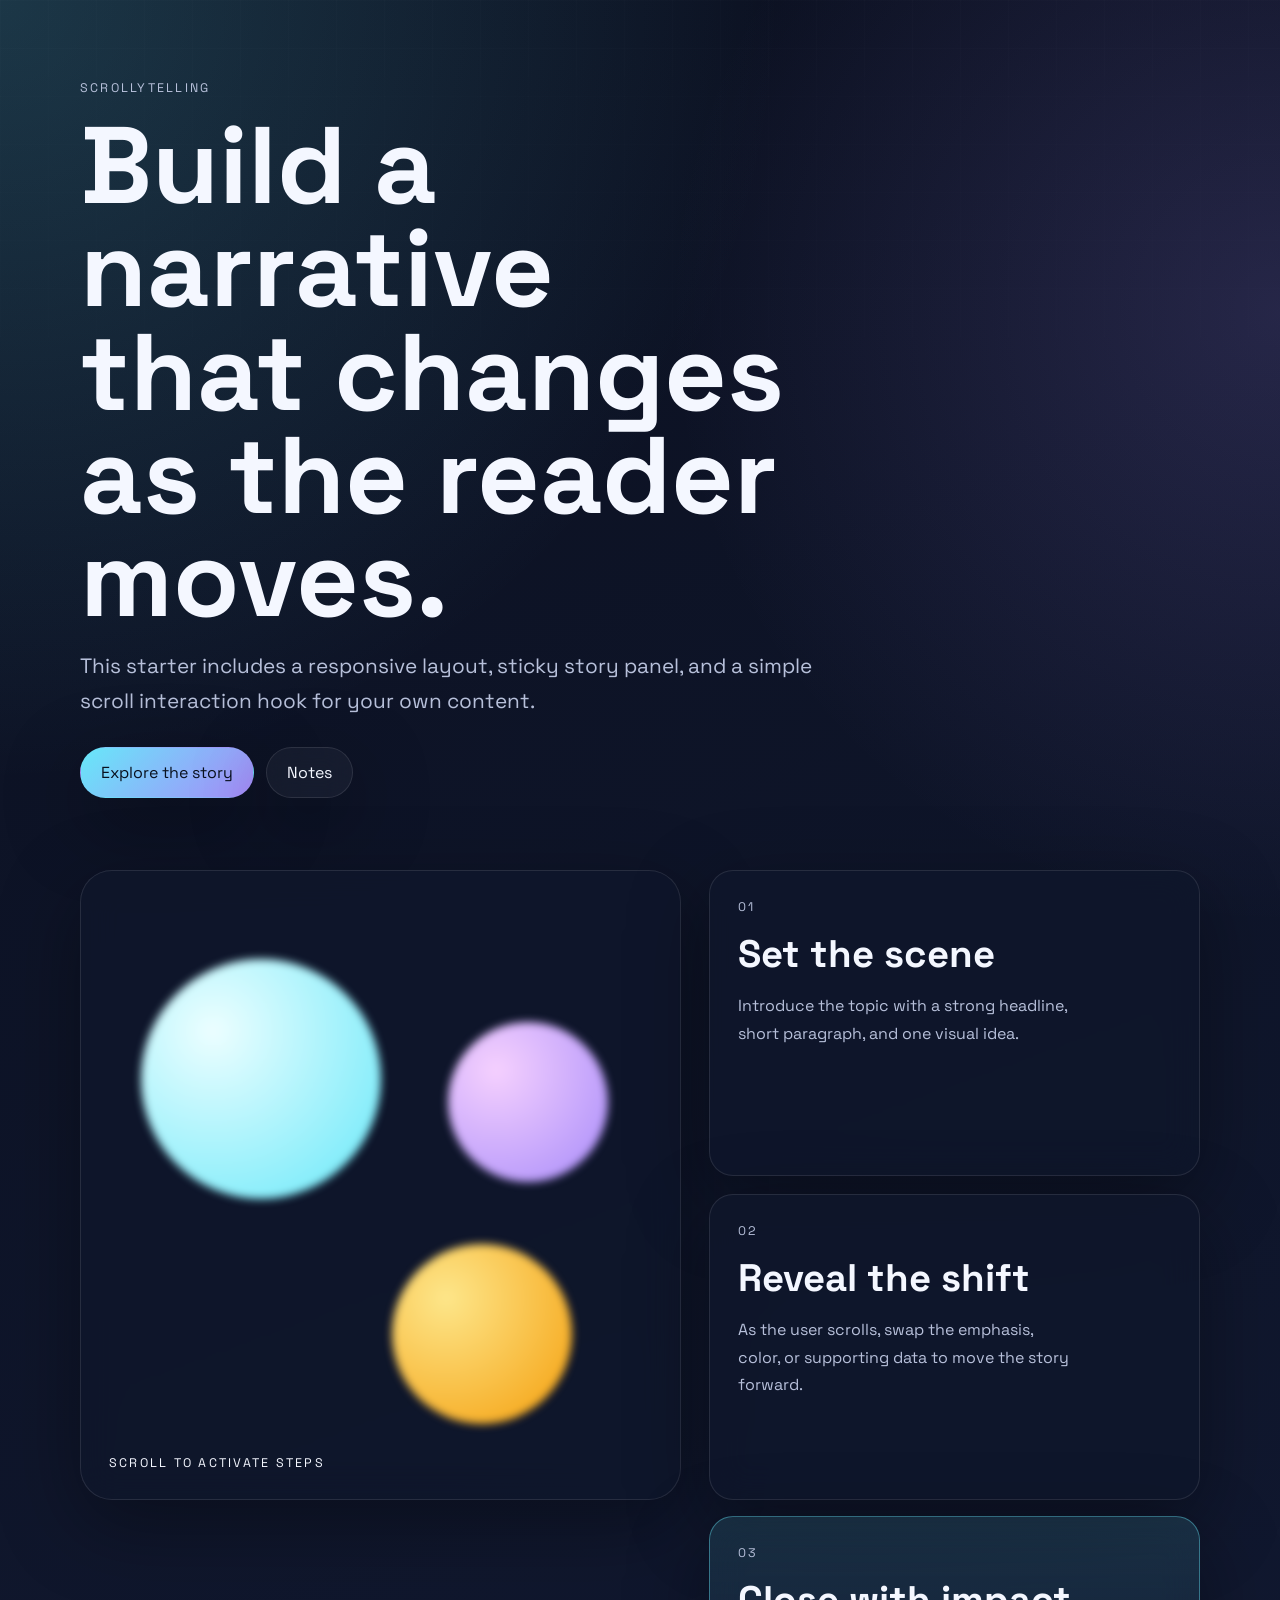
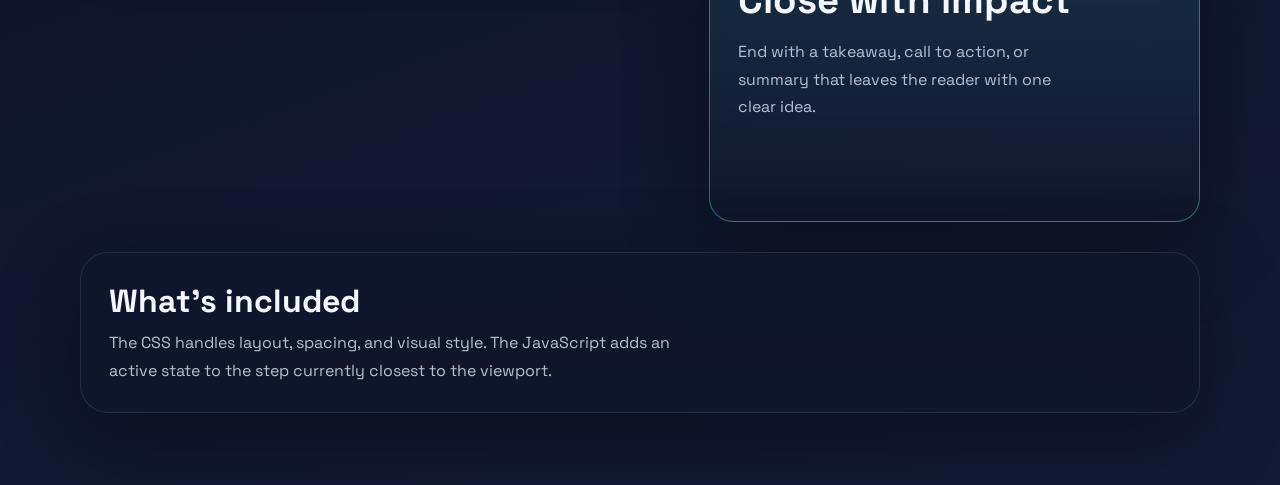
==== scrollytelling/index.html @ 956fa247 "r" ====
<!doctype html>
<html lang="en">
<head>
	<meta charset="utf-8">
	<meta name="viewport" content="width=device-width, initial-scale=1">
	<title>Scrollytelling</title>
	<meta name="description" content="A starter scrollytelling layout with linked CSS and JavaScript.">
	<link rel="preconnect" href="https://fonts.googleapis.com">
	<link rel="preconnect" href="https://fonts.gstatic.com" crossorigin>
	<link href="https://fonts.googleapis.com/css2?family=Space+Grotesk:wght@400;500;700&display=swap" rel="stylesheet">
	<link rel="stylesheet" href="styles.css">
</head>
<body>
	<main class="page">
		<section class="hero">
			<p class="eyebrow">Scrollytelling</p>
			<h1>Build a narrative that changes as the reader moves.</h1>
			<p class="lede">
				This starter includes a responsive layout, sticky story panel, and a simple
				scroll interaction hook for your own content.
			</p>
			<div class="hero-actions">
				<a class="button button-primary" href="#story">Explore the story</a>
				<a class="button button-secondary" href="#notes">Notes</a>
			</div>
		</section>

		<section class="story-grid" id="story">
			<aside class="visual-panel" aria-label="Story visual">
				<div class="visual-card">
					<div class="visual-orb visual-orb-one"></div>
					<div class="visual-orb visual-orb-two"></div>
					<div class="visual-orb visual-orb-three"></div>
					<p class="visual-label">Scroll to activate steps</p>
				</div>
			</aside>

			<div class="steps" id="steps">
				<article class="step is-active" data-step="1">
					<p class="step-kicker">01</p>
					<h2>Set the scene</h2>
					<p>Introduce the topic with a strong headline, short paragraph, and one visual idea.</p>
				</article>
				<article class="step" data-step="2">
					<p class="step-kicker">02</p>
					<h2>Reveal the shift</h2>
					<p>As the user scrolls, swap the emphasis, color, or supporting data to move the story forward.</p>
				</article>
				<article class="step" data-step="3">
					<p class="step-kicker">03</p>
					<h2>Close with impact</h2>
					<p>End with a takeaway, call to action, or summary that leaves the reader with one clear idea.</p>
				</article>
			</div>
		</section>

		<section class="notes" id="notes">
			<h2>What’s included</h2>
			<p>
				The CSS handles layout, spacing, and visual style. The JavaScript adds an active state
				to the step currently closest to the viewport.
			</p>
		</section>
	</main>

	<script src="script.js"></script>
</body>
</html>
---- scrollytelling/styles.css ----
:root {
  color-scheme: dark;
  --bg: #0b1020;
  --bg-alt: #121a33;
  --panel: rgba(15, 22, 43, 0.82);
  --panel-border: rgba(255, 255, 255, 0.1);
  --text: #f4f7ff;
  --muted: #b7c0da;
  --accent: #67e8f9;
  --accent-2: #a78bfa;
  --accent-3: #f59e0b;
  --shadow: 0 24px 80px rgba(0, 0, 0, 0.35);
}

* {
  box-sizing: border-box;
}

html {
  scroll-behavior: smooth;
}

body {
  margin: 0;
  min-height: 100vh;
  font-family: 'Space Grotesk', sans-serif;
  color: var(--text);
  background:
    radial-gradient(circle at top left, rgba(103, 232, 249, 0.18), transparent 32%),
    radial-gradient(circle at right 15%, rgba(167, 139, 250, 0.16), transparent 28%),
    linear-gradient(160deg, var(--bg), var(--bg-alt));
}

body::before {
  content: '';
  position: fixed;
  inset: 0;
  background-image: linear-gradient(rgba(255, 255, 255, 0.03) 1px, transparent 1px),
    linear-gradient(90deg, rgba(255, 255, 255, 0.03) 1px, transparent 1px);
  background-size: 48px 48px;
  mask-image: linear-gradient(to bottom, rgba(0, 0, 0, 0.35), transparent 80%);
  pointer-events: none;
}

a {
  color: inherit;
  text-decoration: none;
}

.page {
  width: min(1120px, calc(100% - 32px));
  margin: 0 auto;
  padding: 32px 0 72px;
}

.hero {
  min-height: 78vh;
  display: grid;
  align-content: center;
  gap: 18px;
  padding: 48px 0 72px;
}

.eyebrow,
.step-kicker,
.visual-label {
  letter-spacing: 0.18em;
  text-transform: uppercase;
  font-size: 0.78rem;
  color: var(--muted);
}

h1,
h2,
p {
  margin: 0;
}

h1 {
  max-width: 10ch;
  font-size: clamp(3rem, 10vw, 6.8rem);
  line-height: 0.95;
  text-wrap: balance;
}

.lede {
  max-width: 58ch;
  font-size: clamp(1.05rem, 2vw, 1.3rem);
  line-height: 1.7;
  color: var(--muted);
}

.hero-actions {
  display: flex;
  flex-wrap: wrap;
  gap: 12px;
  margin-top: 10px;
}

.button {
  display: inline-flex;
  align-items: center;
  justify-content: center;
  padding: 14px 20px;
  border-radius: 999px;
  border: 1px solid var(--panel-border);
  background: rgba(255, 255, 255, 0.04);
  backdrop-filter: blur(14px);
  box-shadow: var(--shadow);
}

.button-primary {
  background: linear-gradient(135deg, var(--accent), var(--accent-2));
  color: #09111f;
  border-color: transparent;
}

.story-grid {
  display: grid;
  grid-template-columns: minmax(0, 1.1fr) minmax(320px, 0.9fr);
  gap: 28px;
  align-items: start;
}

.visual-panel {
  position: sticky;
  top: 32px;
}

.visual-card,
.step,
.notes {
  border: 1px solid var(--panel-border);
  background: var(--panel);
  backdrop-filter: blur(18px);
  box-shadow: var(--shadow);
}

.visual-card {
  position: relative;
  min-height: 70vh;
  overflow: hidden;
  border-radius: 32px;
  display: grid;
  place-items: end start;
  padding: 28px;
}

.visual-orb {
  position: absolute;
  border-radius: 50%;
  filter: blur(4px);
  animation: float 10s ease-in-out infinite;
}

.visual-orb-one {
  width: 240px;
  height: 240px;
  top: 14%;
  left: 10%;
  background: radial-gradient(circle at 30% 30%, #ecfeff, var(--accent));
}

.visual-orb-two {
  width: 160px;
  height: 160px;
  right: 12%;
  top: 24%;
  background: radial-gradient(circle at 30% 30%, #f5d0fe, var(--accent-2));
  animation-delay: -3s;
}

.visual-orb-three {
  width: 180px;
  height: 180px;
  bottom: 12%;
  right: 18%;
  background: radial-gradient(circle at 30% 30%, #fde68a, var(--accent-3));
  animation-delay: -6s;
}

.visual-label {
  position: relative;
  z-index: 1;
  color: var(--text);
}

.steps {
  display: grid;
  gap: 18px;
}

.step {
  border-radius: 24px;
  padding: 28px;
  min-height: 34vh;
  display: grid;
  align-content: start;
  gap: 14px;
  transition: transform 180ms ease, border-color 180ms ease, background 180ms ease;
}

.step h2 {
  font-size: clamp(1.6rem, 3vw, 2.6rem);
}

.step p:not(.step-kicker) {
  max-width: 34ch;
  line-height: 1.7;
  color: var(--muted);
}

.step.is-active {
  transform: translateY(-2px);
  border-color: rgba(103, 232, 249, 0.4);
  background: linear-gradient(180deg, rgba(103, 232, 249, 0.12), rgba(15, 22, 43, 0.9));
}

.notes {
  margin-top: 28px;
  border-radius: 28px;
  padding: 28px;
}

.notes h2 {
  margin-bottom: 8px;
  font-size: clamp(1.4rem, 3vw, 2rem);
}

.notes p {
  max-width: 60ch;
  color: var(--muted);
  line-height: 1.7;
}

@keyframes float {
  0%,
  100% {
    transform: translate3d(0, 0, 0) scale(1);
  }
  50% {
    transform: translate3d(0, -18px, 0) scale(1.04);
  }
}

@media (max-width: 900px) {
  .story-grid {
    grid-template-columns: 1fr;
  }

  .visual-panel {
    position: static;
  }

  .visual-card {
    min-height: 46vh;
  }

  h1 {
    max-width: none;
  }
}

@media (max-width: 640px) {
  .page {
    width: min(100% - 20px, 1120px);
    padding-top: 20px;
  }

  .hero {
    min-height: auto;
    padding: 32px 0 56px;
  }

  .step,
  .visual-card,
  .notes {
    border-radius: 22px;
  }

  .step {
    min-height: auto;
  }
}
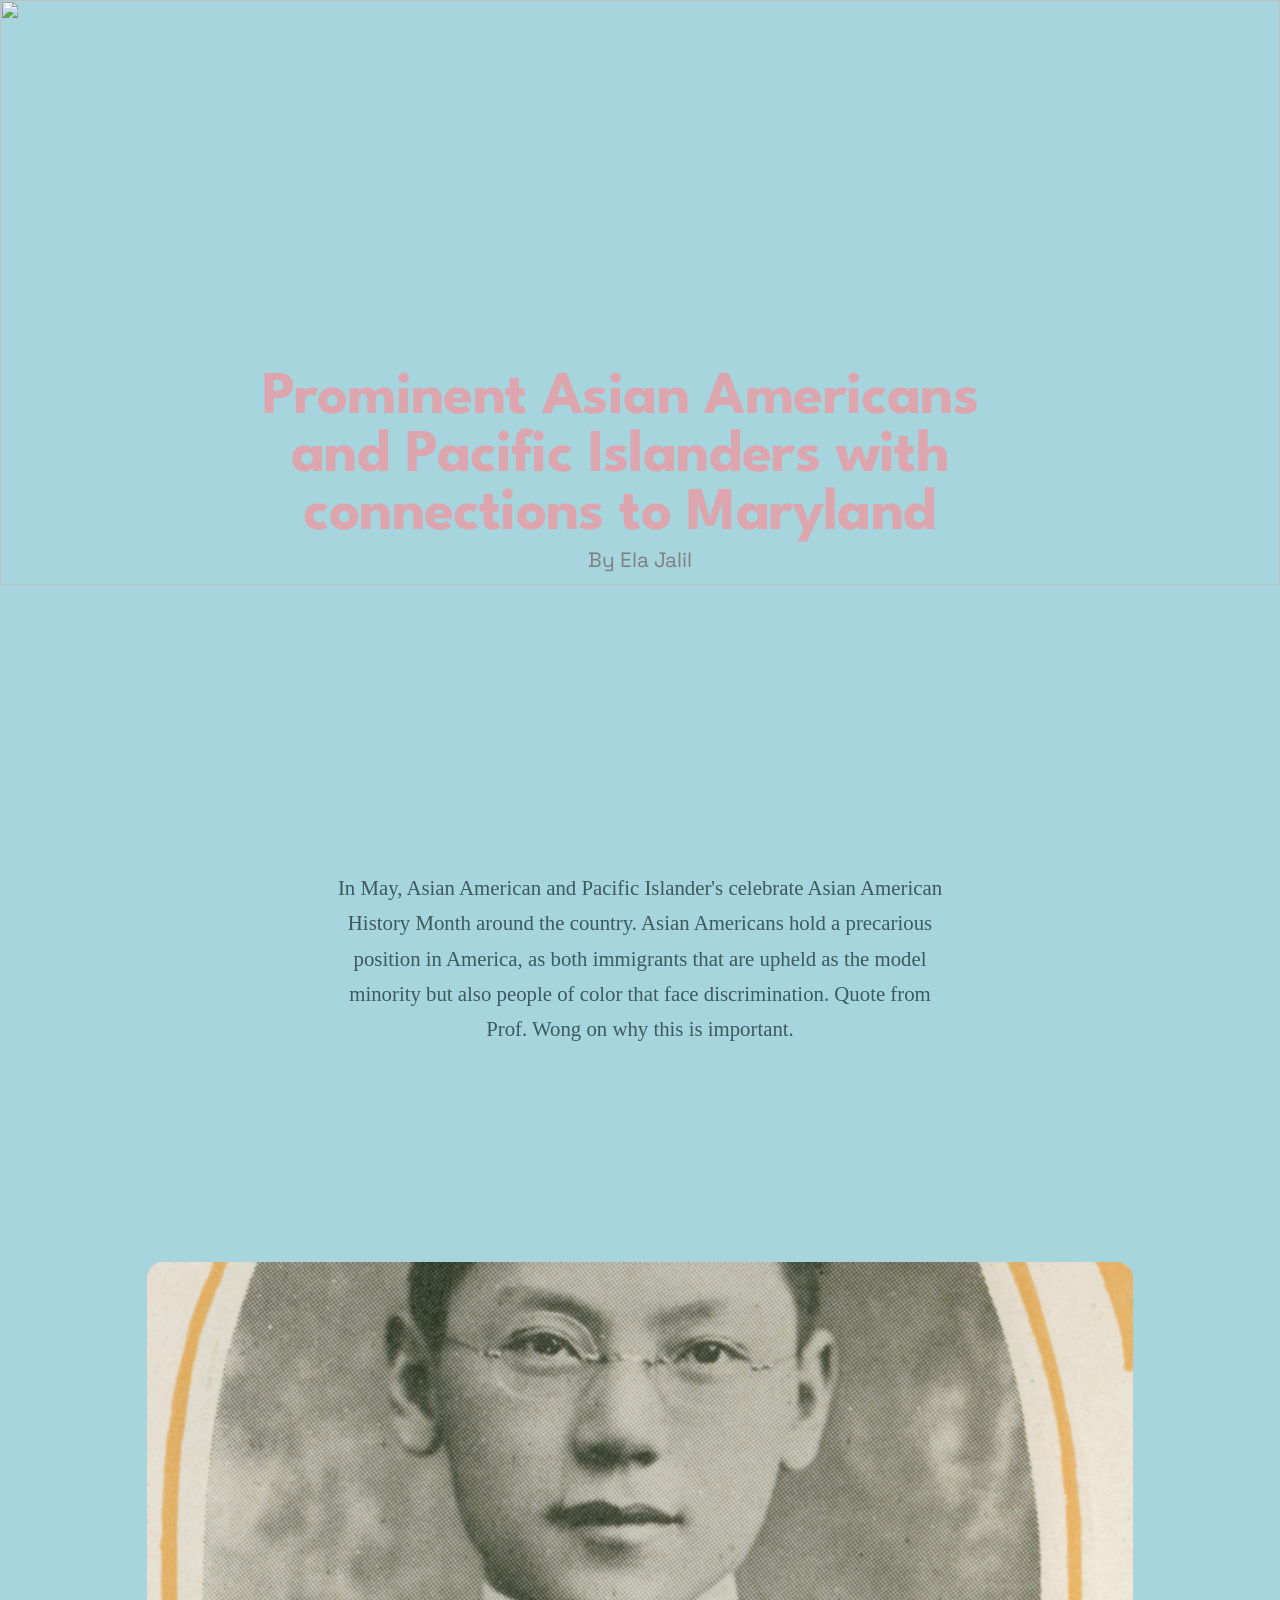
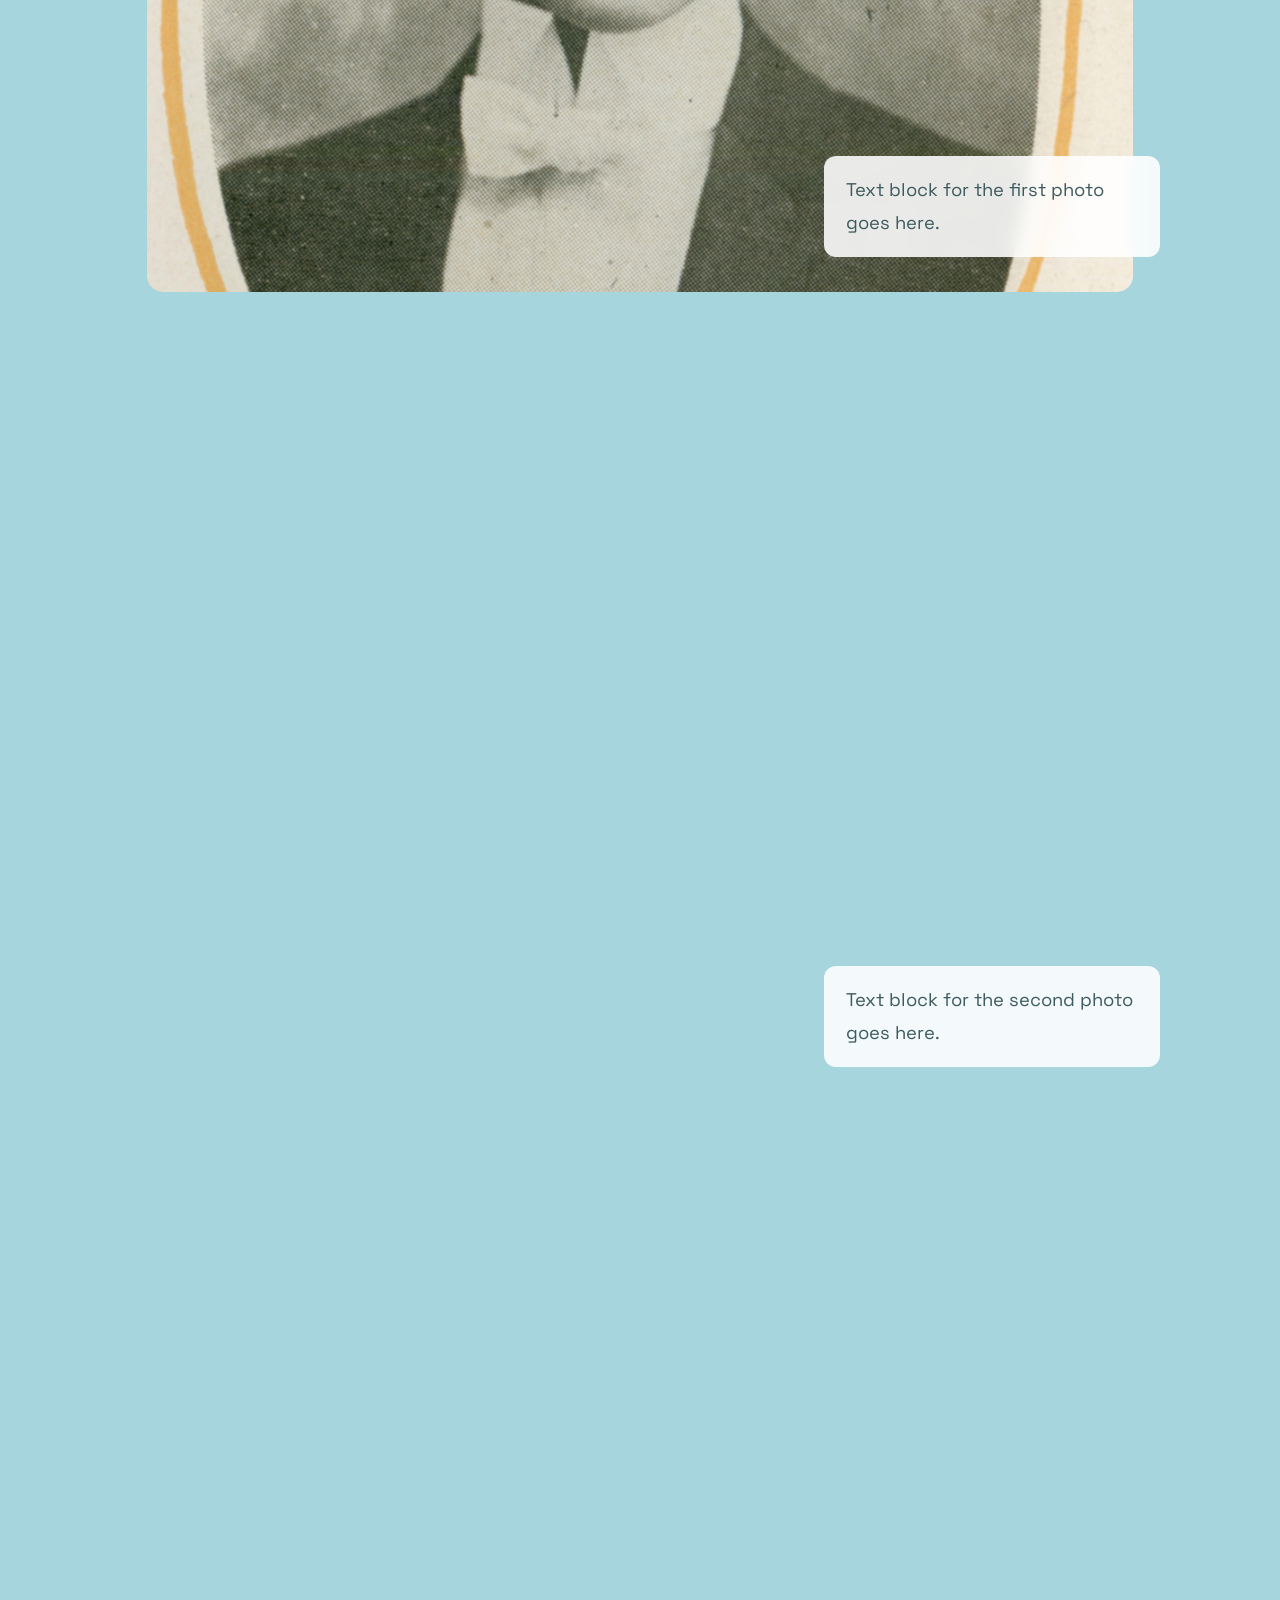
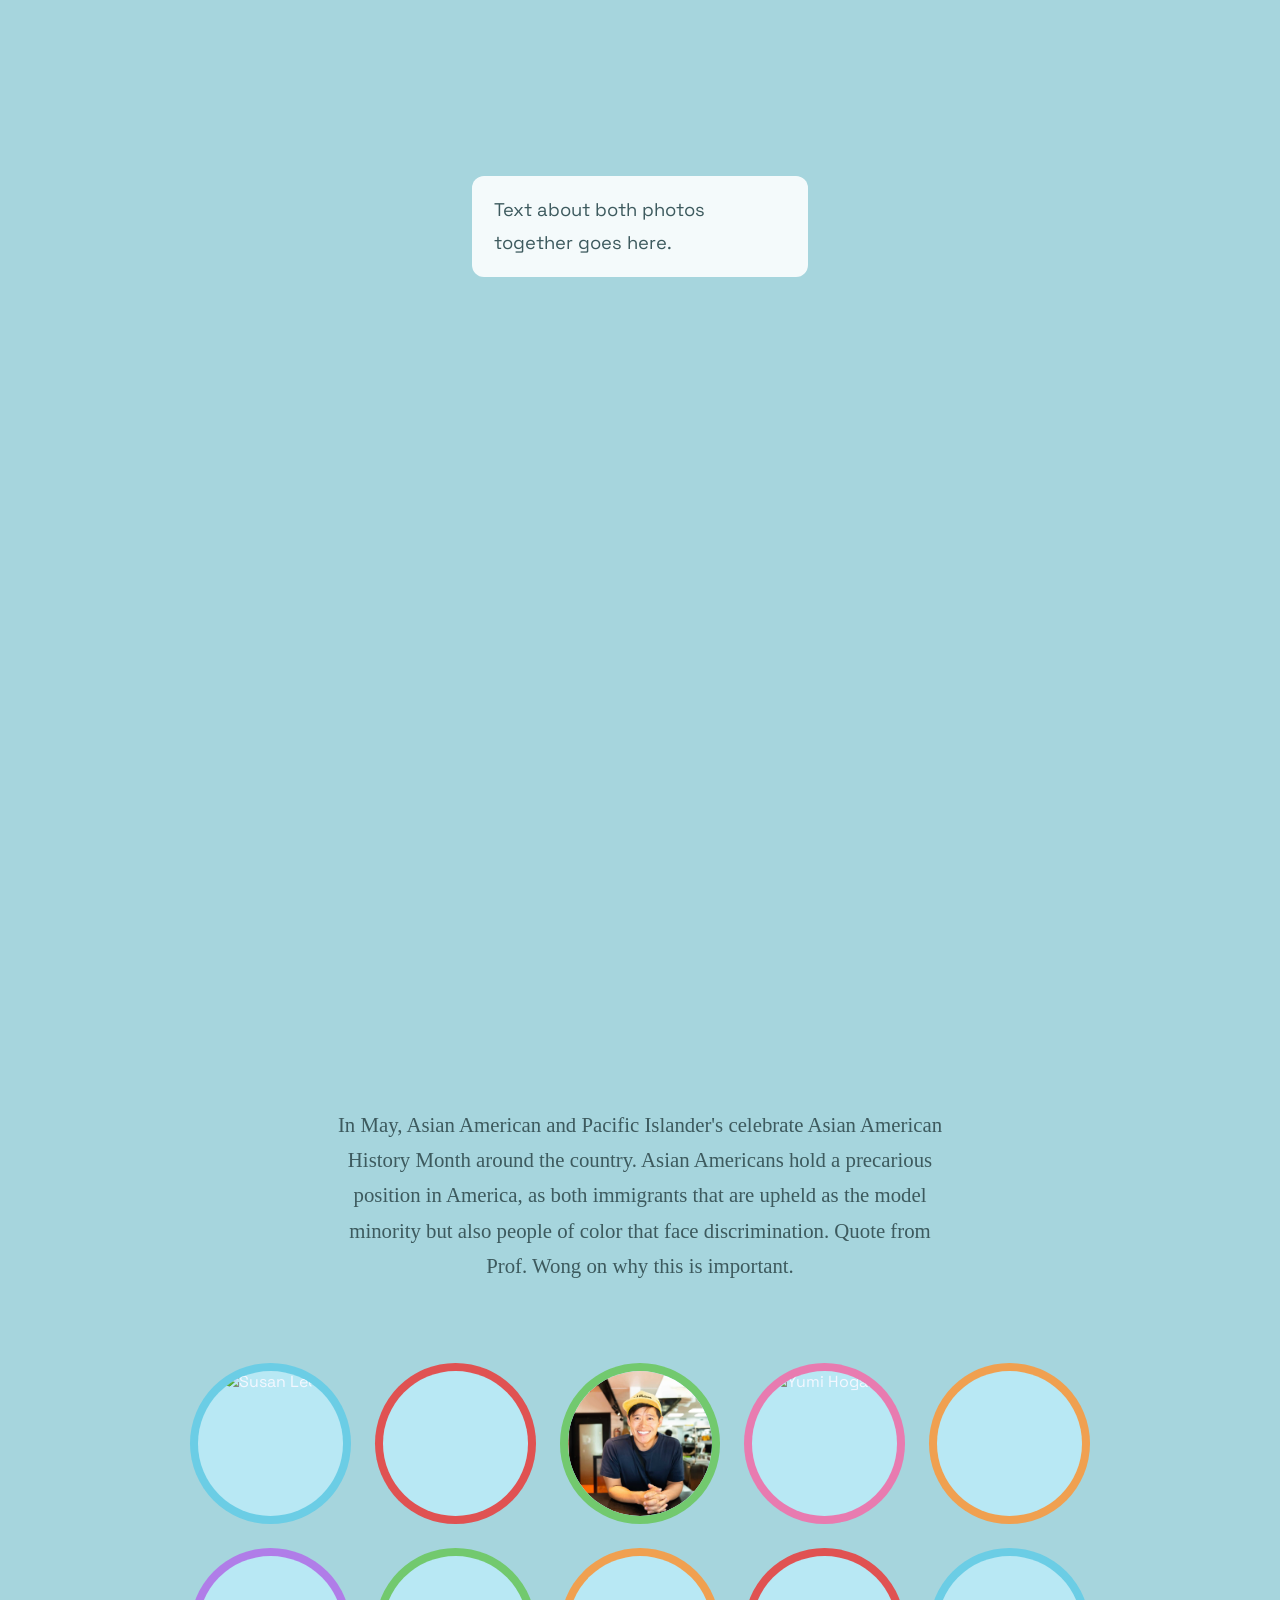
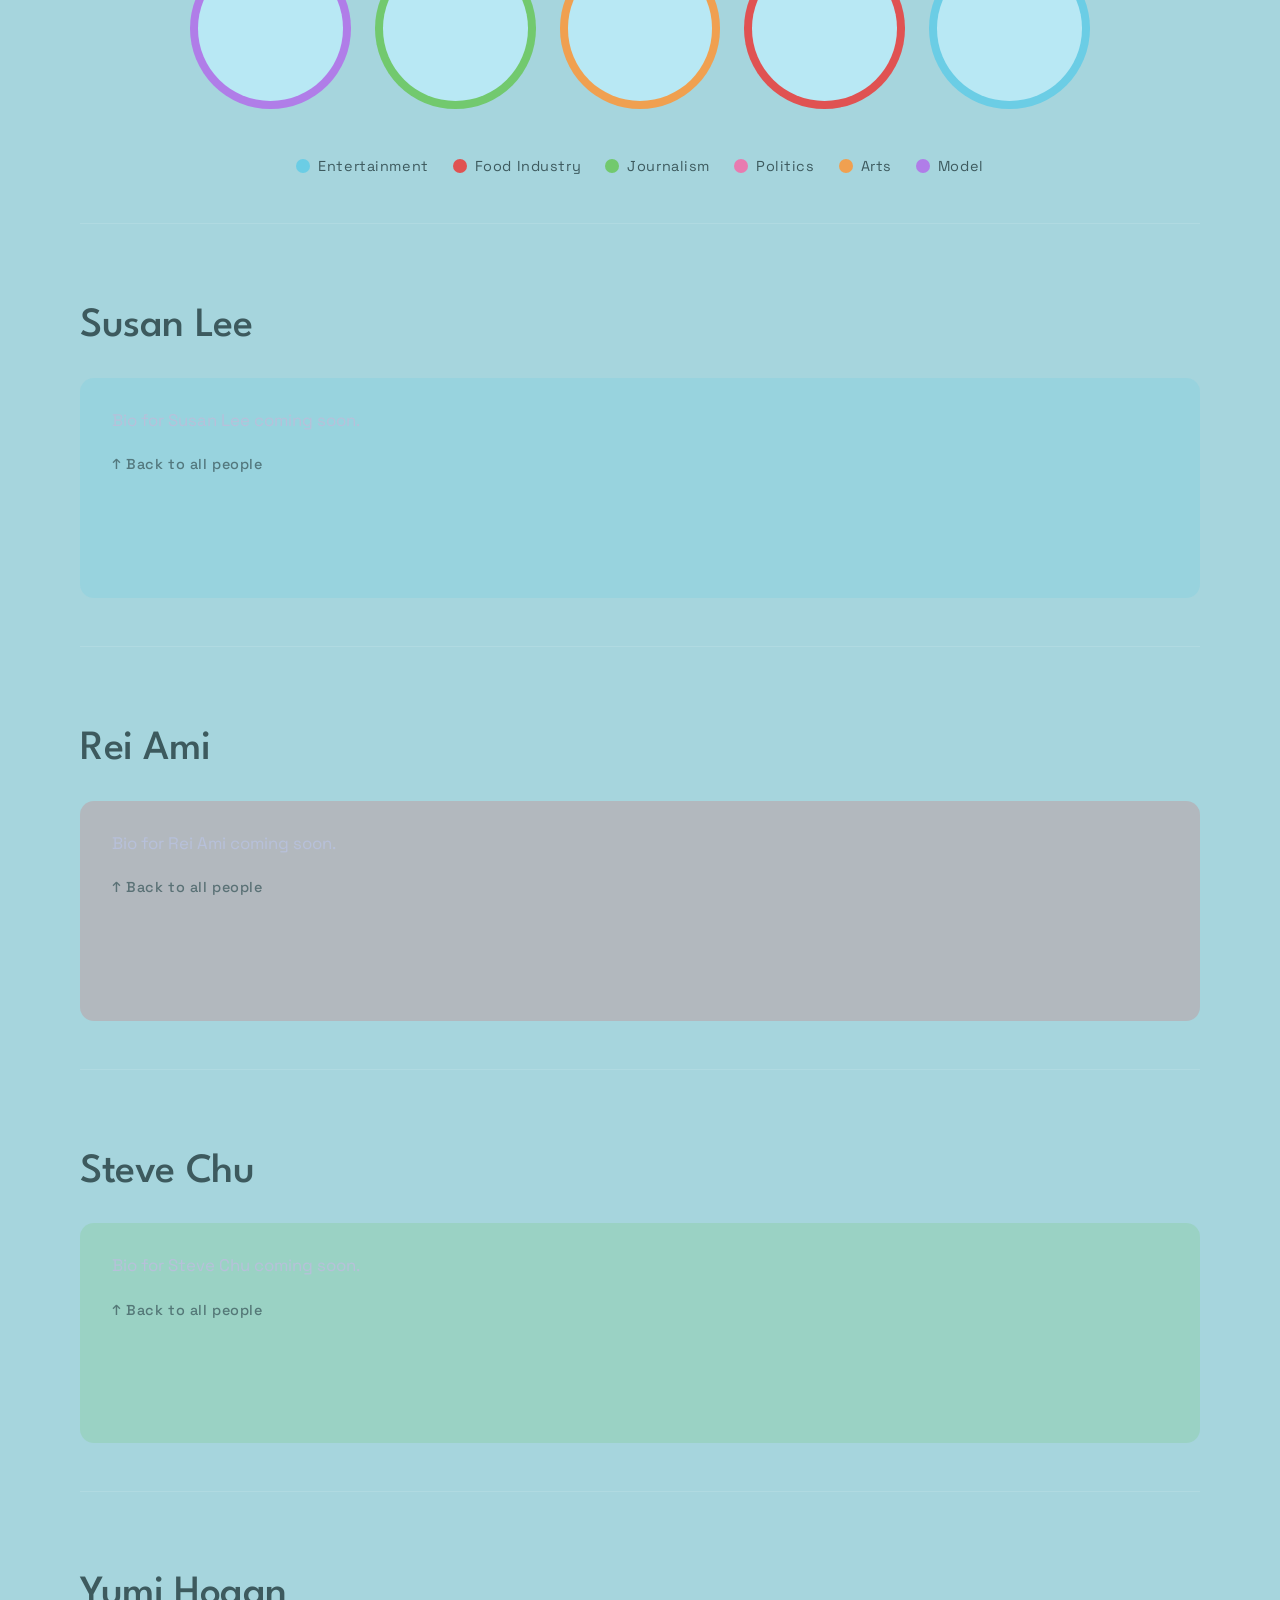
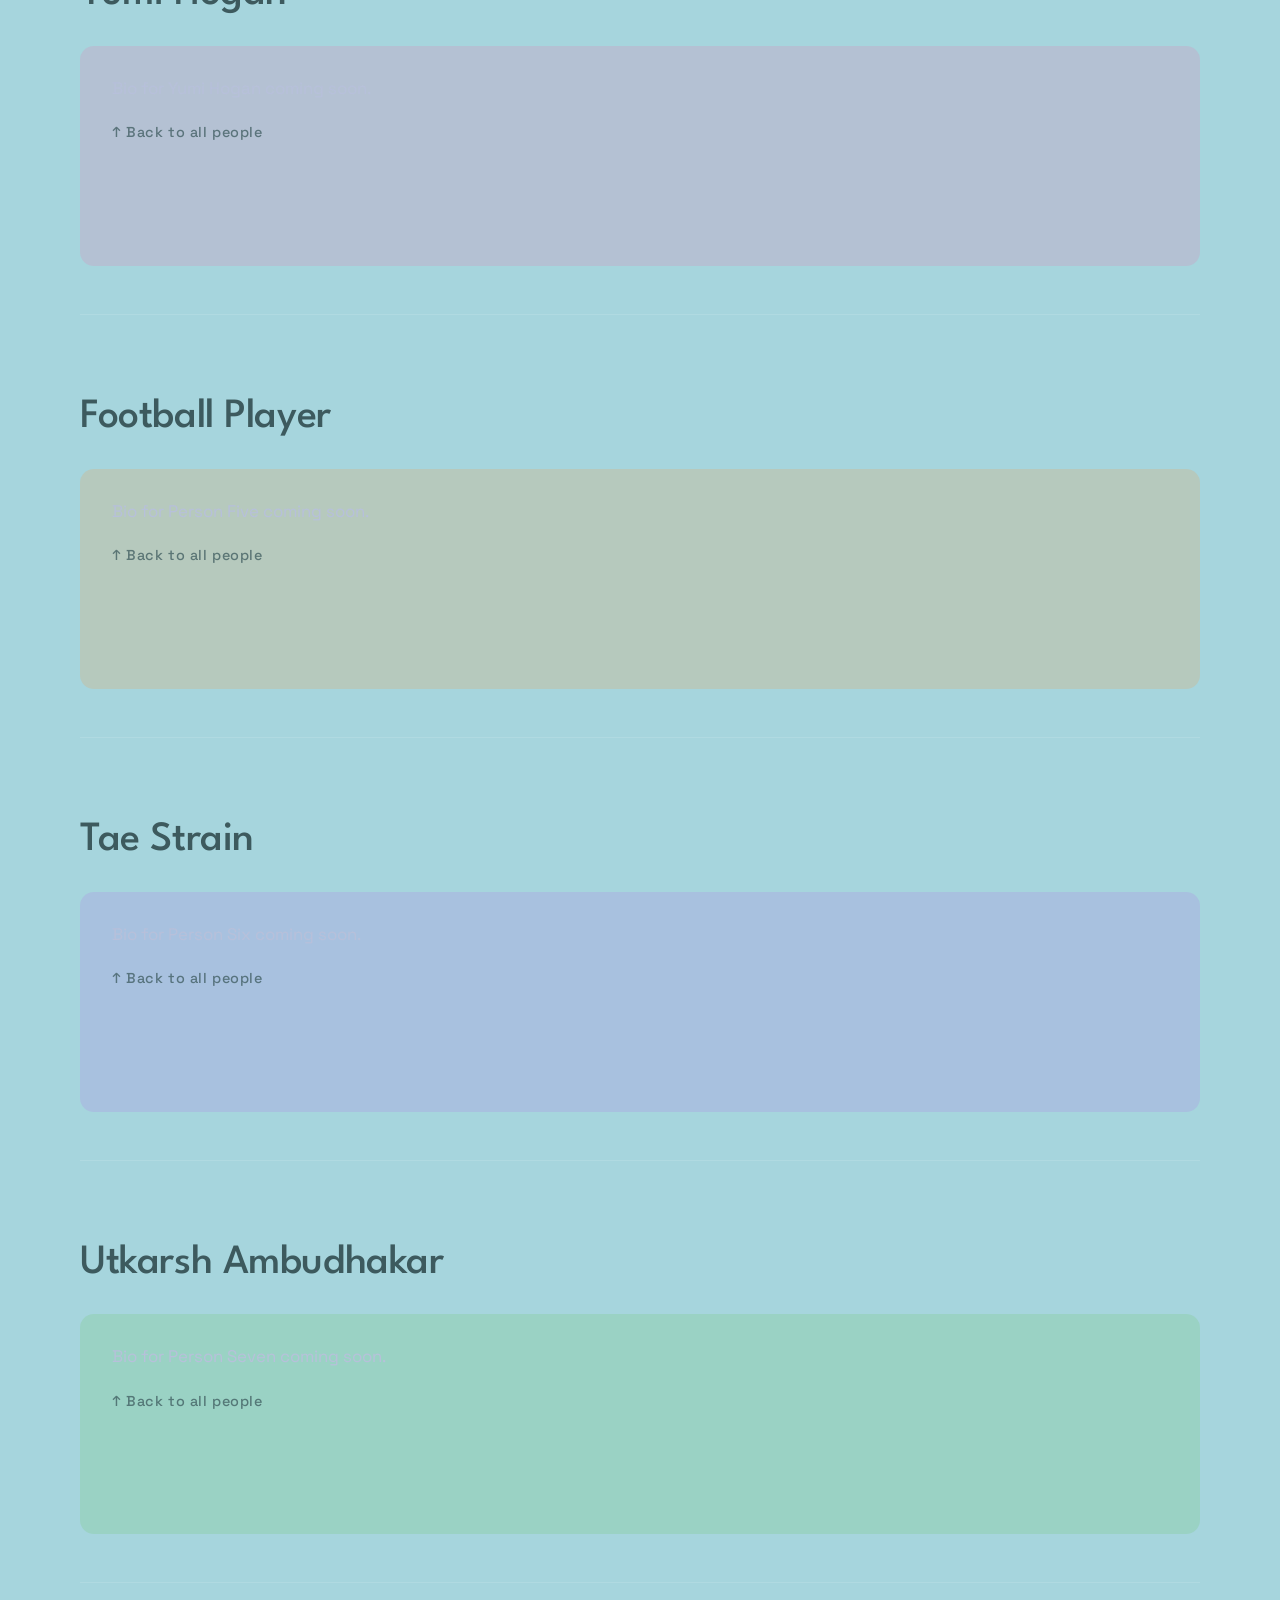
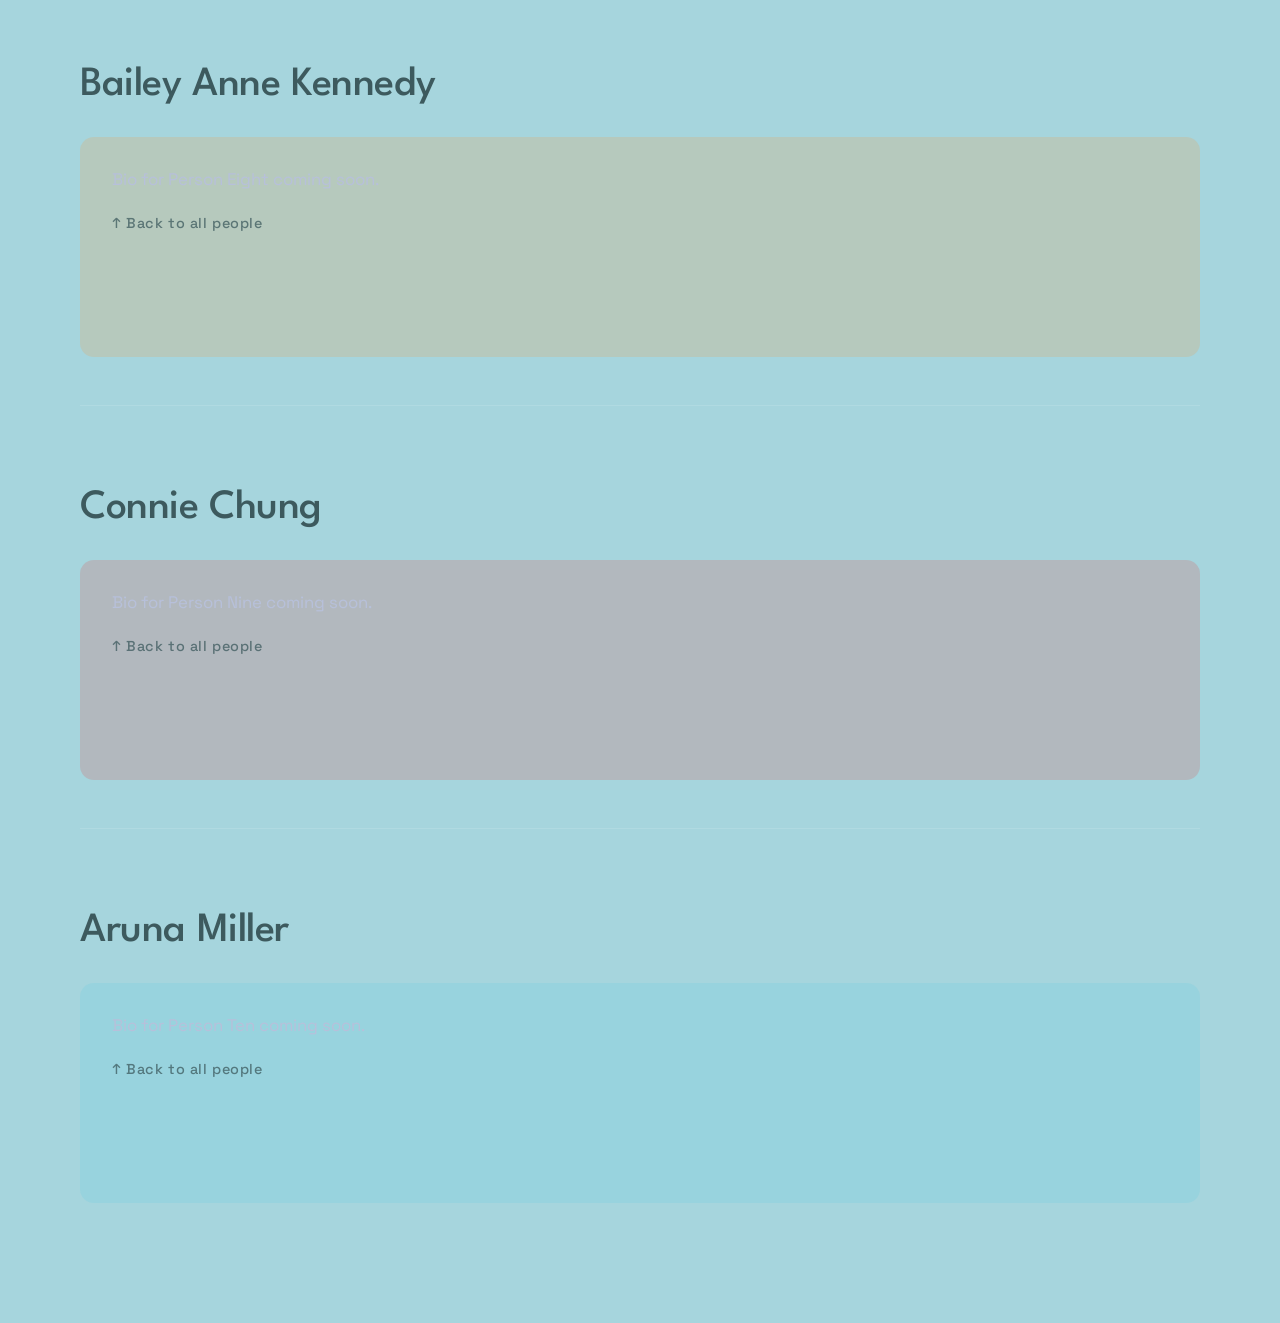
==== commit d6e2ac31: "r" ====
--- a/scrollytelling/index.html
+++ b/scrollytelling/index.html
@@ -8,59 +8,194 @@
 	<link rel="preconnect" href="https://fonts.googleapis.com">
 	<link rel="preconnect" href="https://fonts.gstatic.com" crossorigin>
 	<link href="https://fonts.googleapis.com/css2?family=Space+Grotesk:wght@400;500;700&display=swap" rel="stylesheet">
+	<link href="https://fonts.googleapis.com/css2?family=League+Spartan:wght@700;800;900&display=swap" rel="stylesheet">
 	<link rel="stylesheet" href="styles.css">
 </head>
 <body>
 	<main class="page">
 		<section class="hero">
-			<p class="eyebrow">Scrollytelling</p>
-			<h1>Build a narrative that changes as the reader moves.</h1>
-			<p class="lede">
-				This starter includes a responsive layout, sticky story panel, and a simple
-				scroll interaction hook for your own content.
-			</p>
-			<div class="hero-actions">
-				<a class="button button-primary" href="#story">Explore the story</a>
-				<a class="button button-secondary" href="#notes">Notes</a>
-			</div>
-		</section>
+			<div class="hero-frame" aria-hidden="true">
+				<img src="AdobeStock_580573957.png" alt="" class="hero-image">
+			</div>
+			<div class="hero-copy">
+				<h1>Prominent Asian Americans and Pacific Islanders with connections to Maryland</h1>
+				<p class="lede">
+					By Ela Jalil
+				</p>
+			</div>
+		</section>
+
+
 
 		<section class="story-grid" id="story">
-			<aside class="visual-panel" aria-label="Story visual">
+			<!-- <aside class="visual-panel" aria-label="Story visual">
 				<div class="visual-card">
-					<div class="visual-orb visual-orb-one"></div>
-					<div class="visual-orb visual-orb-two"></div>
-					<div class="visual-orb visual-orb-three"></div>
-					<p class="visual-label">Scroll to activate steps</p>
-				</div>
-			</aside>
+				</div>
+			</aside> -->
 
 			<div class="steps" id="steps">
 				<article class="step is-active" data-step="1">
-					<p class="step-kicker">01</p>
-					<h2>Set the scene</h2>
-					<p>Introduce the topic with a strong headline, short paragraph, and one visual idea.</p>
-				</article>
-				<article class="step" data-step="2">
-					<p class="step-kicker">02</p>
-					<h2>Reveal the shift</h2>
-					<p>As the user scrolls, swap the emphasis, color, or supporting data to move the story forward.</p>
-				</article>
-				<article class="step" data-step="3">
-					<p class="step-kicker">03</p>
-					<h2>Close with impact</h2>
-					<p>End with a takeaway, call to action, or summary that leaves the reader with one clear idea.</p>
-				</article>
-			</div>
-		</section>
-
-		<section class="notes" id="notes">
-			<h2>What’s included</h2>
-			<p>
-				The CSS handles layout, spacing, and visual style. The JavaScript adds an active state
-				to the step currently closest to the viewport.
-			</p>
-		</section>
+					<br>
+					<br>
+					<br>
+					<br>
+					<br>
+  <p class="intro-lede">In May, Asian American and Pacific Islander's celebrate Asian American History Month around the country. Asian Americans hold a precarious position in America, as both immigrants that are upheld as the model minority but also people of color that face discrimination. Quote from Prof. Wong on why this is important.</p>
+</article>			</div>
+		</section>
+		<section class="photo-scroll">
+			<div class="photo-scroll-sticky">
+				<div class="photo-visual" id="photo-visual" data-state="state-1">
+					<figure class="photo-fig photo-fig-1">
+						<img src="clipping%20(1).jpg" alt="Historical photo 1">
+					</figure>
+					<figure class="photo-fig photo-fig-2">
+						<img src="clipping%20(2).jpg" alt="Historical photo 2">
+					</figure>
+					<blockquote class="photo-pullquote">
+						&#8220;Your pull quote goes here.&#8221;
+					</blockquote>
+				</div>
+			</div>
+			<div class="photo-scroll-steps">
+				<div class="photo-step" data-visual="state-1">
+					<p>Text block for the first photo goes here.</p>
+				</div>
+				<div class="photo-step" data-visual="state-2">
+					<p>Text block for the second photo goes here.</p>
+				</div>
+				<div class="photo-step" data-visual="state-3">
+					<p>Text about both photos together goes here.</p>
+				</div>
+				<div class="photo-step" data-visual="state-4"></div>
+			</div>
+			<p class="intro-lede photo-scroll-lede">In May, Asian American and Pacific Islander's celebrate Asian American History Month around the country. Asian Americans hold a precarious position in America, as both immigrants that are upheld as the model minority but also people of color that face discrimination. Quote from Prof. Wong on why this is important.</p>
+		</section>
+
+		<section class="people-nav" id="people-nav">
+			<div class="people-circles">
+				<a href="#person-1" class="circle-btn" data-ring="blue" aria-label="Jump to Susan Lee">
+				<span class="circle-photo"><img src="Lee%2C%20Susan%20headshot%20(1).jpg" alt="Susan Lee"></span>
+			</a>
+			<a href="#person-2" class="circle-btn" data-ring="red" aria-label="Jump to Rei Ami">
+				<span class="circle-photo"></span>
+			</a>
+			<a href="#person-3" class="circle-btn" data-ring="green" aria-label="Jump to Steve Chu">
+				<span class="circle-photo"><img src="2D12BB59-3C8A-4B9C-A4EB-F4B1E0BC09EC.jpg" alt="Steve Chu"></span>
+			</a>
+			<a href="#person-4" class="circle-btn" data-ring="pink" aria-label="Jump to Yumi Hogan">
+				<span class="circle-photo"><img src="YumiHogan_photo%20(1).png" alt="Yumi Hogan"></span>
+			</a>
+			<a href="#person-5" class="circle-btn" data-ring="orange" aria-label="Jump to Person Five">
+				<span class="circle-photo"></span>
+			</a>
+			<a href="#person-6" class="circle-btn" data-ring="lavender" aria-label="Jump to Person Six">
+				<span class="circle-photo"></span>
+			</a>
+			<a href="#person-7" class="circle-btn" data-ring="green" aria-label="Jump to Person Seven">
+				<span class="circle-photo"></span>
+			</a>
+			<a href="#person-8" class="circle-btn" data-ring="orange" aria-label="Jump to Person Eight">
+				<span class="circle-photo"></span>
+			</a>
+			<a href="#person-9" class="circle-btn" data-ring="red" aria-label="Jump to Person Nine">
+				<span class="circle-photo"></span>
+			</a>
+			<a href="#person-10" class="circle-btn" data-ring="blue" aria-label="Jump to Person Ten">
+				<span class="circle-photo"></span>
+			</a>
+			</div>
+		</section>
+
+		<div class="circle-legend">
+			<span class="legend-item" data-ring="blue"><span class="legend-swatch"></span>Entertainment</span>
+			<span class="legend-item" data-ring="red"><span class="legend-swatch"></span>Food Industry</span>
+			<span class="legend-item" data-ring="green"><span class="legend-swatch"></span>Journalism</span>
+			<span class="legend-item" data-ring="pink"><span class="legend-swatch"></span>Politics</span>
+			<span class="legend-item" data-ring="orange"><span class="legend-swatch"></span>Arts</span>
+			<span class="legend-item" data-ring="lavender"><span class="legend-swatch"></span>Model</span>
+		</div>
+
+		<section class="bio-section" id="person-1">
+			<h2 class="bio-name">Susan Lee</h2>
+			<div class="bio-card">
+				<p class="bio-text">Bio for Susan Lee coming soon.</p>
+				<a href="#people-nav" class="back-to-circles">&#8593; Back to all people</a>
+			</div>
+		</section>
+
+		<section class="bio-section" id="person-2">
+			<h2 class="bio-name">Rei Ami</h2>
+			<div class="bio-card">
+				<p class="bio-text">Bio for Rei Ami coming soon.</p>
+				<a href="#people-nav" class="back-to-circles">&#8593; Back to all people</a>
+			</div>
+		</section>
+
+		<section class="bio-section" id="person-3">
+			<h2 class="bio-name">Steve Chu</h2>
+			<div class="bio-card">
+				<p class="bio-text">Bio for Steve Chu coming soon.</p>
+				<a href="#people-nav" class="back-to-circles">&#8593; Back to all people</a>
+			</div>
+		</section>
+
+		<section class="bio-section" id="person-4">
+			<h2 class="bio-name">Yumi Hogan</h2>
+			<div class="bio-card">
+				<p class="bio-text">Bio for Yumi Hogan coming soon.</p>
+				<a href="#people-nav" class="back-to-circles">&#8593; Back to all people</a>
+			</div>
+		</section>
+
+		<section class="bio-section" id="person-5">
+			<h2 class="bio-name">Football Player</h2>
+			<div class="bio-card">
+				<p class="bio-text">Bio for Person Five coming soon.</p>
+				<a href="#people-nav" class="back-to-circles">&#8593; Back to all people</a>
+			</div>
+		</section>
+
+		<section class="bio-section" id="person-6">
+			<h2 class="bio-name">Tae Strain</h2>
+			<div class="bio-card">
+				<p class="bio-text">Bio for Person Six coming soon.</p>
+				<a href="#people-nav" class="back-to-circles">&#8593; Back to all people</a>
+			</div>
+		</section>
+
+		<section class="bio-section" id="person-7">
+			<h2 class="bio-name">Utkarsh Ambudhakar</h2>
+			<div class="bio-card">
+				<p class="bio-text">Bio for Person Seven coming soon.</p>
+				<a href="#people-nav" class="back-to-circles">&#8593; Back to all people</a>
+			</div>
+		</section>
+
+		<section class="bio-section" id="person-8">
+			<h2 class="bio-name">Bailey Anne Kennedy</h2>
+			<div class="bio-card">
+				<p class="bio-text">Bio for Person Eight coming soon.</p>
+				<a href="#people-nav" class="back-to-circles">&#8593; Back to all people</a>
+			</div>
+		</section>
+
+		<section class="bio-section" id="person-9">
+			<h2 class="bio-name">Connie Chung</h2>
+			<div class="bio-card">
+				<p class="bio-text">Bio for Person Nine coming soon.</p>
+				<a href="#people-nav" class="back-to-circles">&#8593; Back to all people</a>
+			</div>
+		</section>
+
+		<section class="bio-section" id="person-10">
+			<h2 class="bio-name">Aruna Miller</h2>
+			<div class="bio-card">
+				<p class="bio-text">Bio for Person Ten coming soon.</p>
+				<a href="#people-nav" class="back-to-circles">&#8593; Back to all people</a>
+			</div>
+		</section>
+
 	</main>
 
 	<script src="script.js"></script>
--- a/scrollytelling/styles.css
+++ b/scrollytelling/styles.css
@@ -1,6 +1,6 @@
 :root {
-  color-scheme: dark;
-  --bg: #0b1020;
+  
+  --bg: #a6d5dd;
   --bg-alt: #121a33;
   --panel: rgba(15, 22, 43, 0.82);
   --panel-border: rgba(255, 255, 255, 0.1);
@@ -21,14 +21,12 @@
 }
 
 body {
+  position: relative;
   margin: 0;
   min-height: 100vh;
   font-family: 'Space Grotesk', sans-serif;
   color: var(--text);
-  background:
-    radial-gradient(circle at top left, rgba(103, 232, 249, 0.18), transparent 32%),
-    radial-gradient(circle at right 15%, rgba(167, 139, 250, 0.16), transparent 28%),
-    linear-gradient(160deg, var(--bg), var(--bg-alt));
+  background: var(--bg);
 }
 
 body::before {
@@ -40,6 +38,7 @@
   background-size: 48px 48px;
   mask-image: linear-gradient(to bottom, rgba(0, 0, 0, 0.35), transparent 80%);
   pointer-events: none;
+  z-index: 0;
 }
 
 a {
@@ -48,17 +47,70 @@
 }
 
 .page {
+  position: relative;
+  z-index: 1;
   width: min(1120px, calc(100% - 32px));
   margin: 0 auto;
-  padding: 32px 0 72px;
+  padding: 0 0 72px;
 }
 
 .hero {
-  min-height: 78vh;
+  min-height: 85vh;
+  position: relative;
   display: grid;
-  align-content: center;
-  gap: 18px;
-  padding: 48px 0 72px;
+  align-content: start;
+  justify-items: center;
+  gap: 0;
+  padding: 0 0 52px;
+  text-align: center;
+}
+
+/* .hero-copy {
+  width: min(820px, calc(100% - 24px));
+  position: absolute;
+  left: 50%;
+  transform: translateX(-50%);
+  top: calc(var(--hero-frame-h) * 0.85);
+  z-index: 3;
+  padding: 0;
+  background: transparent;
+} */
+.hero-copy {
+  width: min(820px, calc(100% - 24px));
+  position: absolute;
+  left: 50%;
+  transform: translateX(-50%);
+  top: 370px; /* hard pixel value to test */
+  z-index: 3;
+  padding: 0;
+  background: transparent;
+}
+
+.hero-frame {
+  width: 100vw;
+  margin-inline: calc(50% - 50vw);
+  --hero-frame-h: min(65vh, 90vw);
+  height: var(--hero-frame-h);
+  --hero-frame-overlap: -0.62;
+  /* no top-shift: keep image top visible; crop bottom by reducing frame height */
+  --hero-image-shift: 0%;
+  overflow: hidden;
+  border-radius: 0;
+  background: transparent;
+  border: 0;
+  box-shadow: none;
+}
+
+.hero-image {
+  display: block;
+  width: 100%;
+  height: 100%;
+  object-fit: cover;
+  object-position: center top;
+  transform: translateY(var(--hero-image-shift, 0%));
+  will-change: transform;
+  border-radius: 0;
+  z-index: 0;
 }
 
 .eyebrow,
@@ -77,73 +129,90 @@
 }
 
 h1 {
-  max-width: 10ch;
-  font-size: clamp(3rem, 10vw, 6.8rem);
+  max-width: 30ch;
+  width: min(780px, 100%);
+  padding-inline: 8px;
+  font-size: clamp(1.8rem, 5.5vw, 3.8rem);
   line-height: 0.95;
+  margin-top: 0;
   text-wrap: balance;
+  font-family: 'League Spartan', 'Arial Narrow', 'Helvetica Neue', sans-serif;
+  font-weight: 700;
+  letter-spacing: -0.01em;
+  color: #dda6ae;
+  transform-origin: center top;
+  will-change: transform;
 }
 
 .lede {
   max-width: 58ch;
   font-size: clamp(1.05rem, 2vw, 1.3rem);
   line-height: 1.7;
-  color: var(--muted);
-}
-
+  color: gray;
+  margin-inline: auto;
+}
+.intro-lede {
+  text-align: center;
+  font-family: Georgia, serif;
+  color: #3d5a5e;
+  font-size: clamp(1.05rem, 2vw, 1.3rem);
+  line-height: 1.7;
+  max-width: 60ch;
+  margin-inline: auto;
+}
 .hero-actions {
   display: flex;
   flex-wrap: wrap;
   gap: 12px;
   margin-top: 10px;
-}
-
-.button {
-  display: inline-flex;
-  align-items: center;
   justify-content: center;
-  padding: 14px 20px;
-  border-radius: 999px;
-  border: 1px solid var(--panel-border);
-  background: rgba(255, 255, 255, 0.04);
-  backdrop-filter: blur(14px);
-  box-shadow: var(--shadow);
-}
-
-.button-primary {
-  background: linear-gradient(135deg, var(--accent), var(--accent-2));
-  color: #09111f;
-  border-color: transparent;
-}
-
-.story-grid {
-  display: grid;
-  grid-template-columns: minmax(0, 1.1fr) minmax(320px, 0.9fr);
-  gap: 28px;
-  align-items: start;
-}
-
-.visual-panel {
-  position: sticky;
-  top: 32px;
-}
-
-.visual-card,
-.step,
-.notes {
-  border: 1px solid var(--panel-border);
-  background: var(--panel);
-  backdrop-filter: blur(18px);
-  box-shadow: var(--shadow);
+}
+
+@media (max-width: 640px) {
+  .page {
+    width: min(100% - 20px, 1120px);
+    padding-top: 20px;
+  }
+
+  .hero {
+    min-height: auto;
+    padding: 32px 0 56px;
+  }
+
+    .hero-copy {
+      position: static;
+      transform: none;
+      margin-top: 20px;
+    }
+
+  .hero-frame {
+    height: clamp(180px, 26vh, 280px);
+    /* disable image shift on small screens */
+    --hero-image-shift: 0%;
+  }
+
+  .step,
+  .visual-card,
+  .notes {
+    border-radius: 22px;
+  }
+
+  .step {
+    min-height: auto;
+  }
+}
+  backdrop-filter: none;
+  box-shadow: none;
 }
 
 .visual-card {
   position: relative;
-  min-height: 70vh;
+  min-height: 58vh;
   overflow: hidden;
-  border-radius: 32px;
+  border-radius: 0;
   display: grid;
   place-items: end start;
-  padding: 28px;
+  padding: 16px 0;
 }
 
 .visual-orb {
@@ -157,9 +226,10 @@
   width: 240px;
   height: 240px;
   top: 14%;
-  left: 10%;
-  background: radial-gradient(circle at 30% 30%, #ecfeff, var(--accent));
-}
+  left: 50%;
+  transform: translateX(-50%);
+  /* place headline just below the hero image (small gap) */
+  top: calc(var(--hero-frame-h) + 4vh);
 
 .visual-orb-two {
   width: 160px;
@@ -167,6 +237,12 @@
   right: 12%;
   top: 24%;
   background: radial-gradient(circle at 30% 30%, #f5d0fe, var(--accent-2));
+  --hero-mask-inner: 34%;
+  /* hollow the center so blossoms remain visible around edges */
+  -webkit-mask-image: radial-gradient(ellipse at center, transparent var(--hero-mask-inner), black calc(var(--hero-mask-inner) + 2%));
+  mask-image: radial-gradient(ellipse at center, transparent var(--hero-mask-inner), black calc(var(--hero-mask-inner) + 2%));
+  -webkit-mask-repeat: no-repeat;
+  mask-repeat: no-repeat;
   animation-delay: -3s;
 }
 
@@ -187,17 +263,17 @@
 
 .steps {
   display: grid;
-  gap: 18px;
+  gap: 8px;
 }
 
 .step {
-  border-radius: 24px;
-  padding: 28px;
+  border-radius: 0;
+  padding: 20px 0;
   min-height: 34vh;
   display: grid;
   align-content: start;
   gap: 14px;
-  transition: transform 180ms ease, border-color 180ms ease, background 180ms ease;
+  transition: opacity 180ms ease;
 }
 
 .step h2 {
@@ -207,19 +283,24 @@
 .step p:not(.step-kicker) {
   max-width: 34ch;
   line-height: 1.7;
-  color: var(--muted);
-}
+  color: #3d5a5e;
+}
+[data-step="1"] p {
+  text-align: center;
+  font-size: clamp(1.2rem, 2.5vw, 1.8rem);
+}
+
 
 .step.is-active {
-  transform: translateY(-2px);
-  border-color: rgba(103, 232, 249, 0.4);
-  background: linear-gradient(180deg, rgba(103, 232, 249, 0.12), rgba(15, 22, 43, 0.9));
+  transform: none;
+  border-color: transparent;
+  background: transparent;
 }
 
 .notes {
   margin-top: 28px;
-  border-radius: 28px;
-  padding: 28px;
+  border-radius: 0;
+  padding: 8px 0;
 }
 
 .notes h2 {
@@ -261,7 +342,7 @@
   }
 }
 
-@media (max-width: 640px) {
+/* @media (max-width: 640px) {
   .page {
     width: min(100% - 20px, 1120px);
     padding-top: 20px;
@@ -270,6 +351,10 @@
   .hero {
     min-height: auto;
     padding: 32px 0 56px;
+  }
+
+  .hero-copy {
+    margin-top: 20px;
   }
 
   .step,
@@ -281,4 +366,396 @@
   .step {
     min-height: auto;
   }
-}+} */
+/* Mid-width overrides: keep headline below blossoms on smaller desktops */
+/* Replace these two blocks: */
+
+/* @media (max-width: 1100px) {
+  .hero-copy {
+    margin-top: clamp(-120px, -14vw, -240px);
+  }
+  .hero-frame {
+    height: 60vw;
+  }
+} */
+
+/* @media (max-width: 900px) {
+  .hero-copy {
+    margin-top: clamp(-40px, -6vw, -80px);
+  }
+  .hero-frame {
+    height: 55vw;
+  }
+} */
+}
+/* =====================
+   LEDE IMAGES
+   ===================== */
+
+.lede-images {
+  display: flex;
+  gap: 16px;
+  margin: 40px 0;
+}
+
+.lede-img-wrap {
+  flex: 1;
+  margin: 0;
+  border-radius: 8px;
+  overflow: hidden;
+  background: rgba(255, 255, 255, 0.12);
+  min-height: 280px;
+  display: flex;
+  align-items: center;
+  justify-content: center;
+}
+
+.lede-img {
+  width: 100%;
+  height: 100%;
+  object-fit: cover;
+  display: block;
+}
+
+/* =====================
+   PEOPLE NAV CIRCLES
+   ===================== */
+
+.people-nav {
+  margin: 60px 0 48px;
+  text-align: center;
+}
+
+.people-circles {
+  display: grid;
+  grid-template-columns: repeat(5, 1fr);
+  gap: 24px;
+  max-width: 900px;
+  margin: 0 auto;
+}
+
+.circle-btn {
+  display: block;
+  aspect-ratio: 1;
+  border-radius: 50%;
+  padding: 8px;
+  cursor: pointer;
+  text-decoration: none;
+  transition: transform 0.18s ease, box-shadow 0.18s ease, opacity 0.3s ease;
+}
+
+.circle-btn.faded {
+  opacity: 0.15;
+  pointer-events: none;
+}
+
+.circle-btn:hover {
+  transform: scale(1.08);
+  box-shadow: 0 6px 24px rgba(0, 0, 0, 0.25);
+}
+
+.circle-photo {
+  display: block;
+  width: 100%;
+  height: 100%;
+  border-radius: 50%;
+  background: #b8e8f4;
+  overflow: hidden;
+}
+
+.circle-photo img {
+  width: 100%;
+  height: 100%;
+  object-fit: cover;
+  border-radius: 50%;
+}
+
+/* Ring colors */
+.circle-btn[data-ring="blue"]     { background: #6bcde5; }
+.circle-btn[data-ring="red"]      { background: #e05252; }
+.circle-btn[data-ring="green"]    { background: #72c96e; }
+.circle-btn[data-ring="pink"]     { background: #e87bb0; }
+.circle-btn[data-ring="orange"]   { background: #f0a050; }
+.circle-btn[data-ring="lavender"] { background: #b07de8; }
+
+/* =====================
+   BIO SECTIONS
+   ===================== */
+
+.bio-section {
+  padding: 80px 0 48px;
+  border-top: 1px solid rgba(255, 255, 255, 0.12);
+  scroll-margin-top: 32px;
+}
+
+.bio-name {
+  font-family: 'League Spartan', 'Arial Narrow', sans-serif;
+  font-size: clamp(1.6rem, 3.5vw, 2.6rem);
+  font-weight: 500;
+  line-height: 1.1;
+  letter-spacing: -0.01em;
+  color: #3d5a5e;
+  margin-bottom: 28px;
+  text-wrap: balance;
+}
+
+.bio-card {
+  min-height: 220px;
+  background: rgba(255, 255, 255, 0.1);
+  border-radius: 14px;
+  padding: 28px 32px;
+}
+
+.bio-text {
+  color: var(--muted);
+  font-size: 1.05rem;
+  line-height: 1.75;
+  max-width: 60ch;
+}
+
+@media (max-width: 640px) {
+  .people-circles {
+    gap: 14px;
+    max-width: 520px;
+  }
+}
+
+/* =====================
+   BIO CARD TINTED BACKGROUNDS
+   (matches each person's ring color)
+   ===================== */
+
+#person-1  .bio-card { background: rgba(107, 205, 229, 0.22); } /* blue   */
+#person-2  .bio-card { background: rgba(224,  82,  82, 0.22); } /* red    */
+#person-3  .bio-card { background: rgba(114, 201, 110, 0.22); } /* green  */
+#person-4  .bio-card { background: rgba(232, 123, 176, 0.22); } /* pink   */
+#person-5  .bio-card { background: rgba(240, 160,  80, 0.22); } /* orange */
+#person-6  .bio-card { background: rgba(176, 125, 232, 0.22); } /* lavender */
+#person-7  .bio-card { background: rgba(114, 201, 110, 0.22); } /* green  */
+#person-8  .bio-card { background: rgba(240, 160,  80, 0.22); } /* orange */
+#person-9  .bio-card { background: rgba(224,  82,  82, 0.22); } /* red    */
+#person-10 .bio-card { background: rgba(107, 205, 229, 0.22); } /* blue   */
+
+/* =====================
+   PHOTO SCROLLYTELLING
+   ===================== */
+
+.photo-scroll {
+  display: grid;
+  position: relative;
+  margin: 80px 0;
+}
+
+/* Sticky panel sits in the same grid cell as the steps, behind them */
+.photo-scroll-sticky {
+  position: sticky;
+  top: 0;
+  height: 100vh;
+  grid-area: 1 / 1;
+  display: flex;
+  align-items: center;
+  justify-content: center;
+  z-index: 0;
+}
+
+.photo-visual {
+  position: relative;
+  width: min(88%, 1020px);
+  height: 70vh;
+}
+
+.photo-fig {
+  position: absolute;
+  top: 0;
+  left: 0;
+  width: 100%;
+  height: 100%;
+  margin: 0;
+  border-radius: 16px;
+  overflow: hidden;
+  transition: opacity 0.7s ease, width 0.7s ease, left 0.7s ease;
+}
+
+.photo-fig img {
+  width: 100%;
+  height: 100%;
+  object-fit: cover;
+  display: block;
+}
+
+/* state-1: photo 1 only */
+[data-state="state-1"] .photo-fig-1 { opacity: 1; width: 100%; left: 0; }
+[data-state="state-1"] .photo-fig-2 { opacity: 0; pointer-events: none; }
+[data-state="state-1"] .photo-pullquote { opacity: 0; transform: translateY(16px); }
+
+/* state-2: photo 2 only */
+[data-state="state-2"] .photo-fig-1 { opacity: 0; pointer-events: none; }
+[data-state="state-2"] .photo-fig-2 { opacity: 1; width: 100%; left: 0; }
+[data-state="state-2"] .photo-pullquote { opacity: 0; transform: translateY(16px); }
+
+/* state-3: both side by side */
+[data-state="state-3"] .photo-fig-1 { opacity: 1; width: calc(50% - 6px); left: 0; }
+[data-state="state-3"] .photo-fig-2 { opacity: 1; width: calc(50% - 6px); left: calc(50% + 6px); }
+[data-state="state-3"] .photo-pullquote { opacity: 0; transform: translateY(16px); }
+
+/* state-4: both + pull quote overlay */
+[data-state="state-4"] .photo-fig-1 { opacity: 1; width: calc(50% - 6px); left: 0; }
+[data-state="state-4"] .photo-fig-2 { opacity: 1; width: calc(50% - 6px); left: calc(50% + 6px); }
+[data-state="state-4"] .photo-pullquote { opacity: 1; transform: translateY(0); }
+
+.photo-pullquote {
+  position: absolute;
+  inset: 0;
+  z-index: 10;
+  display: flex;
+  align-items: center;
+  justify-content: center;
+  margin: 0;
+  padding: 40px;
+  font-family: 'Space Grotesk', sans-serif;
+  font-size: clamp(1.3rem, 2.5vw, 2.1rem);
+  font-weight: 700;
+  line-height: 1.35;
+  color: #fff;
+  text-align: center;
+  text-shadow: 0 2px 28px rgba(0, 0, 0, 0.65);
+  background: rgba(0, 0, 0, 0.2);
+  border-radius: 16px;
+  opacity: 0;
+  transform: translateY(16px);
+  transition: opacity 0.7s ease, transform 0.7s ease;
+}
+
+/* Steps overlay the sticky panel */
+.photo-scroll-steps {
+  grid-area: 1 / 1;
+  z-index: 1;
+  display: flex;
+  flex-direction: column;
+  pointer-events: none;
+}
+
+.photo-step {
+  min-height: 90vh;
+  display: flex;
+  align-items: flex-end;
+  justify-content: flex-end;
+  padding: 40px;
+  padding-bottom: 80px;
+  pointer-events: none;
+}
+
+.photo-step[data-visual="state-3"] {
+  justify-content: center;
+}
+
+/* Last step is just a scroll trigger — no text card */
+.photo-step:last-child {
+  min-height: 70vh;
+}
+
+.photo-step p {
+  font-size: clamp(0.95rem, 1.6vw, 1.15rem);
+  font-family: 'Space Grotesk', sans-serif;
+  line-height: 1.75;
+  color: #3d5a5e;
+  max-width: 28ch;
+  background: rgba(255, 255, 255, 0.88);
+  backdrop-filter: blur(8px);
+  -webkit-backdrop-filter: blur(8px);
+  padding: 18px 22px;
+  border-radius: 12px;
+  pointer-events: auto;
+}
+
+@media (max-width: 768px) {
+  .photo-visual {
+    width: 95%;
+    height: 52vw;
+    min-height: 240px;
+  }
+
+  .photo-step {
+    justify-content: center;
+    align-items: flex-end;
+    padding: 24px;
+  }
+}
+
+.photo-scroll-lede {
+  margin-top: 120px;
+}
+
+/* =====================
+   CIRCLE LEGEND
+   ===================== */
+
+.circle-legend {
+  display: flex;
+  flex-wrap: wrap;
+  gap: 12px 24px;
+  justify-content: center;
+  margin: 20px auto 48px;
+  max-width: 700px;
+}
+
+.legend-item {
+  display: flex;
+  align-items: center;
+  gap: 8px;
+  font-family: 'Space Grotesk', sans-serif;
+  font-size: 0.9rem;
+  color: #3d5a5e;
+  letter-spacing: 0.04em;
+  cursor: pointer;
+  user-select: none;
+  transition: opacity 0.2s ease;
+}
+
+.legend-item:hover {
+  opacity: 0.75;
+}
+
+.legend-item.active .legend-swatch {
+  outline: 3px solid #3d5a5e;
+  outline-offset: 2px;
+}
+
+.legend-swatch {
+  display: inline-block;
+  width: 14px;
+  height: 14px;
+  border-radius: 50%;
+  flex-shrink: 0;
+}
+
+.legend-item[data-ring="blue"]     .legend-swatch { background: #6bcde5; }
+.legend-item[data-ring="red"]      .legend-swatch { background: #e05252; }
+.legend-item[data-ring="green"]    .legend-swatch { background: #72c96e; }
+.legend-item[data-ring="pink"]     .legend-swatch { background: #e87bb0; }
+.legend-item[data-ring="orange"]   .legend-swatch { background: #f0a050; }
+.legend-item[data-ring="lavender"] .legend-swatch { background: #b07de8; }
+
+/* =====================
+   BACK TO CIRCLES LINK
+   ===================== */
+
+.back-to-circles {
+  display: inline-flex;
+  align-items: center;
+  gap: 6px;
+  margin-top: 20px;
+  font-family: 'Space Grotesk', sans-serif;
+  font-size: 0.9rem;
+  font-weight: 500;
+  color: #3d5a5e;
+  text-decoration: none;
+  letter-spacing: 0.04em;
+  opacity: 0.75;
+  transition: opacity 0.2s ease, gap 0.2s ease;
+}
+
+.back-to-circles:hover {
+  opacity: 1;
+  gap: 10px;
+}
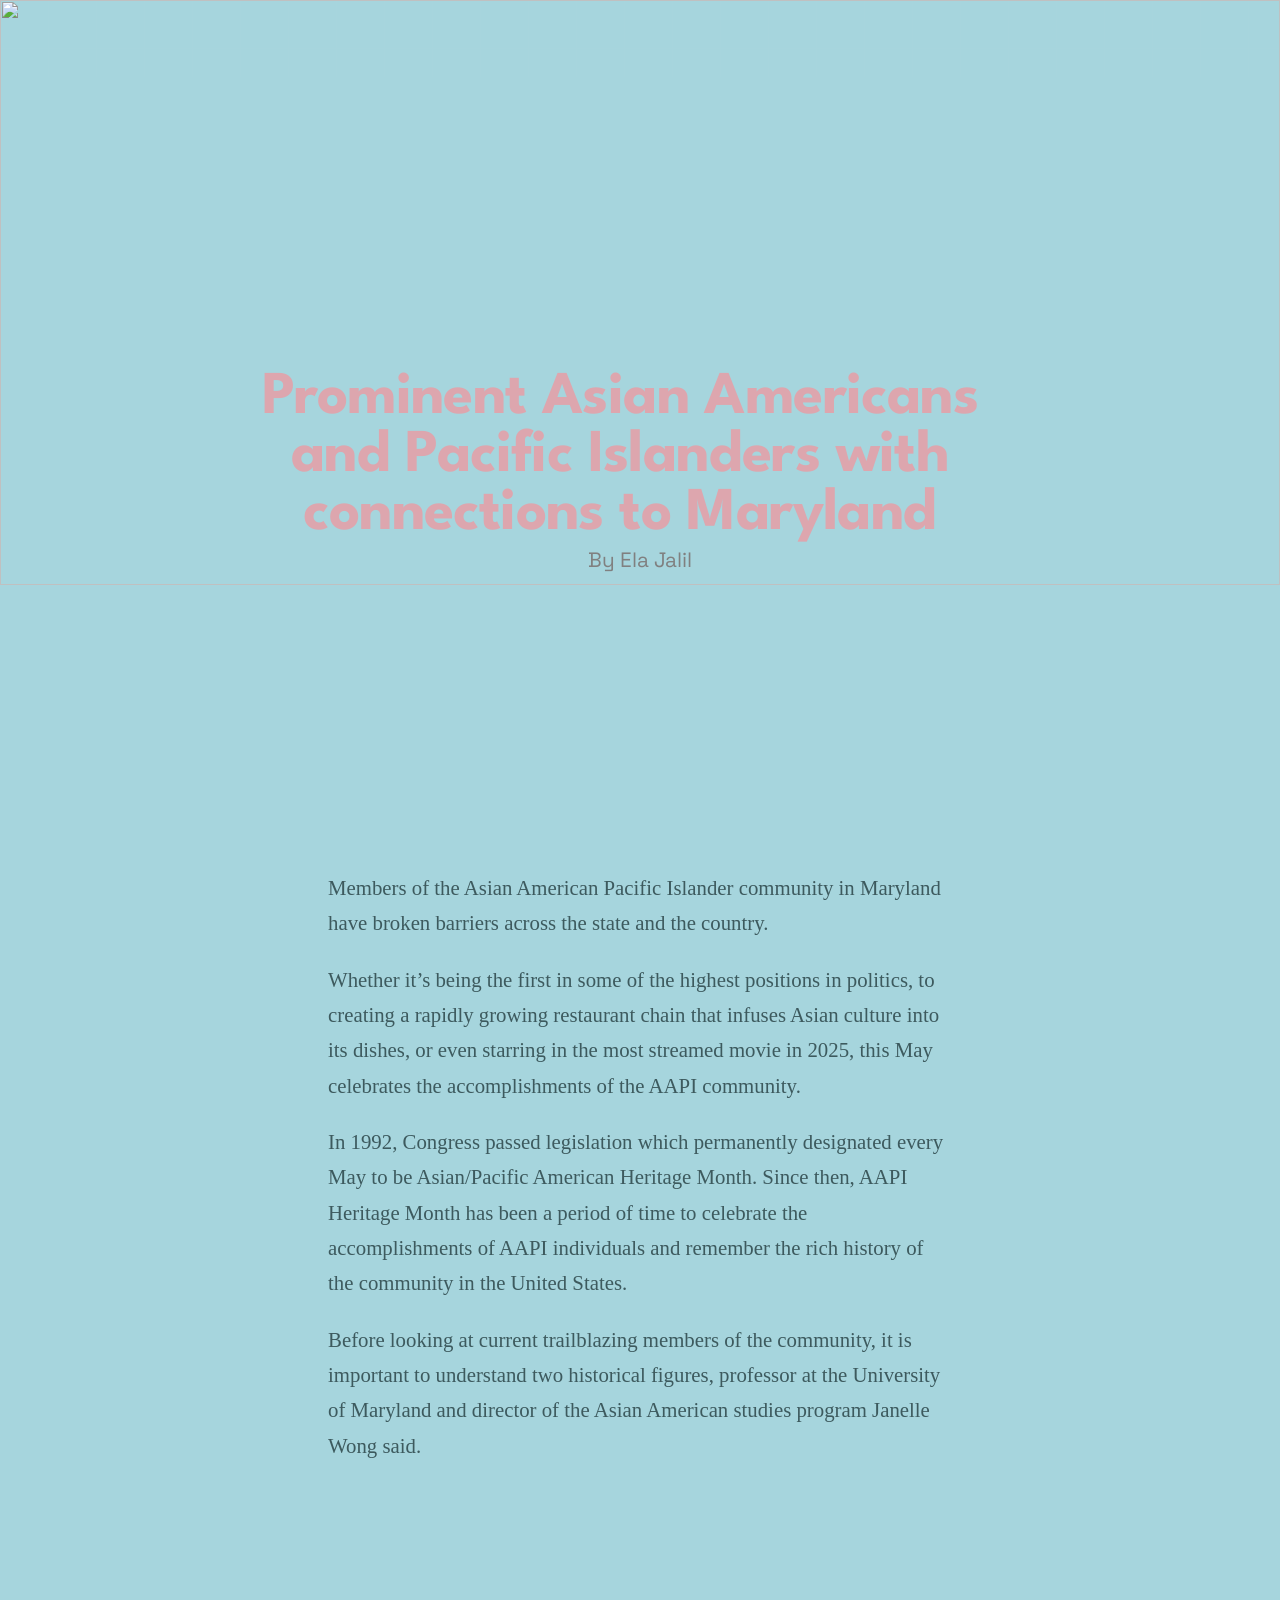
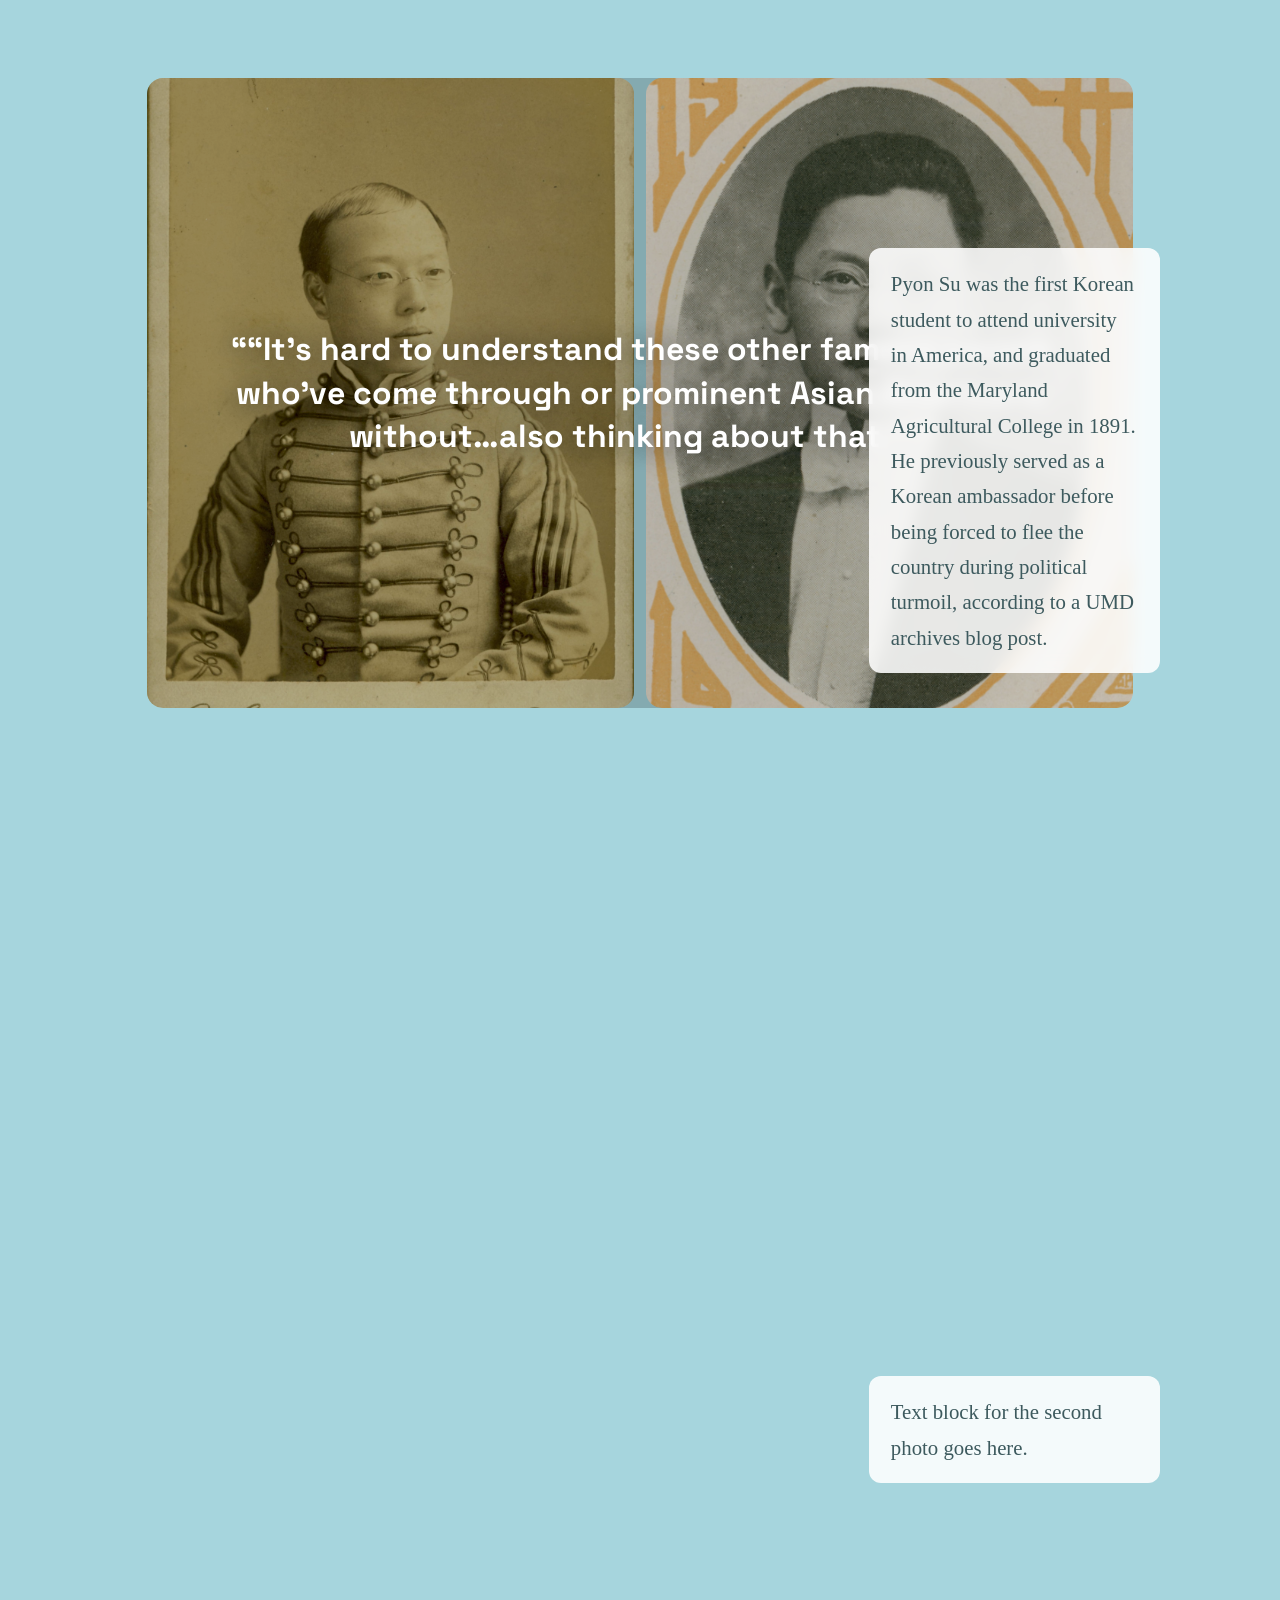
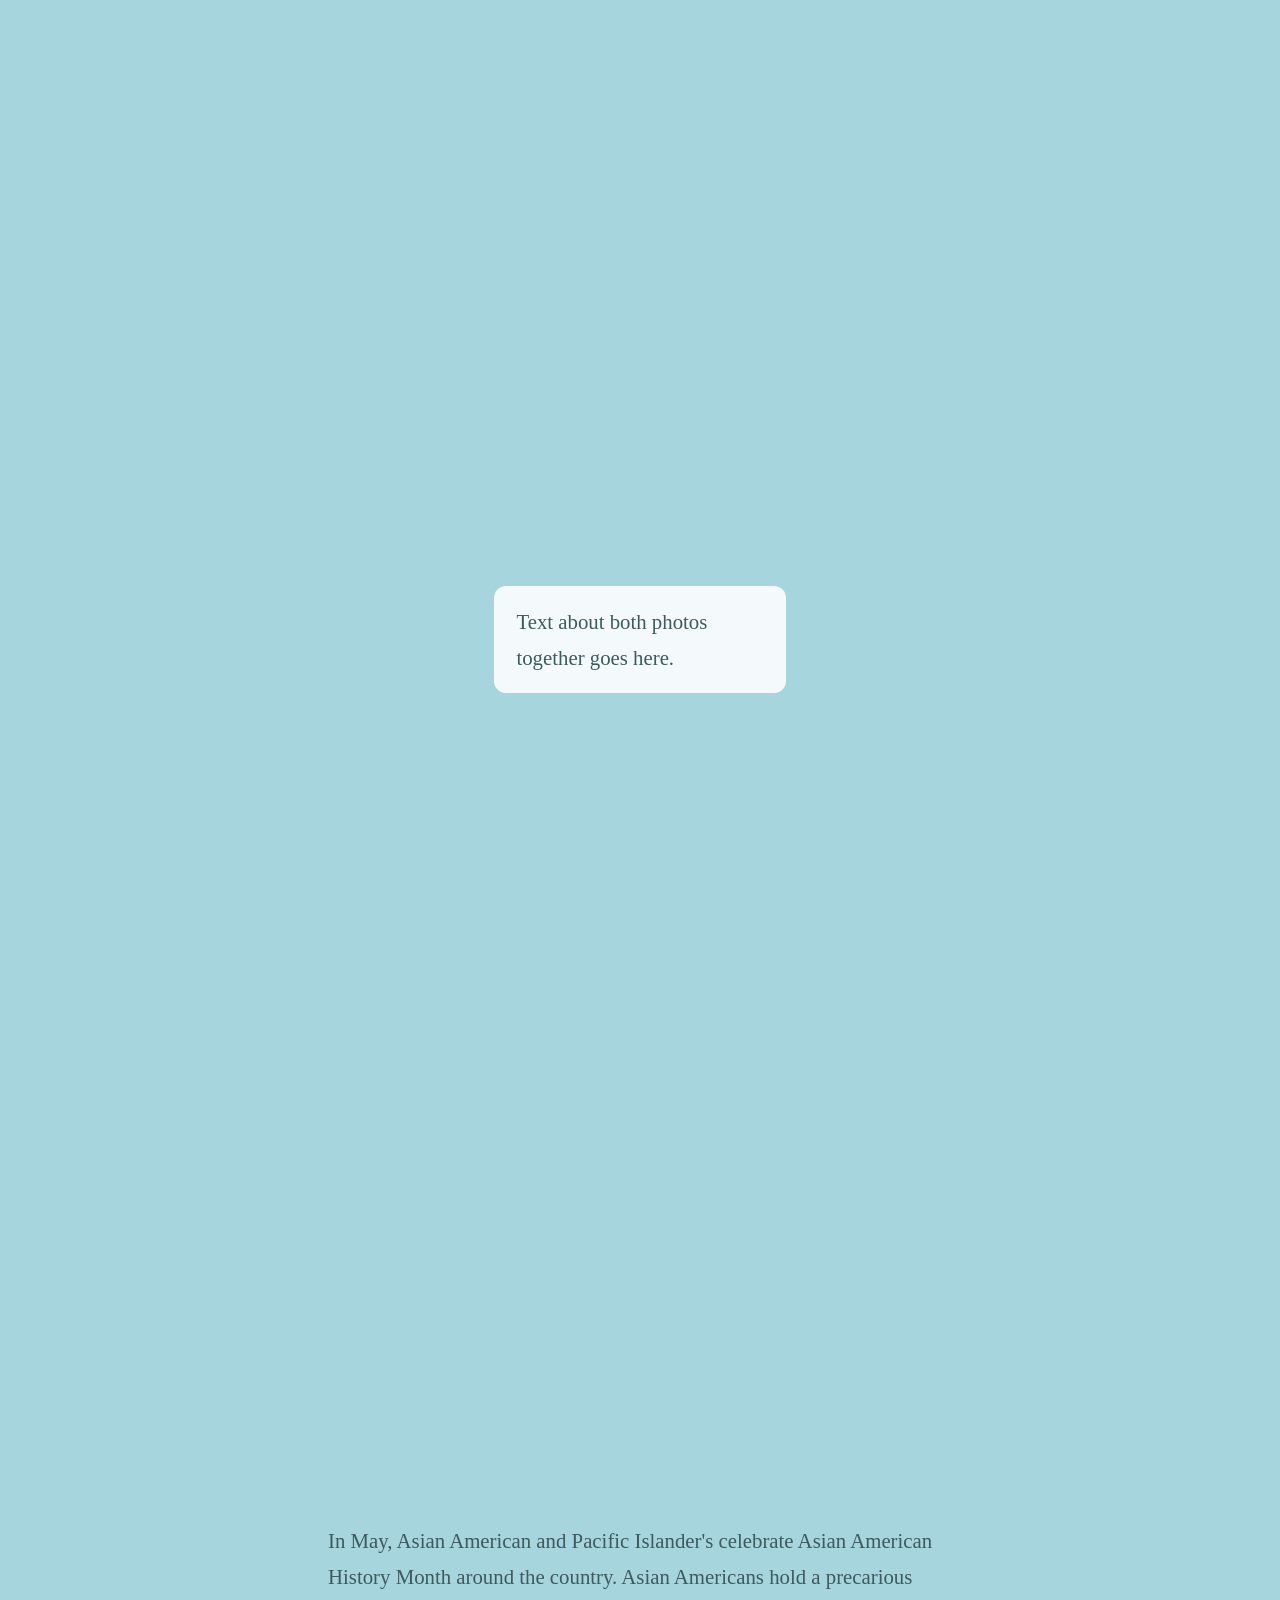
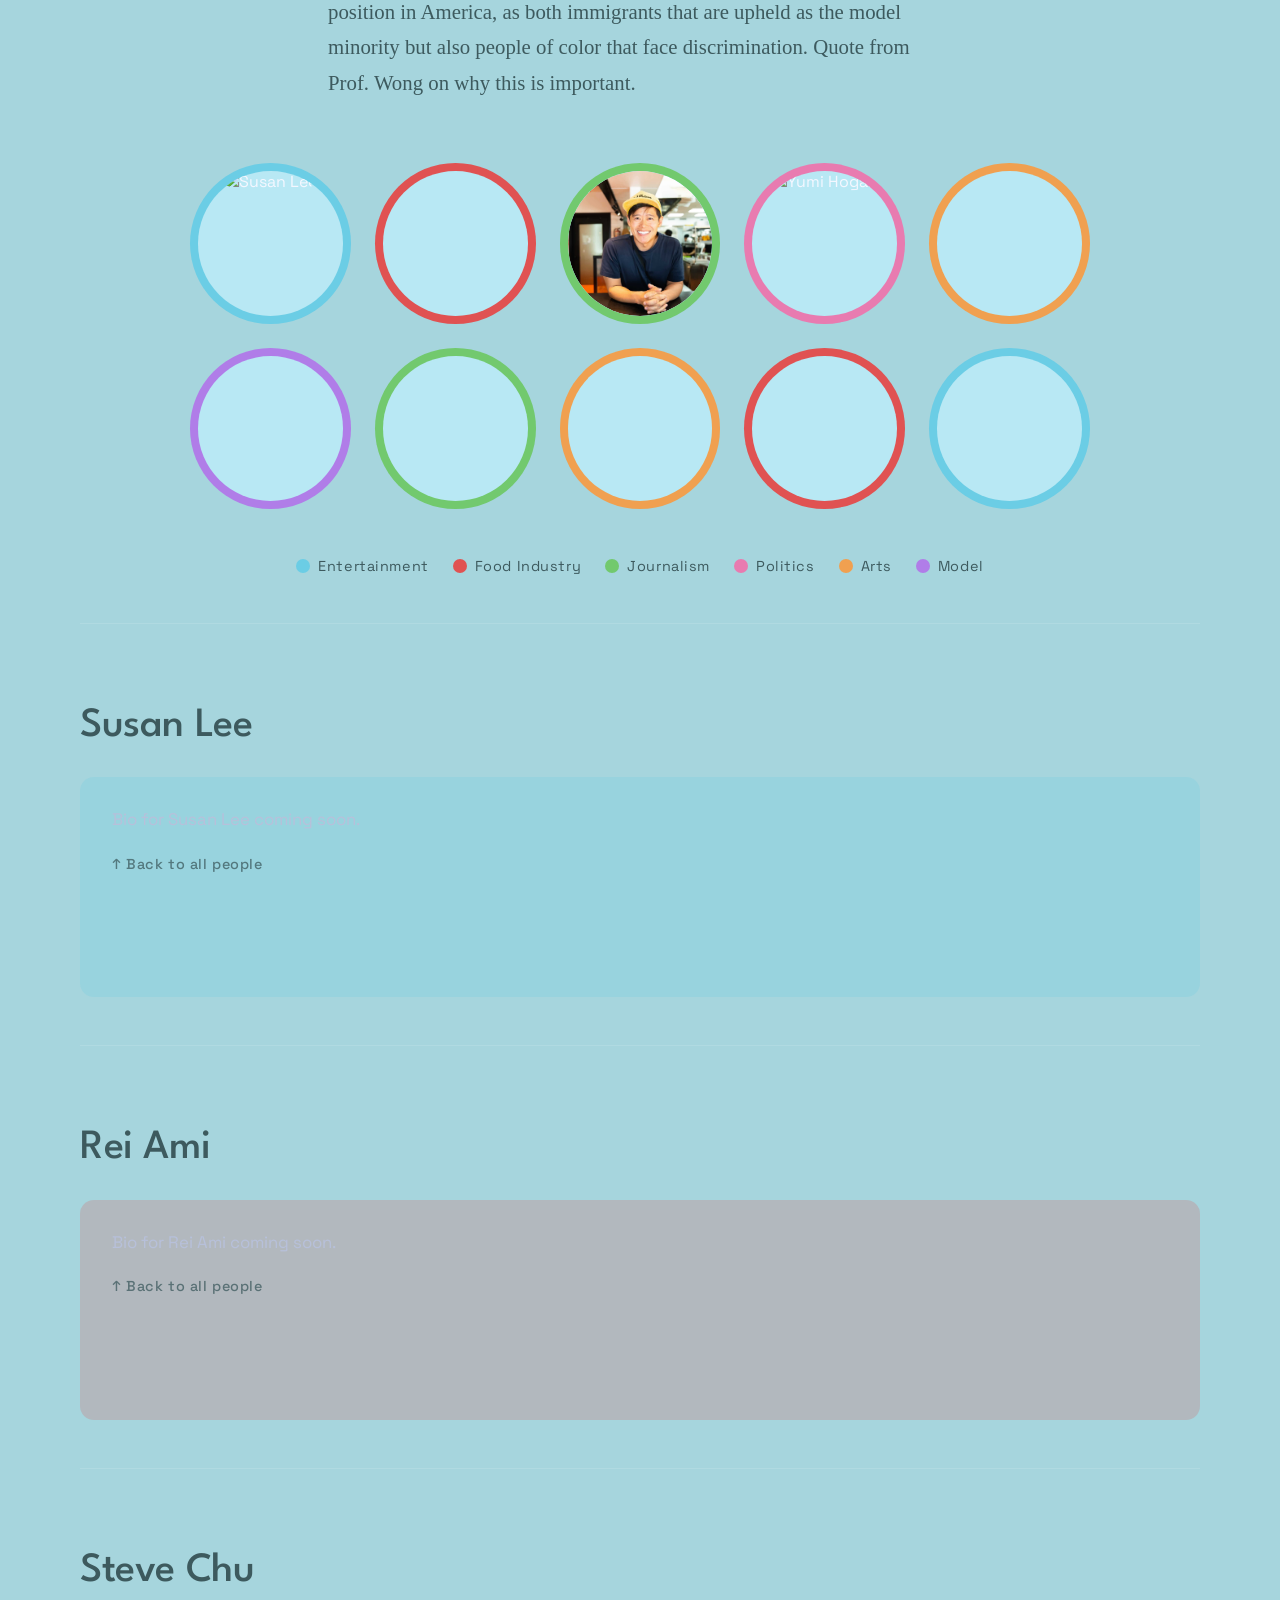
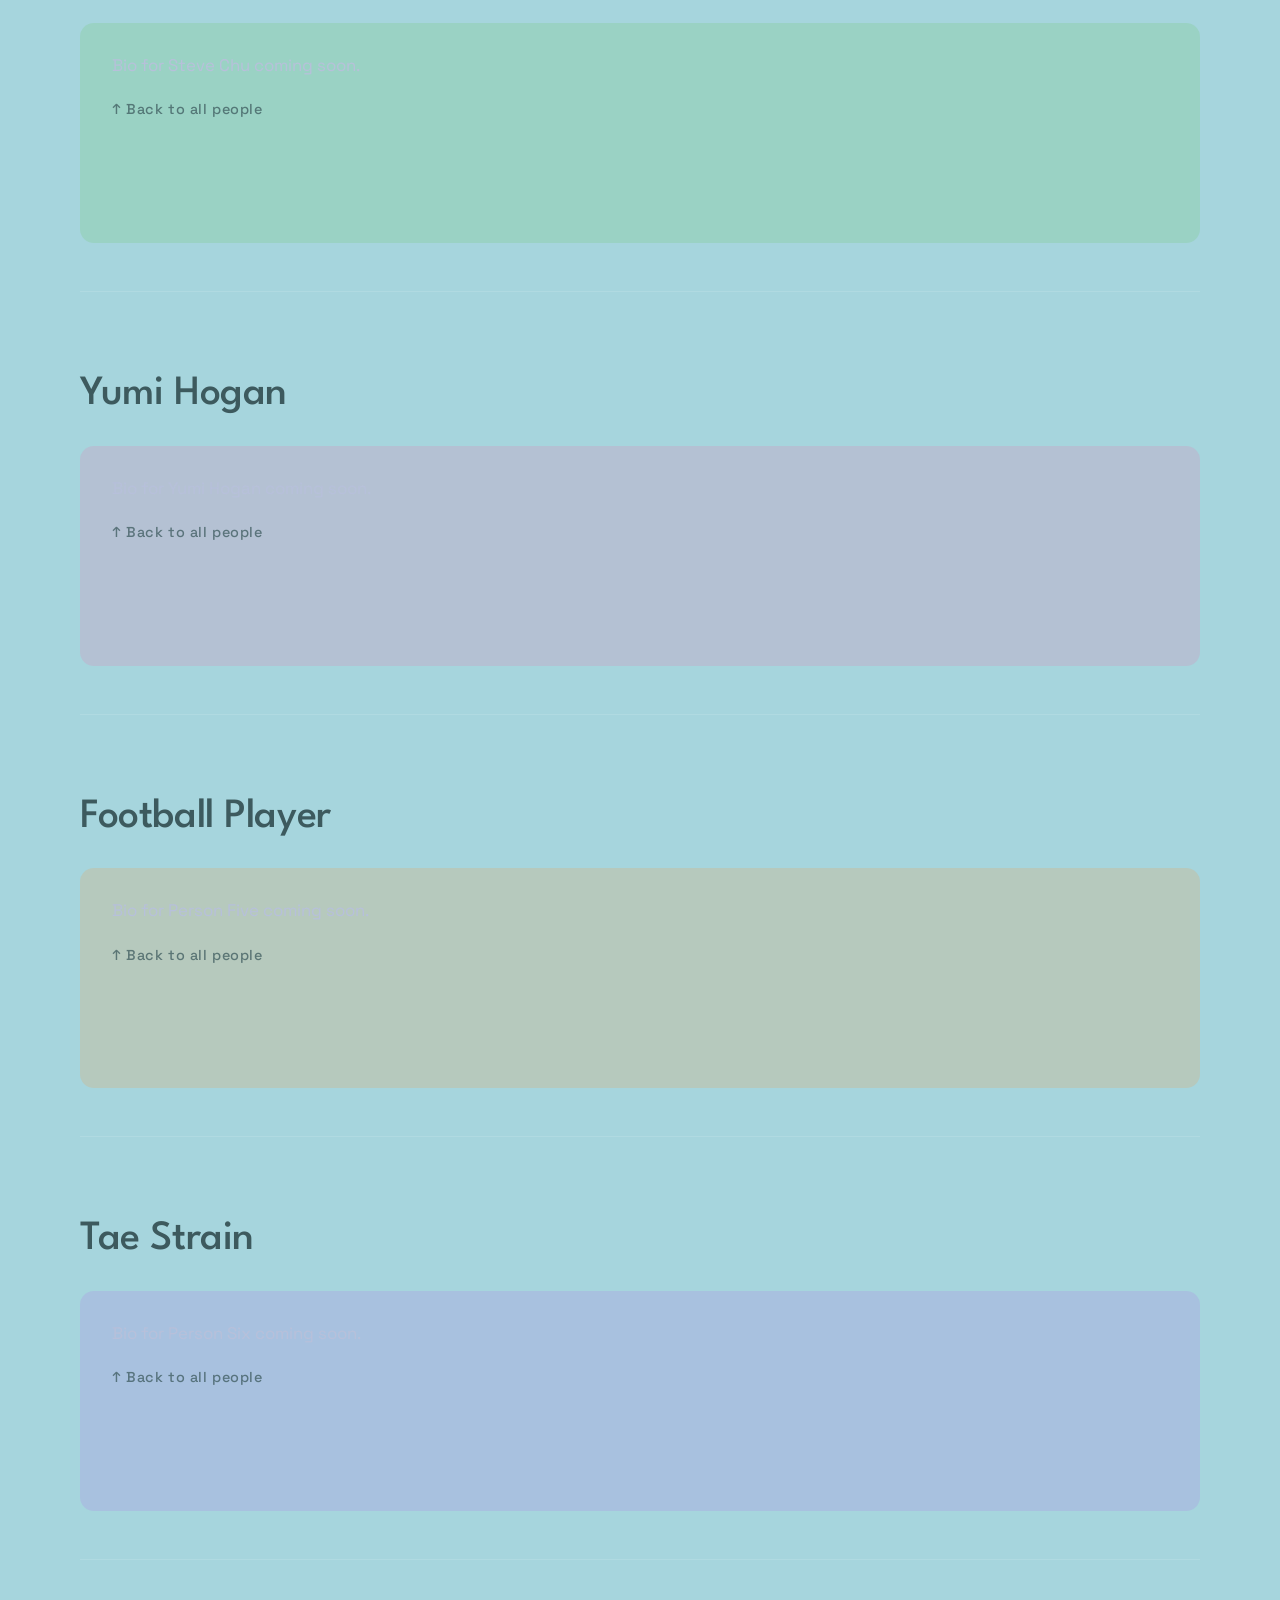
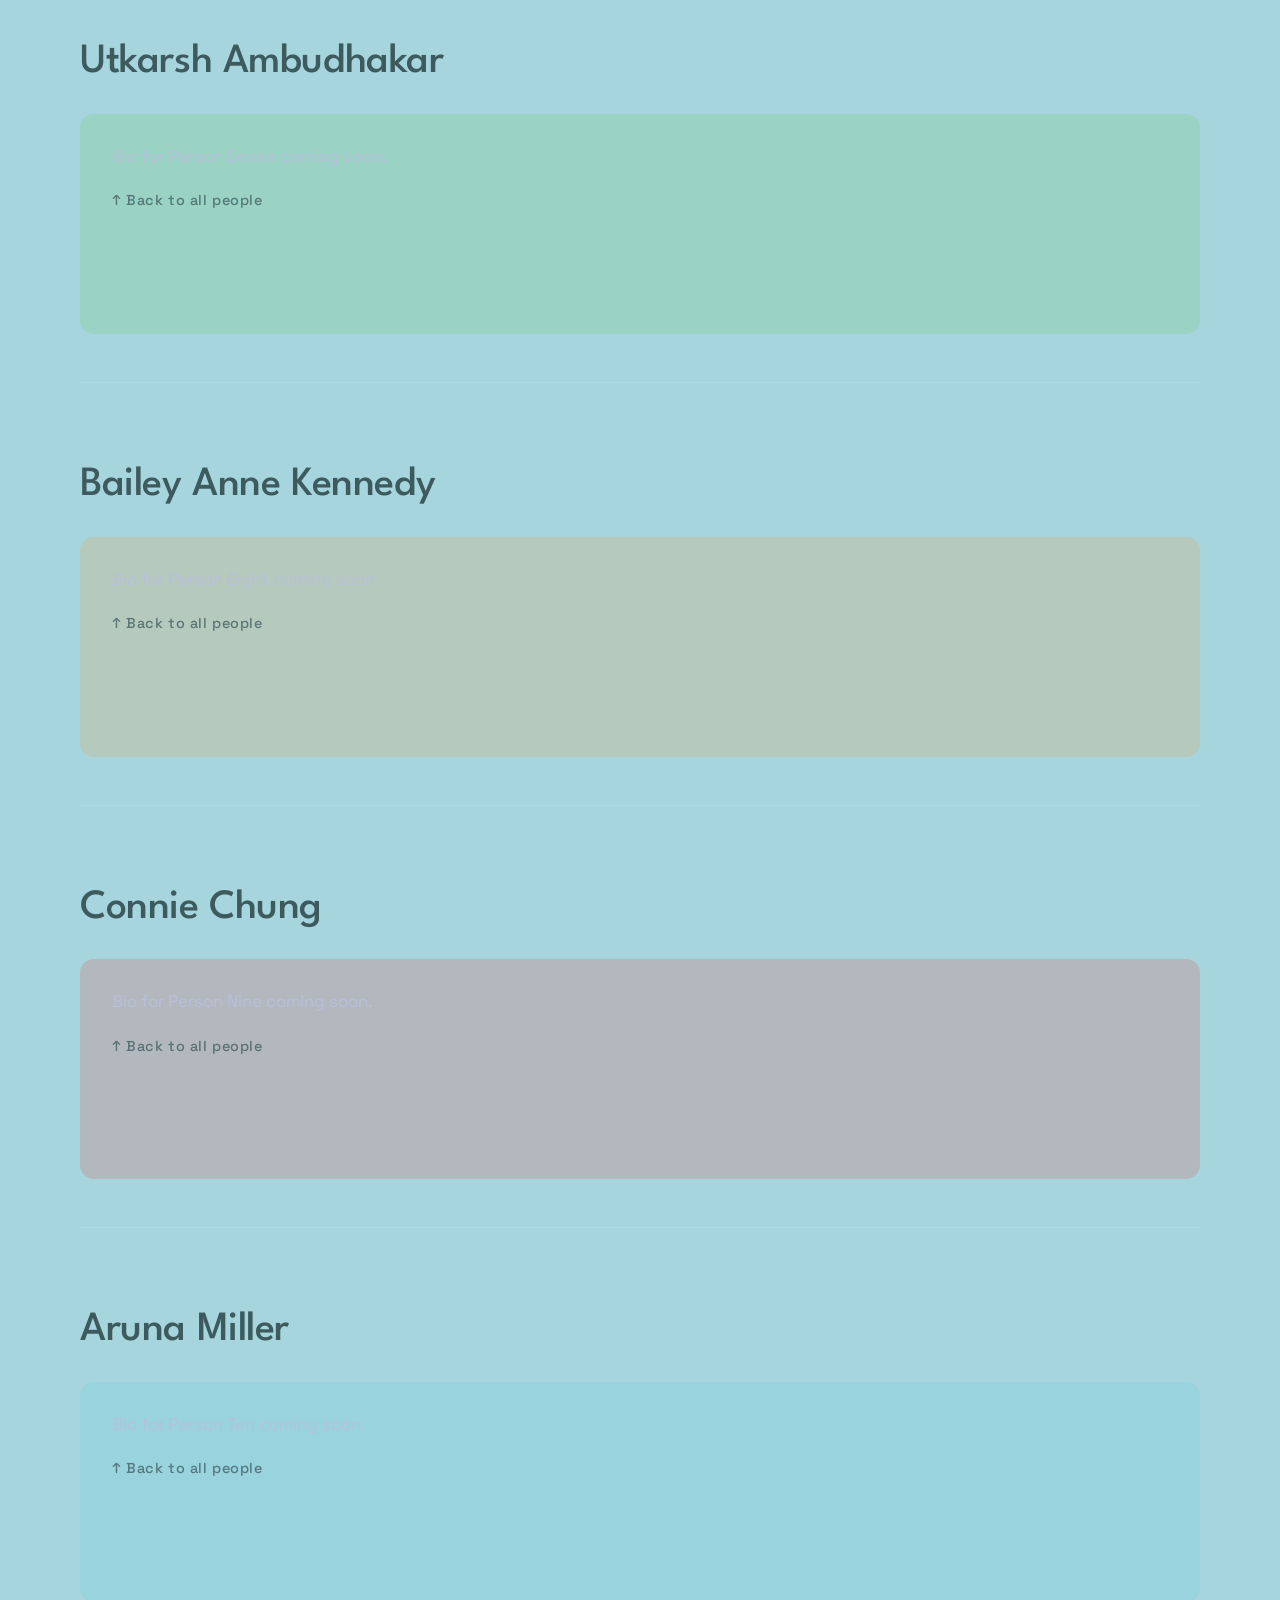
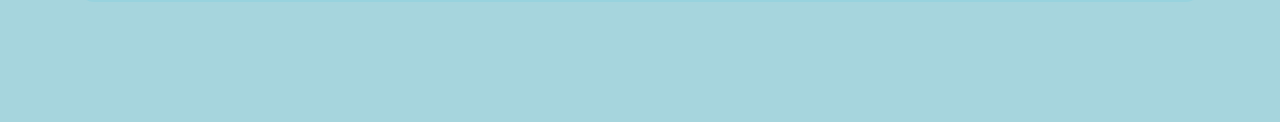
==== commit 763d3752: "r" ====
--- a/scrollytelling/index.html
+++ b/scrollytelling/index.html
@@ -40,7 +40,17 @@
 					<br>
 					<br>
 					<br>
-  <p class="intro-lede">In May, Asian American and Pacific Islander's celebrate Asian American History Month around the country. Asian Americans hold a precarious position in America, as both immigrants that are upheld as the model minority but also people of color that face discrimination. Quote from Prof. Wong on why this is important.</p>
+  <p class="intro-lede">Members of the Asian American Pacific Islander community in Maryland have broken barriers across the state and the country.</p> 
+  <br>
+  <p class="intro-lede"> Whether it’s being the first in some of the highest positions in politics, to creating a rapidly growing restaurant chain that infuses Asian culture into its dishes, or even starring in the most streamed movie in 2025, this May celebrates the accomplishments of the AAPI community. 
+ </p>
+<br>
+  <p class="intro-lede"> 
+In 1992, Congress passed legislation which permanently designated every May to be Asian/Pacific American Heritage Month. Since then, AAPI Heritage Month has been a period of time to celebrate the accomplishments of AAPI individuals and remember the rich history of the community in the United States. 
+ </p>
+ <br>
+ <p class="intro-lede">Before looking at current trailblazing members of the community, it is important to understand two historical figures, professor at the University of Maryland and director of the Asian American studies program Janelle Wong said. 
+</p>
 </article>			</div>
 		</section>
 		<section class="photo-scroll">
@@ -53,13 +63,15 @@
 						<img src="clipping%20(2).jpg" alt="Historical photo 2">
 					</figure>
 					<blockquote class="photo-pullquote">
-						&#8220;Your pull quote goes here.&#8221;
+						&#8220;“It's hard to understand these other famous people who've come through or prominent Asian Americans without…also thinking about that.”
+&#8221;
 					</blockquote>
 				</div>
 			</div>
 			<div class="photo-scroll-steps">
 				<div class="photo-step" data-visual="state-1">
-					<p>Text block for the first photo goes here.</p>
+					<p>Pyon Su was the first Korean student to attend university in America, and graduated from the Maryland Agricultural College in 1891. He previously served as a Korean ambassador before being forced to flee the country during political turmoil, according to a UMD archives blog post. 
+</p>
 				</div>
 				<div class="photo-step" data-visual="state-2">
 					<p>Text block for the second photo goes here.</p>
@@ -69,10 +81,13 @@
 				</div>
 				<div class="photo-step" data-visual="state-4"></div>
 			</div>
+		</section>
+
+		<section class="people-nav" id="people-nav">
 			<p class="intro-lede photo-scroll-lede">In May, Asian American and Pacific Islander's celebrate Asian American History Month around the country. Asian Americans hold a precarious position in America, as both immigrants that are upheld as the model minority but also people of color that face discrimination. Quote from Prof. Wong on why this is important.</p>
-		</section>
-
-		<section class="people-nav" id="people-nav">
+			<br>
+			<br>
+			<br>
 			<div class="people-circles">
 				<a href="#person-1" class="circle-btn" data-ring="blue" aria-label="Jump to Susan Lee">
 				<span class="circle-photo"><img src="Lee%2C%20Susan%20headshot%20(1).jpg" alt="Susan Lee"></span>
--- a/scrollytelling/styles.css
+++ b/scrollytelling/styles.css
@@ -152,7 +152,7 @@
   margin-inline: auto;
 }
 .intro-lede {
-  text-align: center;
+  text-align: left;
   font-family: Georgia, serif;
   color: #3d5a5e;
   font-size: clamp(1.05rem, 2vw, 1.3rem);
@@ -655,9 +655,9 @@
 }
 
 .photo-step p {
-  font-size: clamp(0.95rem, 1.6vw, 1.15rem);
-  font-family: 'Space Grotesk', sans-serif;
-  line-height: 1.75;
+  font-size: clamp(1.05rem, 2vw, 1.3rem);
+  font-family: Georgia, serif;
+  line-height: 1.7;
   color: #3d5a5e;
   max-width: 28ch;
   background: rgba(255, 255, 255, 0.88);
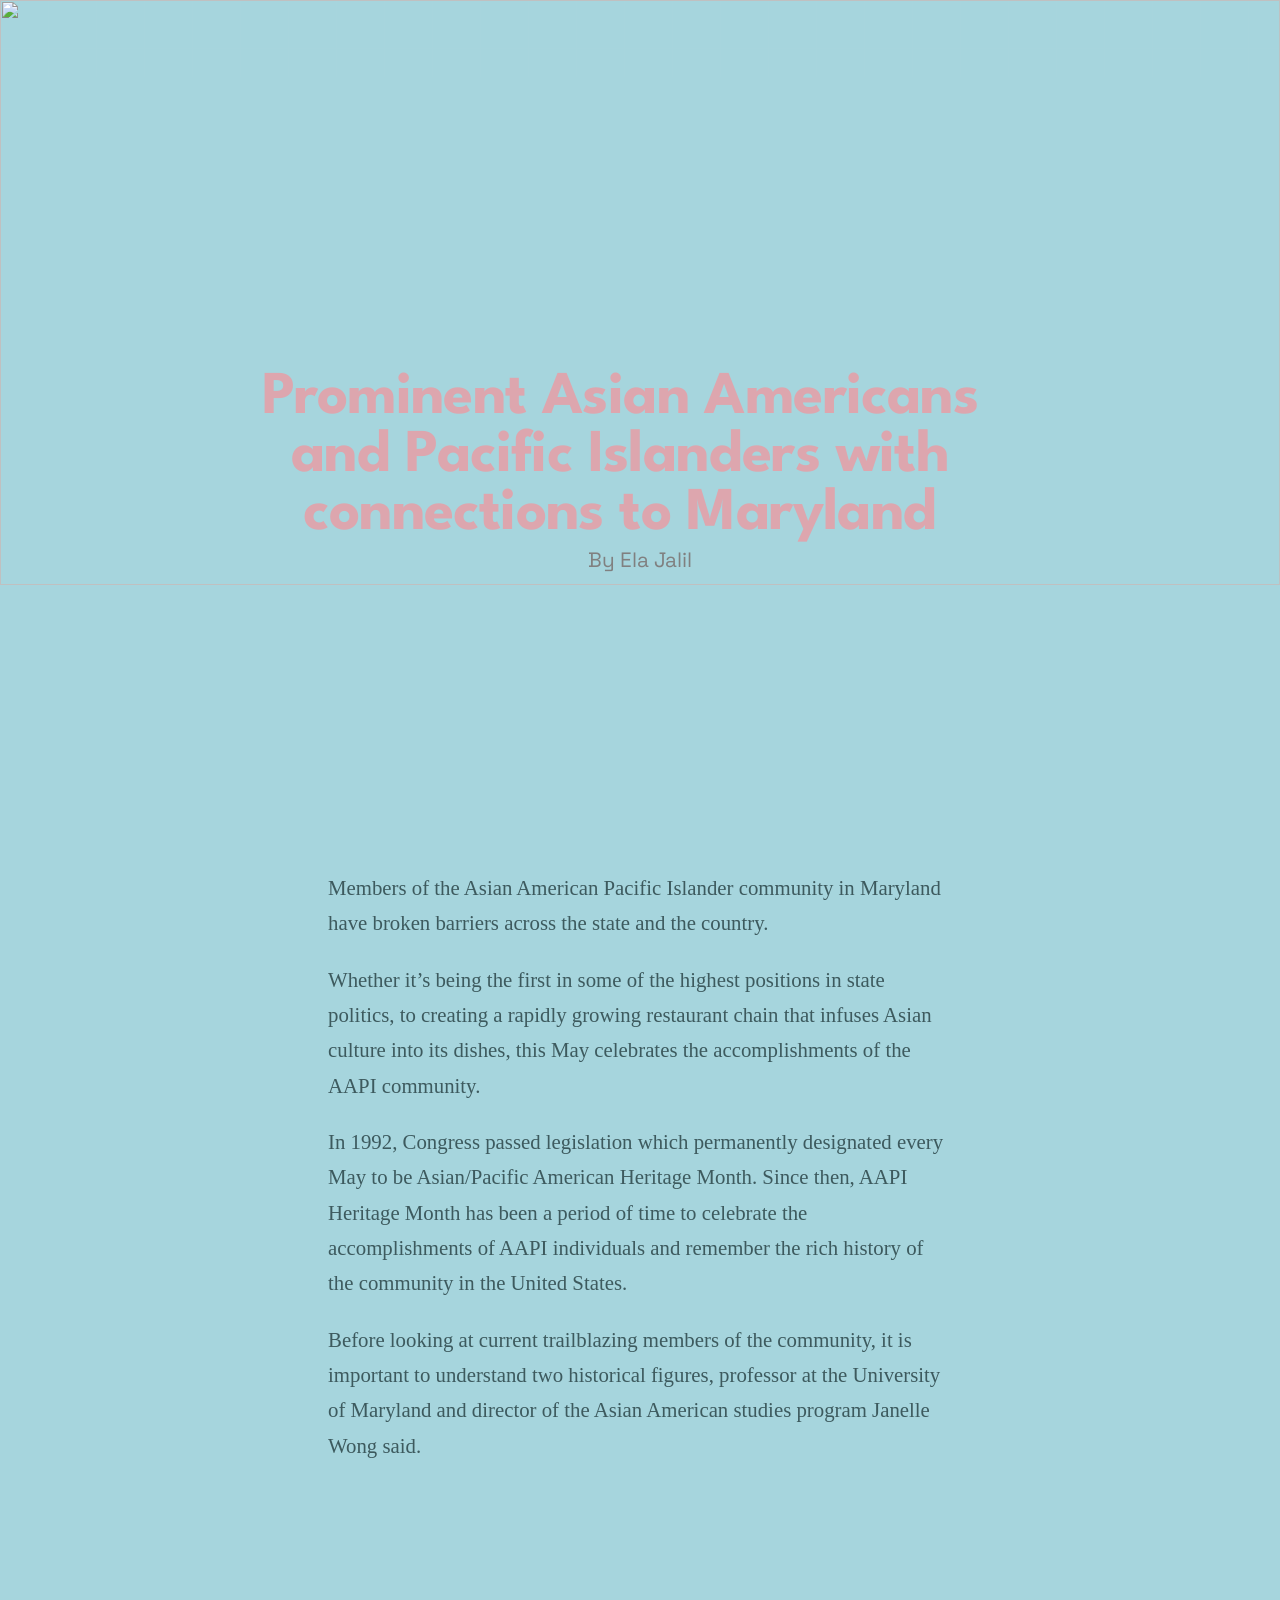
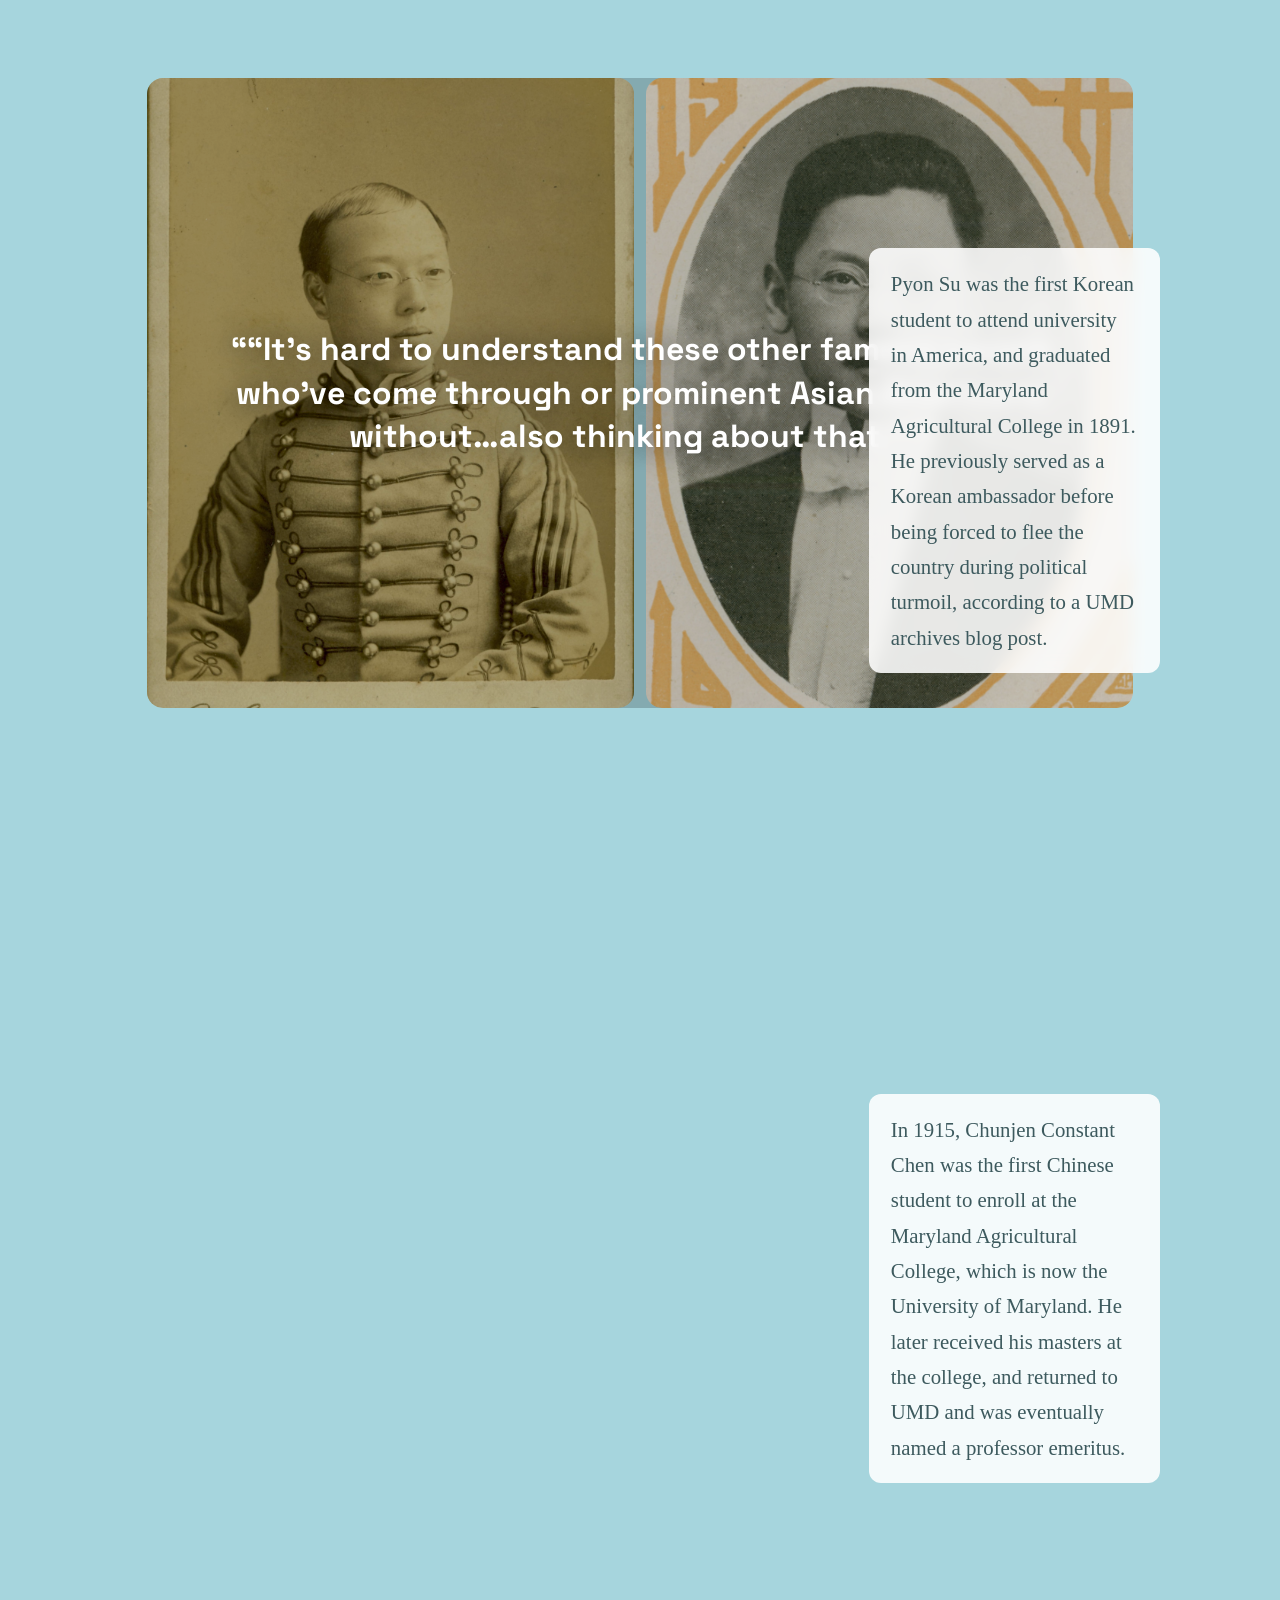
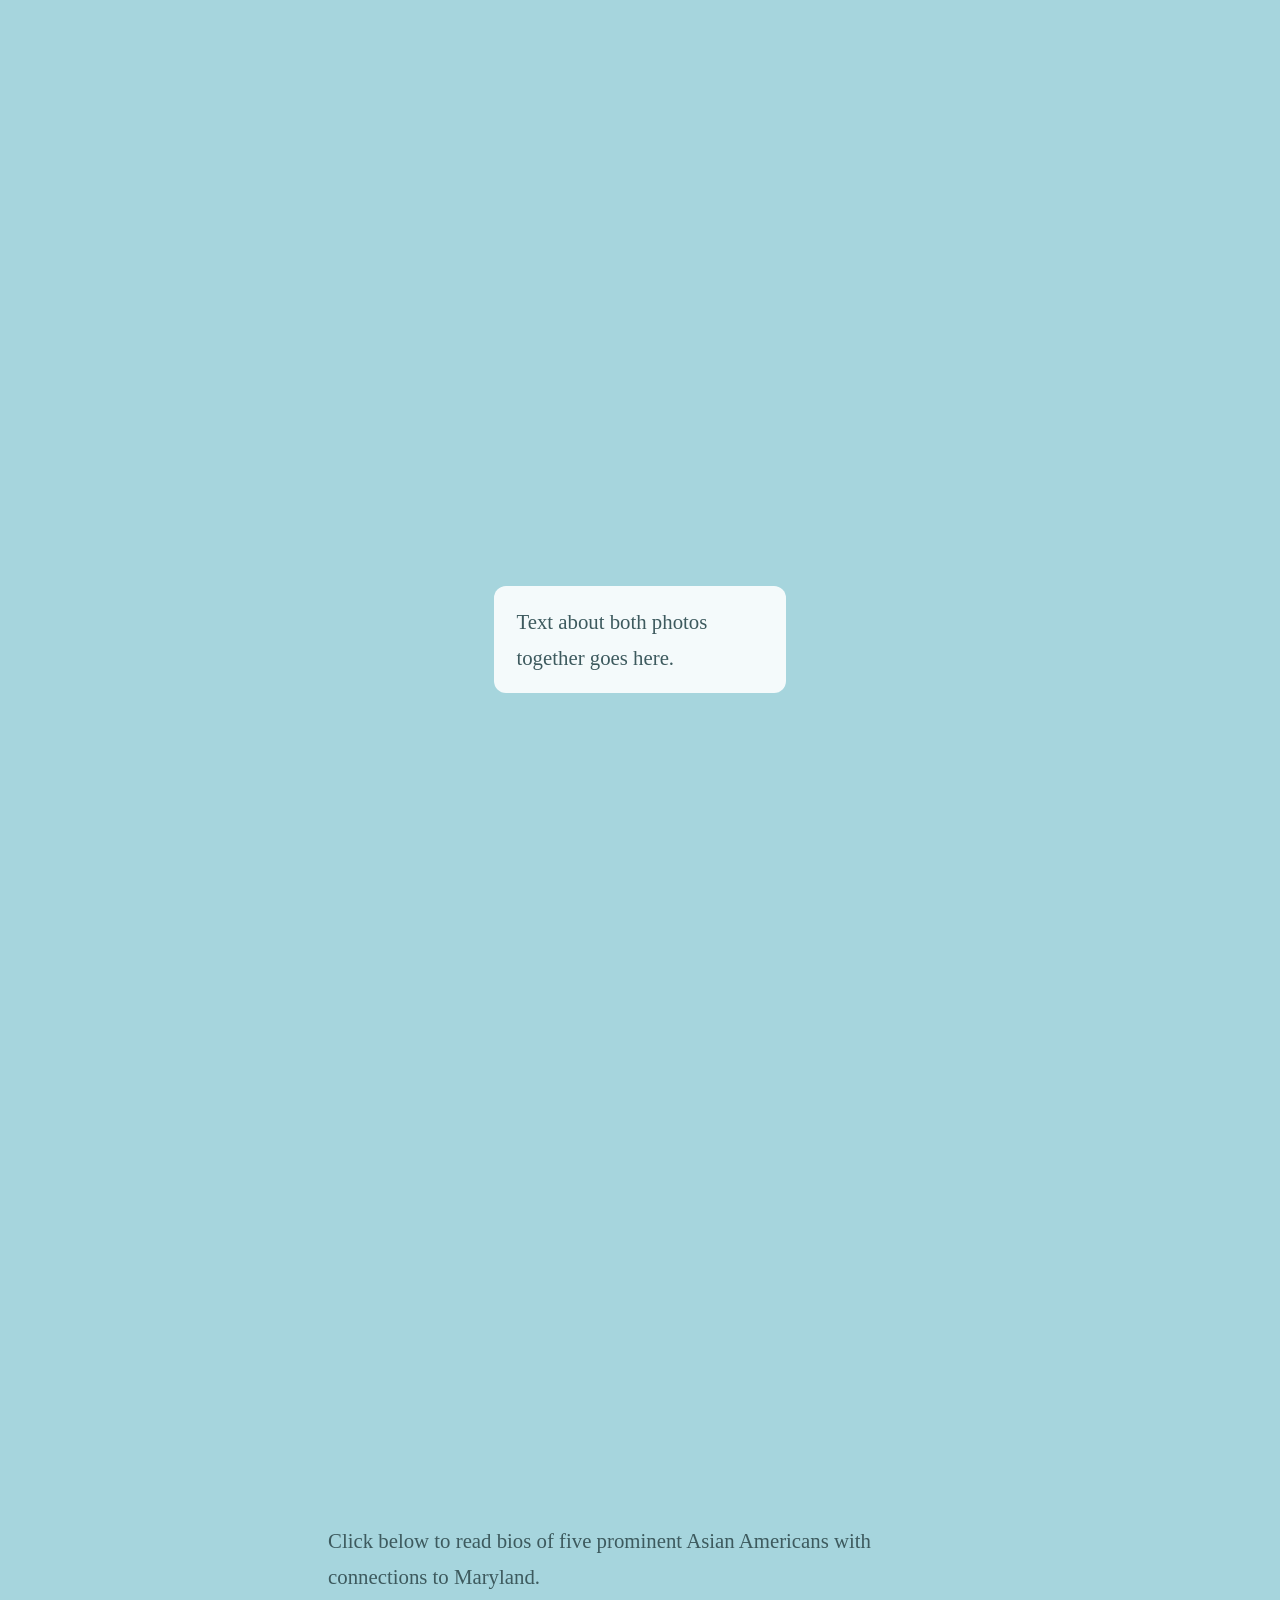
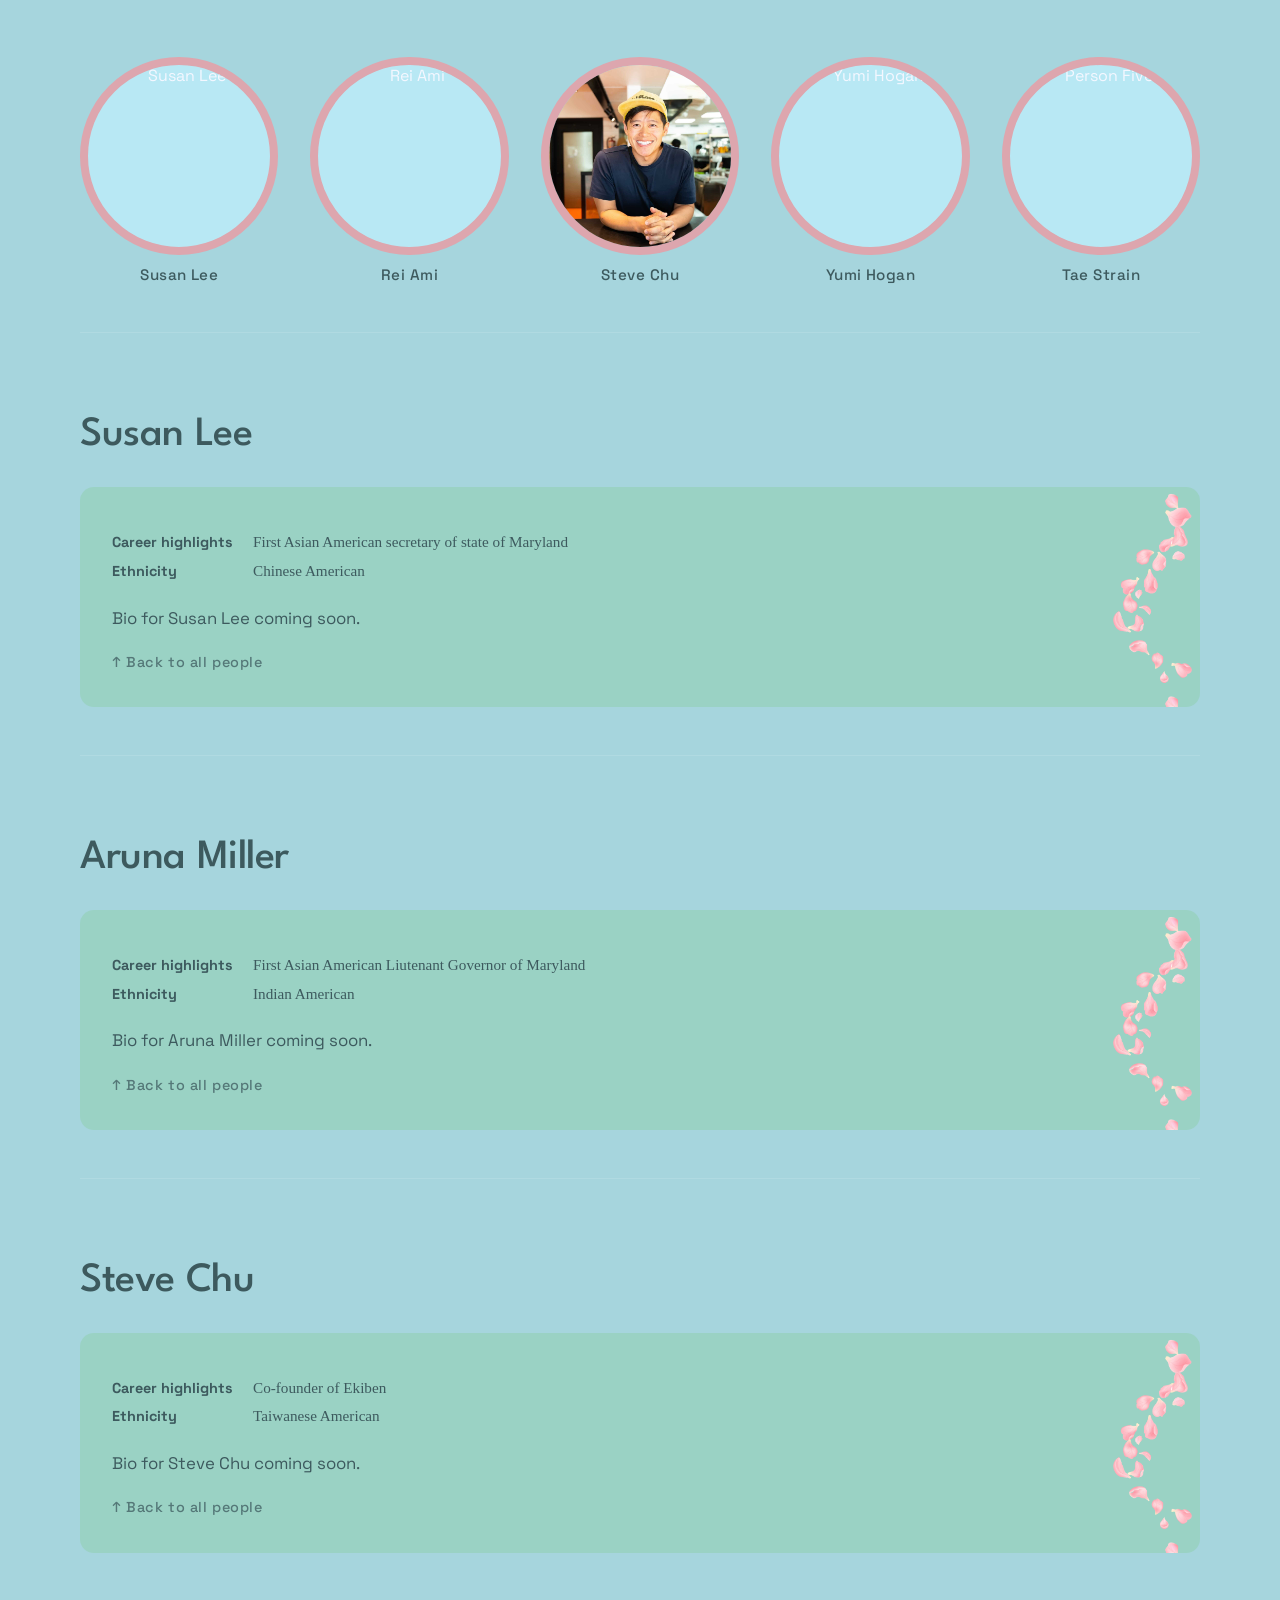
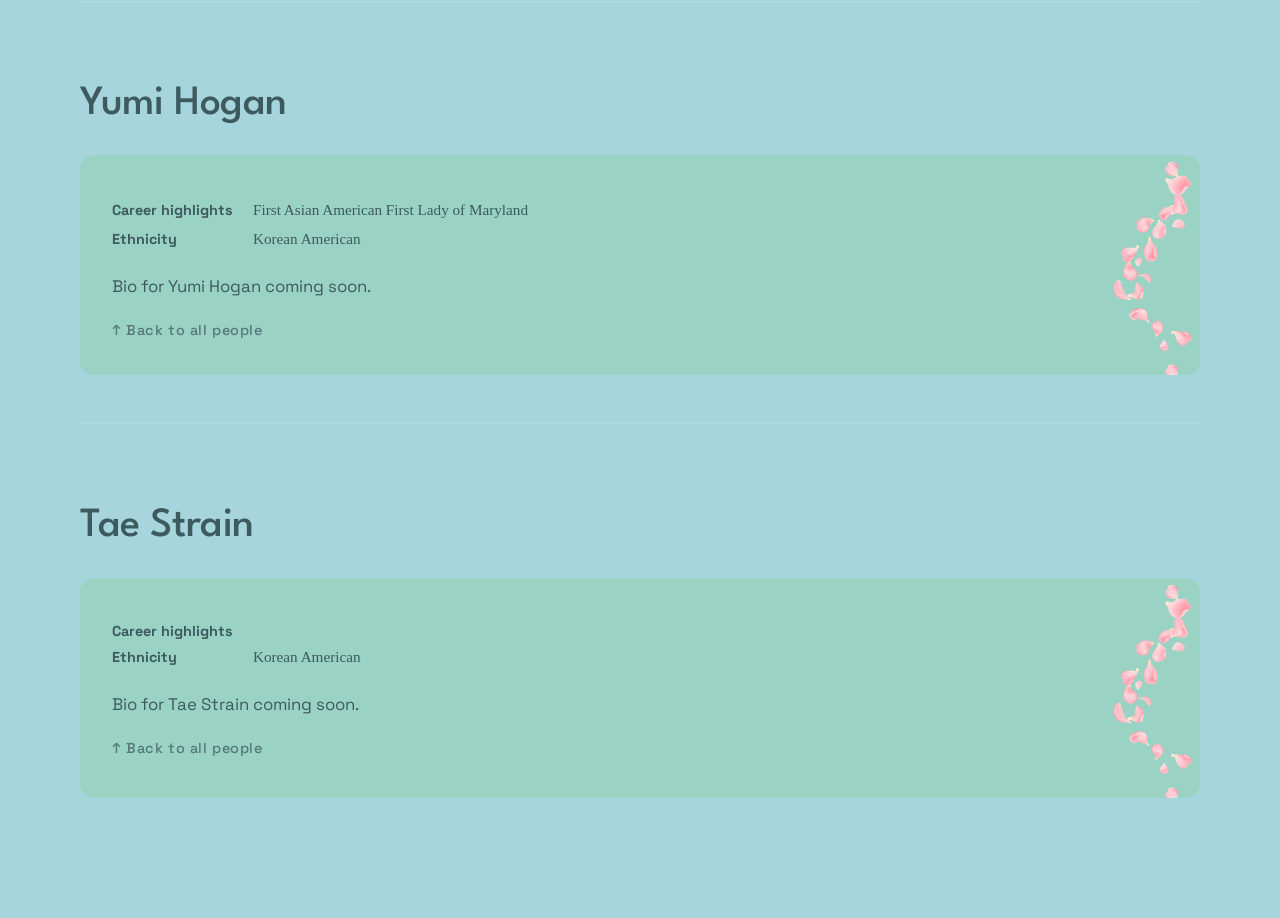
==== commit 1a792b11: "r" ====
--- a/scrollytelling/index.html
+++ b/scrollytelling/index.html
@@ -25,8 +25,6 @@
 			</div>
 		</section>
 
-
-
 		<section class="story-grid" id="story">
 			<!-- <aside class="visual-panel" aria-label="Story visual">
 				<div class="visual-card">
@@ -42,7 +40,7 @@
 					<br>
   <p class="intro-lede">Members of the Asian American Pacific Islander community in Maryland have broken barriers across the state and the country.</p> 
   <br>
-  <p class="intro-lede"> Whether it’s being the first in some of the highest positions in politics, to creating a rapidly growing restaurant chain that infuses Asian culture into its dishes, or even starring in the most streamed movie in 2025, this May celebrates the accomplishments of the AAPI community. 
+  <p class="intro-lede"> Whether it’s being the first in some of the highest positions in state politics, to creating a rapidly growing restaurant chain that infuses Asian culture into its dishes, this May celebrates the accomplishments of the AAPI community. 
  </p>
 <br>
   <p class="intro-lede"> 
@@ -74,7 +72,9 @@
 </p>
 				</div>
 				<div class="photo-step" data-visual="state-2">
-					<p>Text block for the second photo goes here.</p>
+					<p>In 1915, Chunjen Constant Chen was the first Chinese student to enroll at the Maryland Agricultural College, which is now the University of Maryland. He later received his masters at the college, and returned to UMD and was eventually named a professor emeritus. 
+
+</p>
 				</div>
 				<div class="photo-step" data-visual="state-3">
 					<p>Text about both photos together goes here.</p>
@@ -84,65 +84,61 @@
 		</section>
 
 		<section class="people-nav" id="people-nav">
-			<p class="intro-lede photo-scroll-lede">In May, Asian American and Pacific Islander's celebrate Asian American History Month around the country. Asian Americans hold a precarious position in America, as both immigrants that are upheld as the model minority but also people of color that face discrimination. Quote from Prof. Wong on why this is important.</p>
+			<p class="intro-lede photo-scroll-lede">Click below to read bios of five prominent Asian Americans with connections to Maryland. 
+</p>
 			<br>
 			<br>
 			<br>
 			<div class="people-circles">
 				<a href="#person-1" class="circle-btn" data-ring="blue" aria-label="Jump to Susan Lee">
 				<span class="circle-photo"><img src="Lee%2C%20Susan%20headshot%20(1).jpg" alt="Susan Lee"></span>
+				<span class="circle-name">Susan Lee</span>
 			</a>
 			<a href="#person-2" class="circle-btn" data-ring="red" aria-label="Jump to Rei Ami">
-				<span class="circle-photo"></span>
+				<span class="circle-photo"><img src="LG%20Official%20Headshot%202024%20(1).jpg" alt="Rei Ami"></span>
+				<span class="circle-name">Rei Ami</span>
 			</a>
 			<a href="#person-3" class="circle-btn" data-ring="green" aria-label="Jump to Steve Chu">
 				<span class="circle-photo"><img src="2D12BB59-3C8A-4B9C-A4EB-F4B1E0BC09EC.jpg" alt="Steve Chu"></span>
+				<span class="circle-name">Steve Chu</span>
 			</a>
 			<a href="#person-4" class="circle-btn" data-ring="pink" aria-label="Jump to Yumi Hogan">
 				<span class="circle-photo"><img src="YumiHogan_photo%20(1).png" alt="Yumi Hogan"></span>
+				<span class="circle-name">Yumi Hogan</span>
 			</a>
 			<a href="#person-5" class="circle-btn" data-ring="orange" aria-label="Jump to Person Five">
-				<span class="circle-photo"></span>
-			</a>
-			<a href="#person-6" class="circle-btn" data-ring="lavender" aria-label="Jump to Person Six">
-				<span class="circle-photo"></span>
-			</a>
-			<a href="#person-7" class="circle-btn" data-ring="green" aria-label="Jump to Person Seven">
-				<span class="circle-photo"></span>
-			</a>
-			<a href="#person-8" class="circle-btn" data-ring="orange" aria-label="Jump to Person Eight">
-				<span class="circle-photo"></span>
-			</a>
-			<a href="#person-9" class="circle-btn" data-ring="red" aria-label="Jump to Person Nine">
-				<span class="circle-photo"></span>
-			</a>
-			<a href="#person-10" class="circle-btn" data-ring="blue" aria-label="Jump to Person Ten">
-				<span class="circle-photo"></span>
+				<span class="circle-photo"><img src="tae.jpeg" alt="Person Five"></span>
+				<span class="circle-name">Tae Strain</span>
 			</a>
 			</div>
 		</section>
 
-		<div class="circle-legend">
-			<span class="legend-item" data-ring="blue"><span class="legend-swatch"></span>Entertainment</span>
-			<span class="legend-item" data-ring="red"><span class="legend-swatch"></span>Food Industry</span>
-			<span class="legend-item" data-ring="green"><span class="legend-swatch"></span>Journalism</span>
-			<span class="legend-item" data-ring="pink"><span class="legend-swatch"></span>Politics</span>
-			<span class="legend-item" data-ring="orange"><span class="legend-swatch"></span>Arts</span>
-			<span class="legend-item" data-ring="lavender"><span class="legend-swatch"></span>Model</span>
-		</div>
-
 		<section class="bio-section" id="person-1">
 			<h2 class="bio-name">Susan Lee</h2>
 			<div class="bio-card">
+				<dl class="bio-details">
+					<dt>Career highlights</dt>
+					<dd>First Asian American secretary of state of Maryland</dd>
+					<dt>Ethnicity</dt>
+					<dd>Chinese American</dd>
+				</dl>
+				<br>
 				<p class="bio-text">Bio for Susan Lee coming soon.</p>
 				<a href="#people-nav" class="back-to-circles">&#8593; Back to all people</a>
 			</div>
 		</section>
 
 		<section class="bio-section" id="person-2">
-			<h2 class="bio-name">Rei Ami</h2>
+			<h2 class="bio-name">Aruna Miller</h2>
 			<div class="bio-card">
-				<p class="bio-text">Bio for Rei Ami coming soon.</p>
+				<dl class="bio-details">
+					<dt>Career highlights</dt>
+					<dd>First Asian American Liutenant Governor of Maryland</dd>
+					<dt>Ethnicity</dt>
+					<dd>Indian American</dd>
+				</dl>
+				<br>
+				<p class="bio-text">Bio for Aruna Miller coming soon.</p>
 				<a href="#people-nav" class="back-to-circles">&#8593; Back to all people</a>
 			</div>
 		</section>
@@ -150,6 +146,13 @@
 		<section class="bio-section" id="person-3">
 			<h2 class="bio-name">Steve Chu</h2>
 			<div class="bio-card">
+				<dl class="bio-details">
+					<dt>Career highlights</dt>
+					<dd>Co-founder of Ekiben</dd>
+					<dt>Ethnicity</dt>
+					<dd>Taiwanese American</dd>
+				</dl>
+				<br>
 				<p class="bio-text">Bio for Steve Chu coming soon.</p>
 				<a href="#people-nav" class="back-to-circles">&#8593; Back to all people</a>
 			</div>
@@ -158,55 +161,29 @@
 		<section class="bio-section" id="person-4">
 			<h2 class="bio-name">Yumi Hogan</h2>
 			<div class="bio-card">
+				<dl class="bio-details">
+					<dt>Career highlights</dt>
+					<dd>First Asian American First Lady of Maryland</dd>
+					<dt>Ethnicity</dt>
+					<dd>Korean American</dd>
+				</dl>
+				<br>
 				<p class="bio-text">Bio for Yumi Hogan coming soon.</p>
 				<a href="#people-nav" class="back-to-circles">&#8593; Back to all people</a>
 			</div>
 		</section>
 
 		<section class="bio-section" id="person-5">
-			<h2 class="bio-name">Football Player</h2>
-			<div class="bio-card">
-				<p class="bio-text">Bio for Person Five coming soon.</p>
-				<a href="#people-nav" class="back-to-circles">&#8593; Back to all people</a>
-			</div>
-		</section>
-
-		<section class="bio-section" id="person-6">
 			<h2 class="bio-name">Tae Strain</h2>
 			<div class="bio-card">
-				<p class="bio-text">Bio for Person Six coming soon.</p>
-				<a href="#people-nav" class="back-to-circles">&#8593; Back to all people</a>
-			</div>
-		</section>
-
-		<section class="bio-section" id="person-7">
-			<h2 class="bio-name">Utkarsh Ambudhakar</h2>
-			<div class="bio-card">
-				<p class="bio-text">Bio for Person Seven coming soon.</p>
-				<a href="#people-nav" class="back-to-circles">&#8593; Back to all people</a>
-			</div>
-		</section>
-
-		<section class="bio-section" id="person-8">
-			<h2 class="bio-name">Bailey Anne Kennedy</h2>
-			<div class="bio-card">
-				<p class="bio-text">Bio for Person Eight coming soon.</p>
-				<a href="#people-nav" class="back-to-circles">&#8593; Back to all people</a>
-			</div>
-		</section>
-
-		<section class="bio-section" id="person-9">
-			<h2 class="bio-name">Connie Chung</h2>
-			<div class="bio-card">
-				<p class="bio-text">Bio for Person Nine coming soon.</p>
-				<a href="#people-nav" class="back-to-circles">&#8593; Back to all people</a>
-			</div>
-		</section>
-
-		<section class="bio-section" id="person-10">
-			<h2 class="bio-name">Aruna Miller</h2>
-			<div class="bio-card">
-				<p class="bio-text">Bio for Person Ten coming soon.</p>
+				<dl class="bio-details">
+					<dt>Career highlights</dt>
+					<dd></dd>
+					<dt>Ethnicity</dt>
+					<dd>Korean American</dd>
+				</dl>
+				<br>
+				<p class="bio-text">Bio for Tae Strain coming soon.</p>
 				<a href="#people-nav" class="back-to-circles">&#8593; Back to all people</a>
 			</div>
 		</section>
--- a/scrollytelling/styles.css
+++ b/scrollytelling/styles.css
@@ -64,6 +64,7 @@
   padding: 0 0 52px;
   text-align: center;
 }
+
 
 /* .hero-copy {
   width: min(820px, calc(100% - 24px));
@@ -429,60 +430,57 @@
 .people-circles {
   display: grid;
   grid-template-columns: repeat(5, 1fr);
-  gap: 24px;
-  max-width: 900px;
+  gap: 32px;
+  max-width: 100%;
   margin: 0 auto;
 }
 
 .circle-btn {
-  display: block;
-  aspect-ratio: 1;
-  border-radius: 50%;
-  padding: 8px;
+  display: flex;
+  flex-direction: column;
+  align-items: center;
+  gap: 10px;
+  border-radius: 0;
+  padding: 0;
   cursor: pointer;
   text-decoration: none;
   transition: transform 0.18s ease, box-shadow 0.18s ease, opacity 0.3s ease;
 }
 
-.circle-btn.faded {
-  opacity: 0.15;
-  pointer-events: none;
-}
+.circle-photo {
+  display: block;
+  width: 100%;
+  aspect-ratio: 1;
+  border-radius: 50%;
+  border: 8px solid #dda6ae;
+  overflow: hidden;
+  background: #b8e8f4;
+  box-sizing: border-box;
+}
+
 
 .circle-btn:hover {
   transform: scale(1.08);
   box-shadow: 0 6px 24px rgba(0, 0, 0, 0.25);
 }
 
-.circle-photo {
-  display: block;
-  width: 100%;
-  height: 100%;
-  border-radius: 50%;
-  background: #b8e8f4;
-  overflow: hidden;
-}
+
 
 .circle-photo img {
   width: 100%;
   height: 100%;
   object-fit: cover;
-  border-radius: 50%;
-}
-
-/* Ring colors */
-.circle-btn[data-ring="blue"]     { background: #6bcde5; }
-.circle-btn[data-ring="red"]      { background: #e05252; }
-.circle-btn[data-ring="green"]    { background: #72c96e; }
-.circle-btn[data-ring="pink"]     { background: #e87bb0; }
-.circle-btn[data-ring="orange"]   { background: #f0a050; }
-.circle-btn[data-ring="lavender"] { background: #b07de8; }
+  display: block;
+}
+
+
 
 /* =====================
    BIO SECTIONS
    ===================== */
 
 .bio-section {
+  position: relative;
   padding: 80px 0 48px;
   border-top: 1px solid rgba(255, 255, 255, 0.12);
   scroll-margin-top: 32px;
@@ -500,14 +498,33 @@
 }
 
 .bio-card {
+  position: relative;
   min-height: 220px;
-  background: rgba(255, 255, 255, 0.1);
+  background-color: rgba(255, 255, 255, 0.1);
   border-radius: 14px;
-  padding: 28px 32px;
+  padding: 28px 110px 28px 32px;
+  overflow: hidden;
+}
+
+.bio-card::before {
+  content: '';
+  position: absolute;
+  top: 0;
+  right: 0;
+  width: 95px;
+  height: 100%;
+  background: url('AdobeStock_1893741205_vertical.png') repeat-y right top / 95px auto;
+  pointer-events: none;
+  z-index: 0;
+}
+
+.bio-card > * {
+  position: relative;
+  z-index: 1;
 }
 
 .bio-text {
-  color: var(--muted);
+  color: #3d5a5e;
   font-size: 1.05rem;
   line-height: 1.75;
   max-width: 60ch;
@@ -515,8 +532,8 @@
 
 @media (max-width: 640px) {
   .people-circles {
-    gap: 14px;
-    max-width: 520px;
+    grid-template-columns: repeat(3, 1fr);
+    gap: 16px;
   }
 }
 
@@ -525,16 +542,16 @@
    (matches each person's ring color)
    ===================== */
 
-#person-1  .bio-card { background: rgba(107, 205, 229, 0.22); } /* blue   */
-#person-2  .bio-card { background: rgba(224,  82,  82, 0.22); } /* red    */
-#person-3  .bio-card { background: rgba(114, 201, 110, 0.22); } /* green  */
-#person-4  .bio-card { background: rgba(232, 123, 176, 0.22); } /* pink   */
-#person-5  .bio-card { background: rgba(240, 160,  80, 0.22); } /* orange */
-#person-6  .bio-card { background: rgba(176, 125, 232, 0.22); } /* lavender */
-#person-7  .bio-card { background: rgba(114, 201, 110, 0.22); } /* green  */
-#person-8  .bio-card { background: rgba(240, 160,  80, 0.22); } /* orange */
-#person-9  .bio-card { background: rgba(224,  82,  82, 0.22); } /* red    */
-#person-10 .bio-card { background: rgba(107, 205, 229, 0.22); } /* blue   */
+
+
+
+
+
+
+
+
+
+
 
 /* =====================
    PHOTO SCROLLYTELLING
@@ -687,56 +704,6 @@
 }
 
 /* =====================
-   CIRCLE LEGEND
-   ===================== */
-
-.circle-legend {
-  display: flex;
-  flex-wrap: wrap;
-  gap: 12px 24px;
-  justify-content: center;
-  margin: 20px auto 48px;
-  max-width: 700px;
-}
-
-.legend-item {
-  display: flex;
-  align-items: center;
-  gap: 8px;
-  font-family: 'Space Grotesk', sans-serif;
-  font-size: 0.9rem;
-  color: #3d5a5e;
-  letter-spacing: 0.04em;
-  cursor: pointer;
-  user-select: none;
-  transition: opacity 0.2s ease;
-}
-
-.legend-item:hover {
-  opacity: 0.75;
-}
-
-.legend-item.active .legend-swatch {
-  outline: 3px solid #3d5a5e;
-  outline-offset: 2px;
-}
-
-.legend-swatch {
-  display: inline-block;
-  width: 14px;
-  height: 14px;
-  border-radius: 50%;
-  flex-shrink: 0;
-}
-
-.legend-item[data-ring="blue"]     .legend-swatch { background: #6bcde5; }
-.legend-item[data-ring="red"]      .legend-swatch { background: #e05252; }
-.legend-item[data-ring="green"]    .legend-swatch { background: #72c96e; }
-.legend-item[data-ring="pink"]     .legend-swatch { background: #e87bb0; }
-.legend-item[data-ring="orange"]   .legend-swatch { background: #f0a050; }
-.legend-item[data-ring="lavender"] .legend-swatch { background: #b07de8; }
-
-/* =====================
    BACK TO CIRCLES LINK
    ===================== */
 
@@ -759,3 +726,71 @@
   opacity: 1;
   gap: 10px;
 }
+
+.circle-name {
+  font-family: 'Space Grotesk', sans-serif;
+  font-size: clamp(0.75rem, 1.2vw, 0.95rem);
+  font-weight: 500;
+  color: #3d5a5e;
+  text-align: center;
+  letter-spacing: 0.03em;
+}
+
+/* =====================
+   BIO DETAILS
+   ===================== */
+
+.bio-details {
+  margin: 16px 0 0;
+  display: grid;
+  grid-template-columns: auto 1fr;
+  gap: 6px 20px;
+  align-items: baseline;
+}
+
+.bio-details dt {
+  font-family: 'Space Grotesk', sans-serif;
+  font-weight: 700;
+  font-size: 0.9rem;
+  color: #3d5a5e;
+  white-space: nowrap;
+}
+
+.bio-details dd {
+  margin: 0;
+  font-family: Georgia, serif;
+  font-size: 0.95rem;
+  color: #3d5a5e;
+  line-height: 1.5;
+}
+
+/* =====================
+   BIO NAME FLOWER
+   ===================== */
+
+#person-1 .bio-card,
+#person-2 .bio-card,
+#person-3 .bio-card,
+#person-4 .bio-card,
+#person-5 .bio-card { background-color: rgba(114, 201, 110, 0.22); }
+
+/* =====================
+   PETAL SCATTER
+   ===================== */
+
+.petal-scatter {
+  position: relative;
+  width: 100vw;
+  margin-inline: calc(50% - 50vw);
+  height: 180px;
+  margin-top: -40px;
+  pointer-events: none;
+  z-index: 10;
+  overflow: visible;
+}
+
+.petal {
+  position: absolute;
+  object-fit: contain;
+  opacity: 0.9;
+}
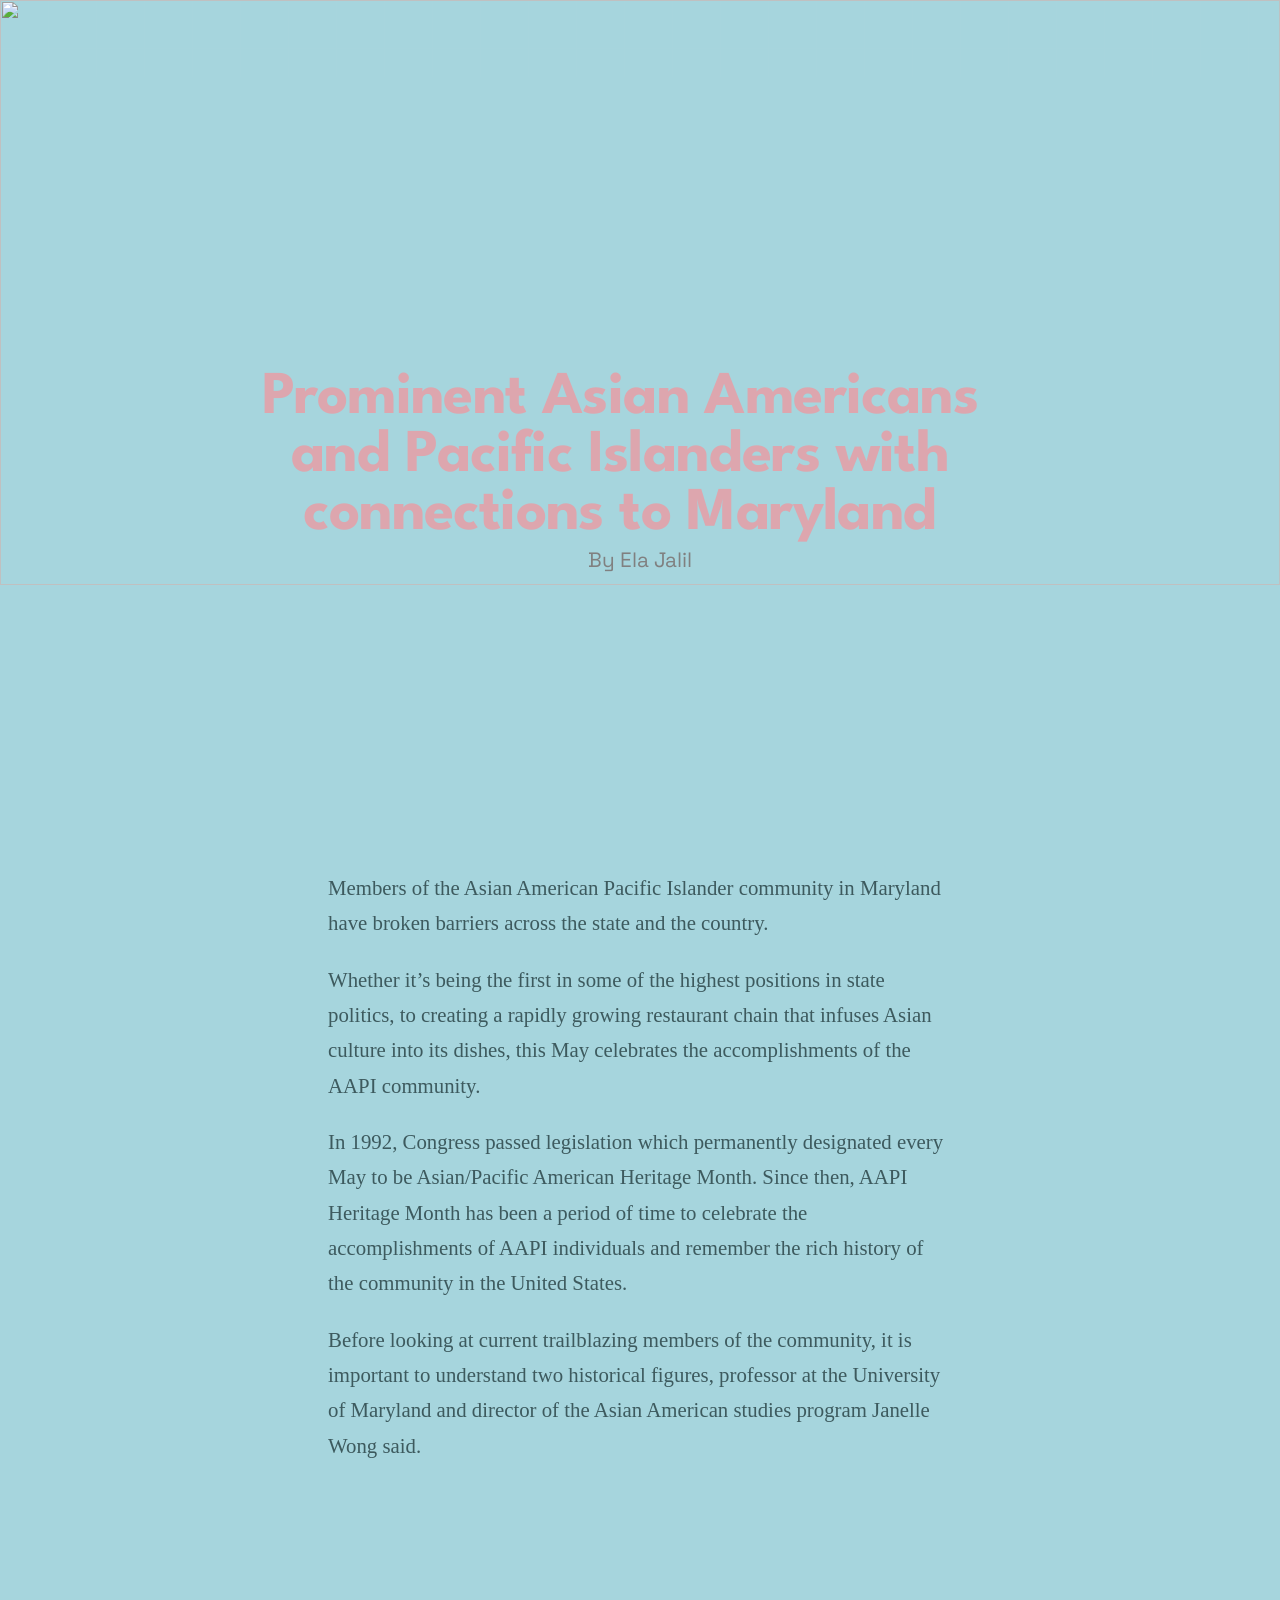
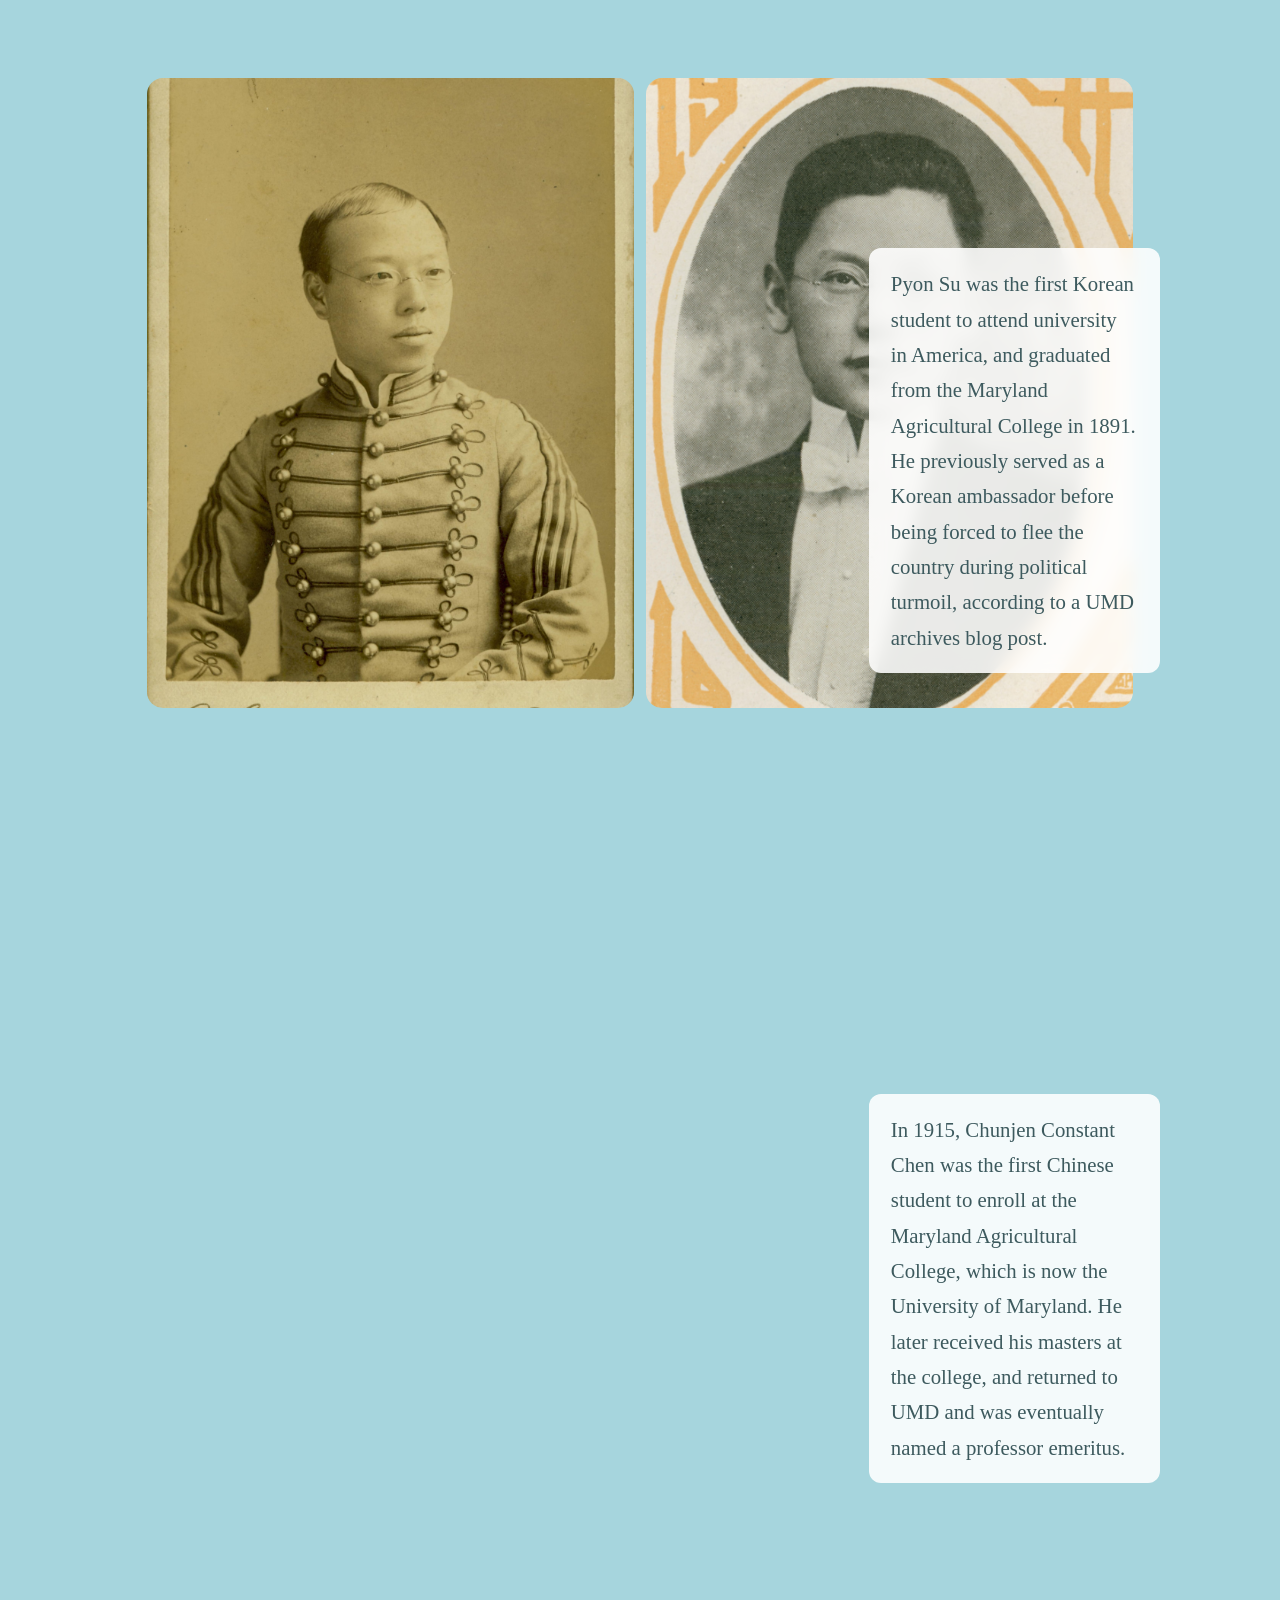
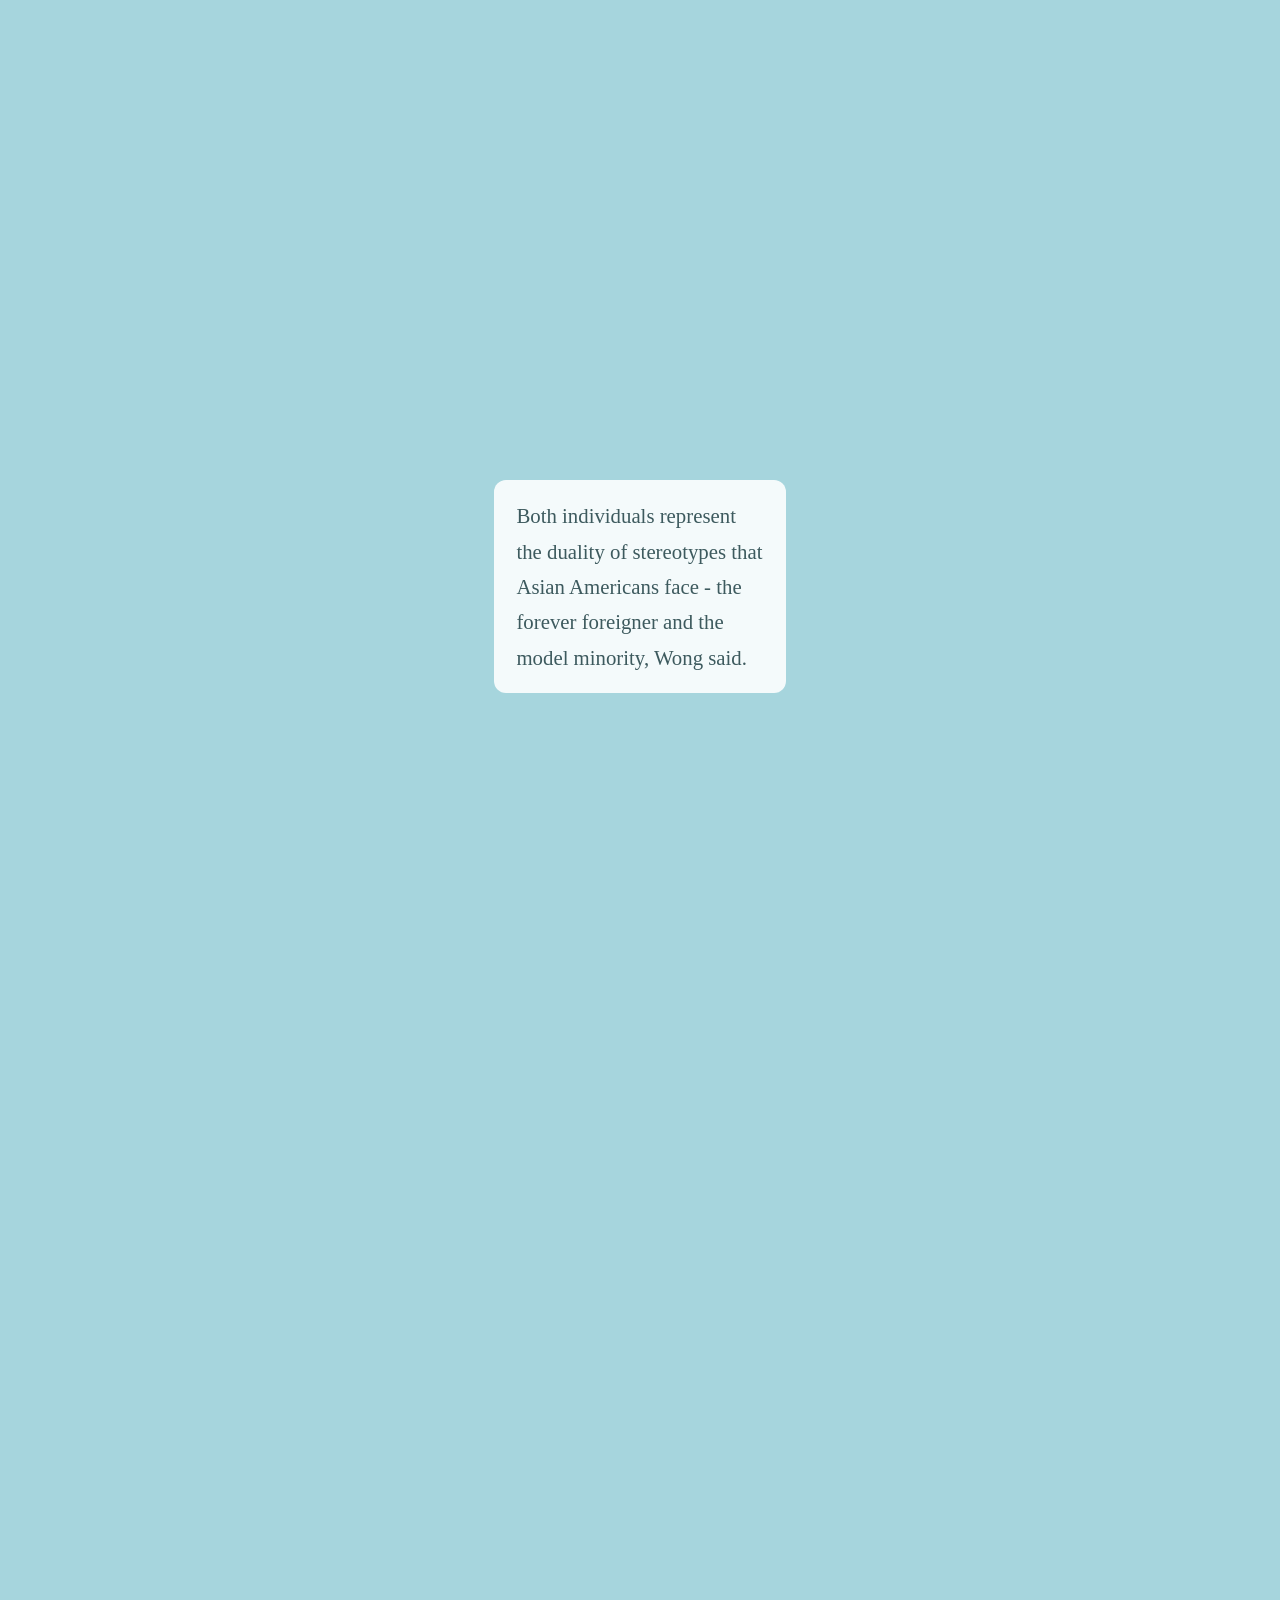
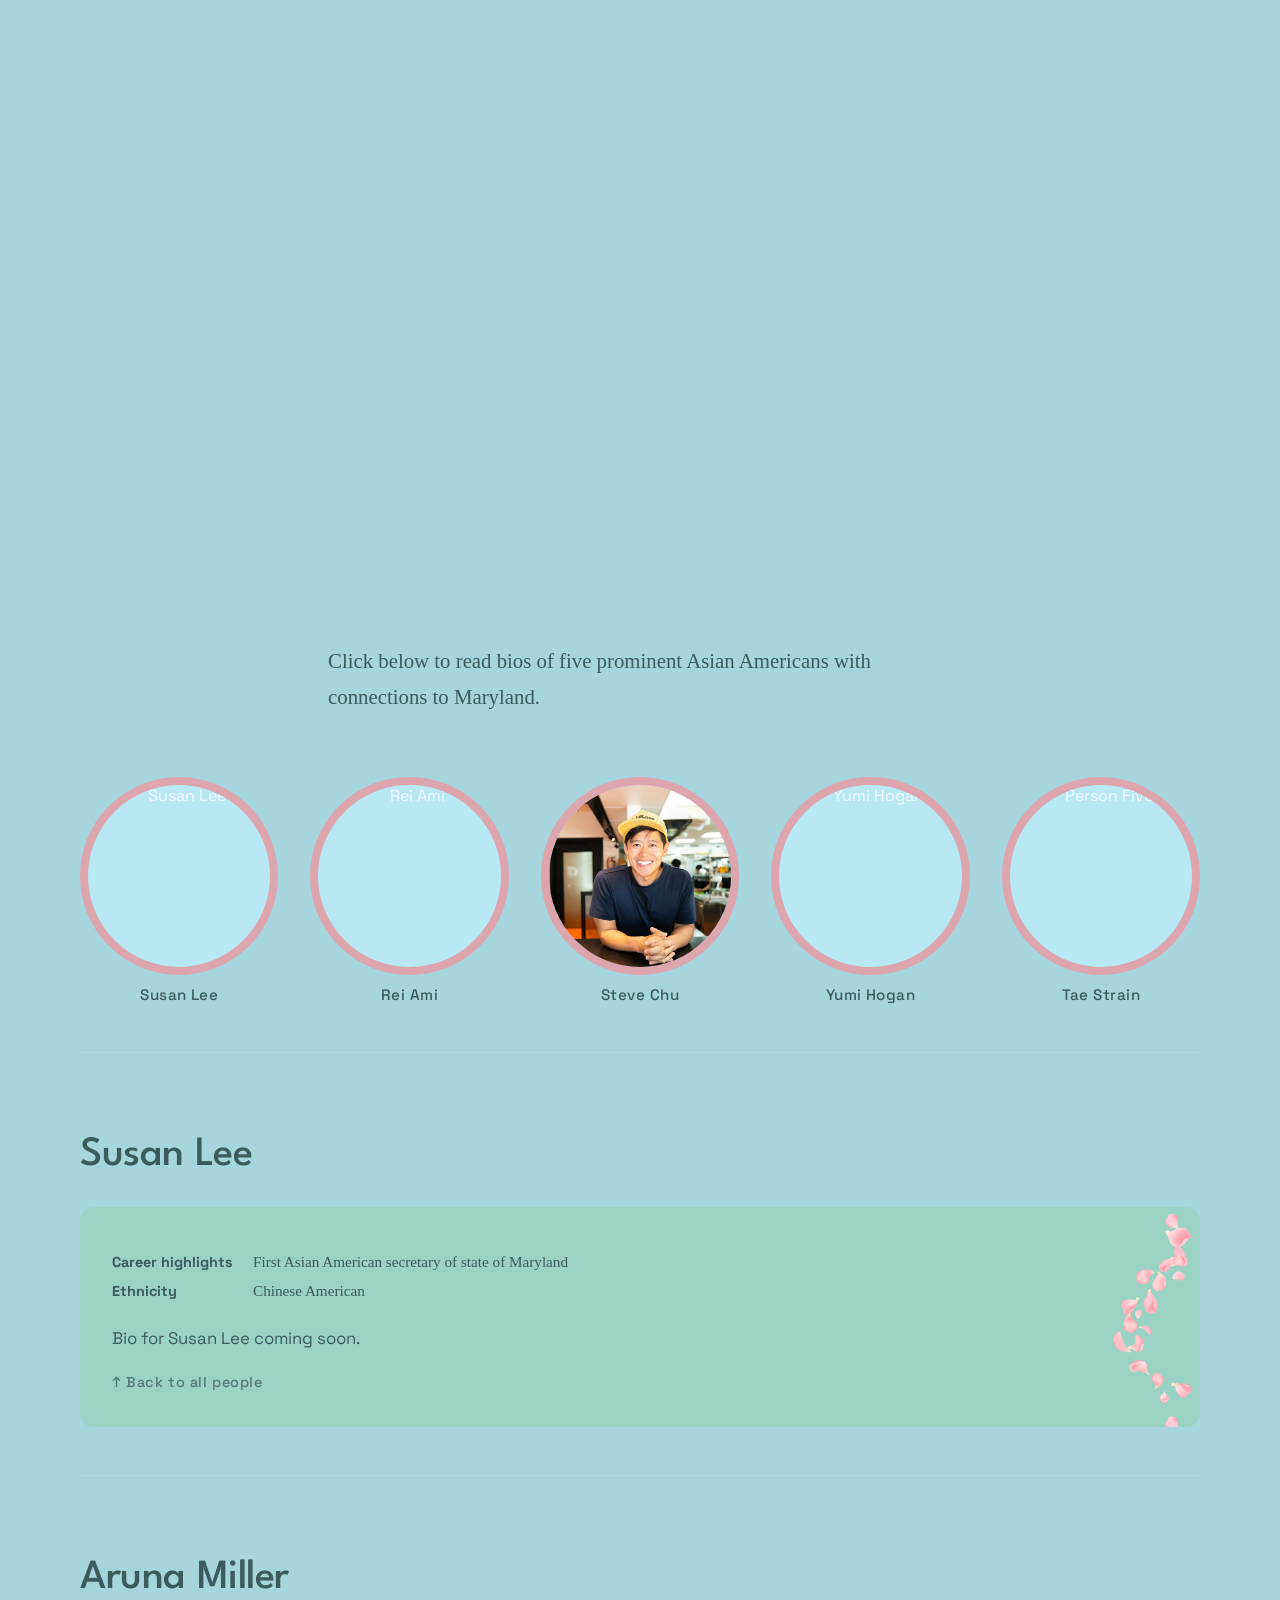
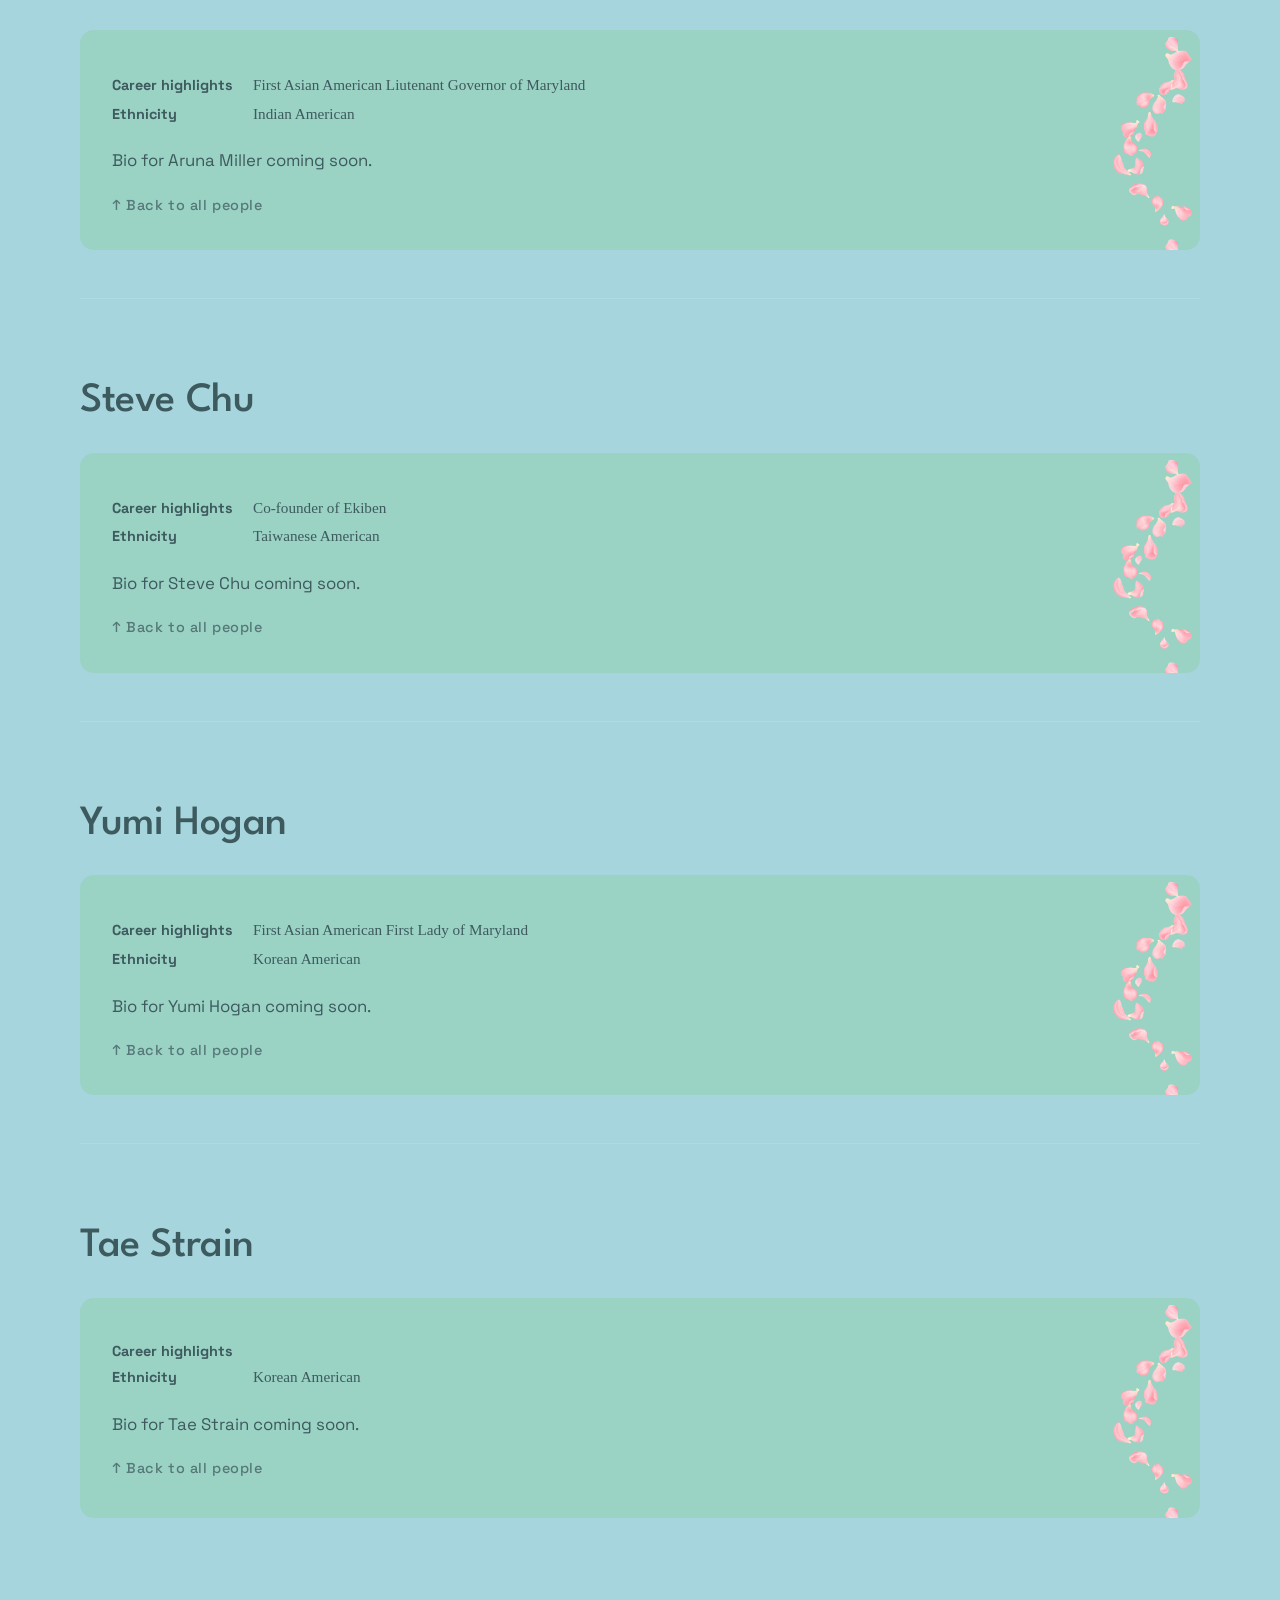
==== commit d9b86d6b: "r" ====
--- a/scrollytelling/index.html
+++ b/scrollytelling/index.html
@@ -77,8 +77,9 @@
 </p>
 				</div>
 				<div class="photo-step" data-visual="state-3">
-					<p>Text about both photos together goes here.</p>
+					<p>Both individuals represent the duality of stereotypes that Asian Americans face - the forever foreigner and the model minority, Wong said. </p>
 				</div>
+				<div class="photo-step photo-step-buffer" data-visual="state-3"></div>
 				<div class="photo-step" data-visual="state-4"></div>
 			</div>
 		</section>
--- a/scrollytelling/styles.css
+++ b/scrollytelling/styles.css
@@ -671,6 +671,10 @@
   min-height: 70vh;
 }
 
+.photo-step-buffer {
+  min-height: 80vh;
+}
+
 .photo-step p {
   font-size: clamp(1.05rem, 2vw, 1.3rem);
   font-family: Georgia, serif;
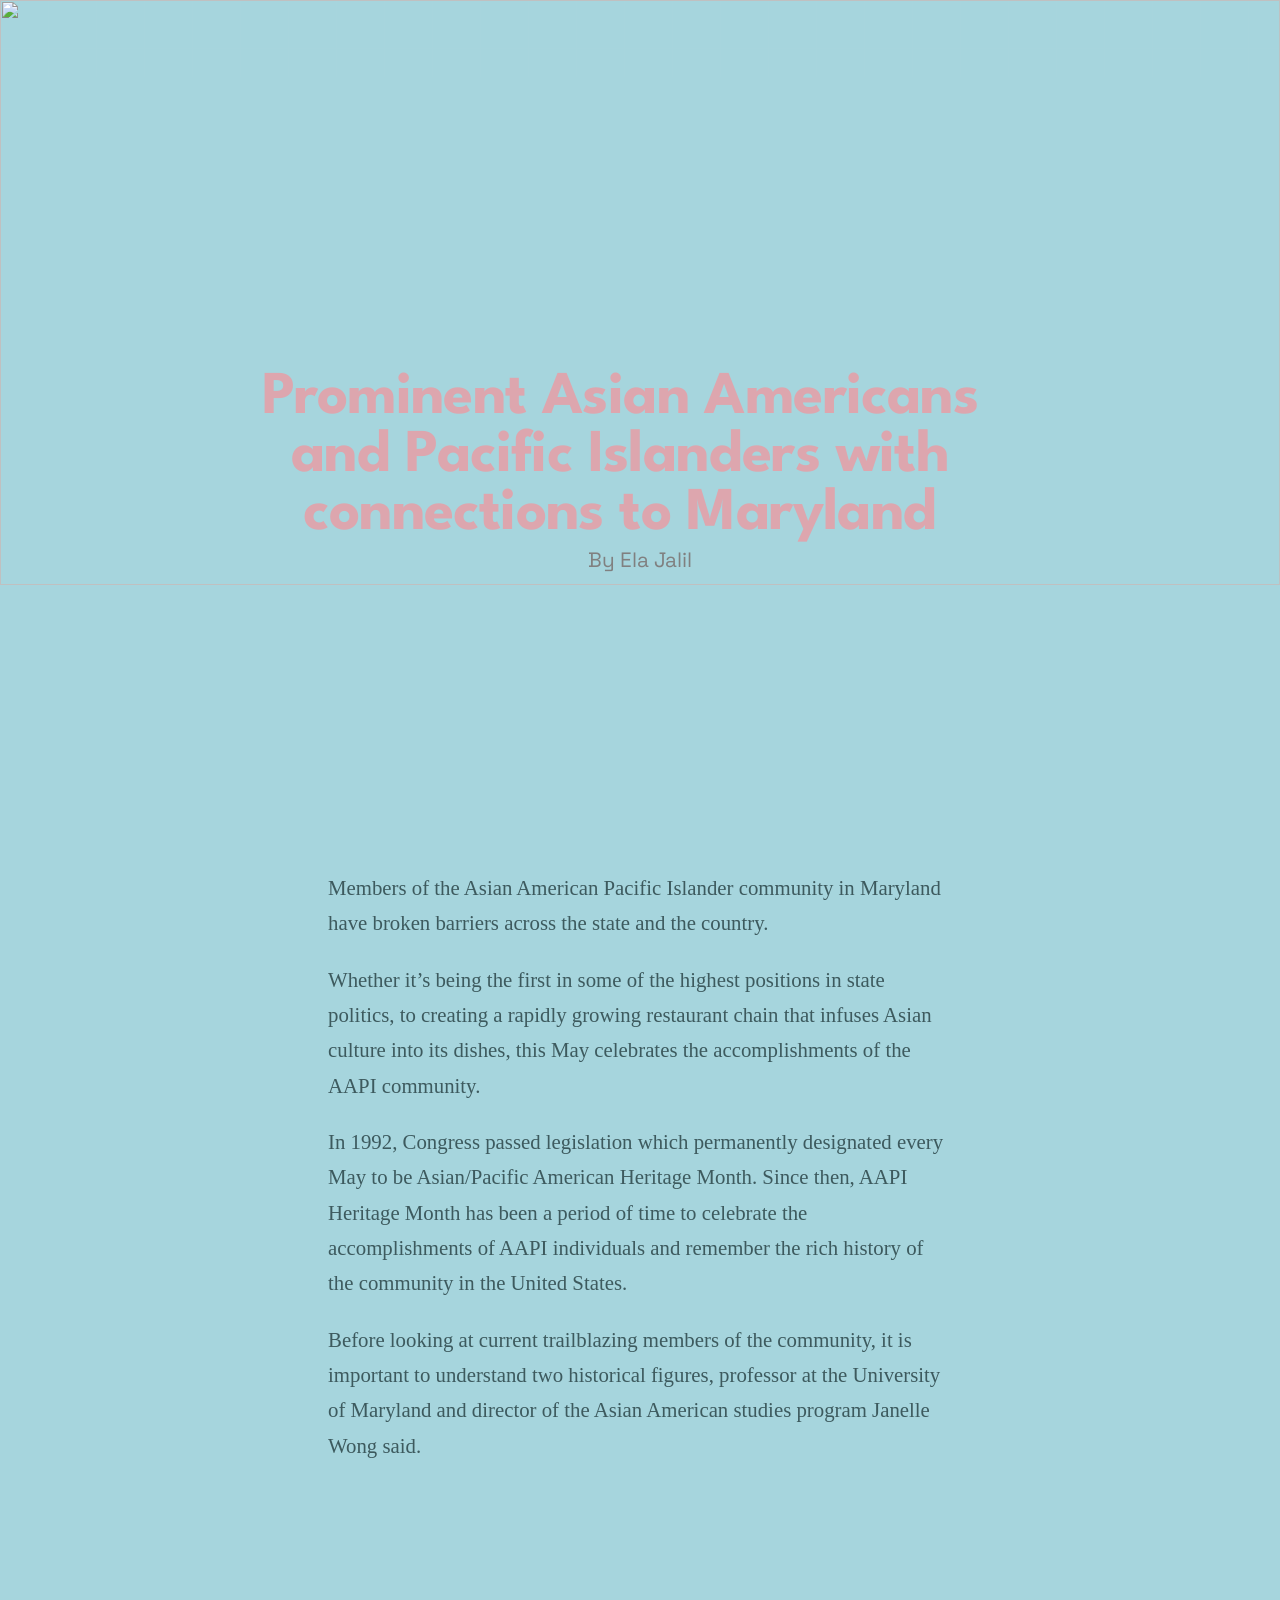
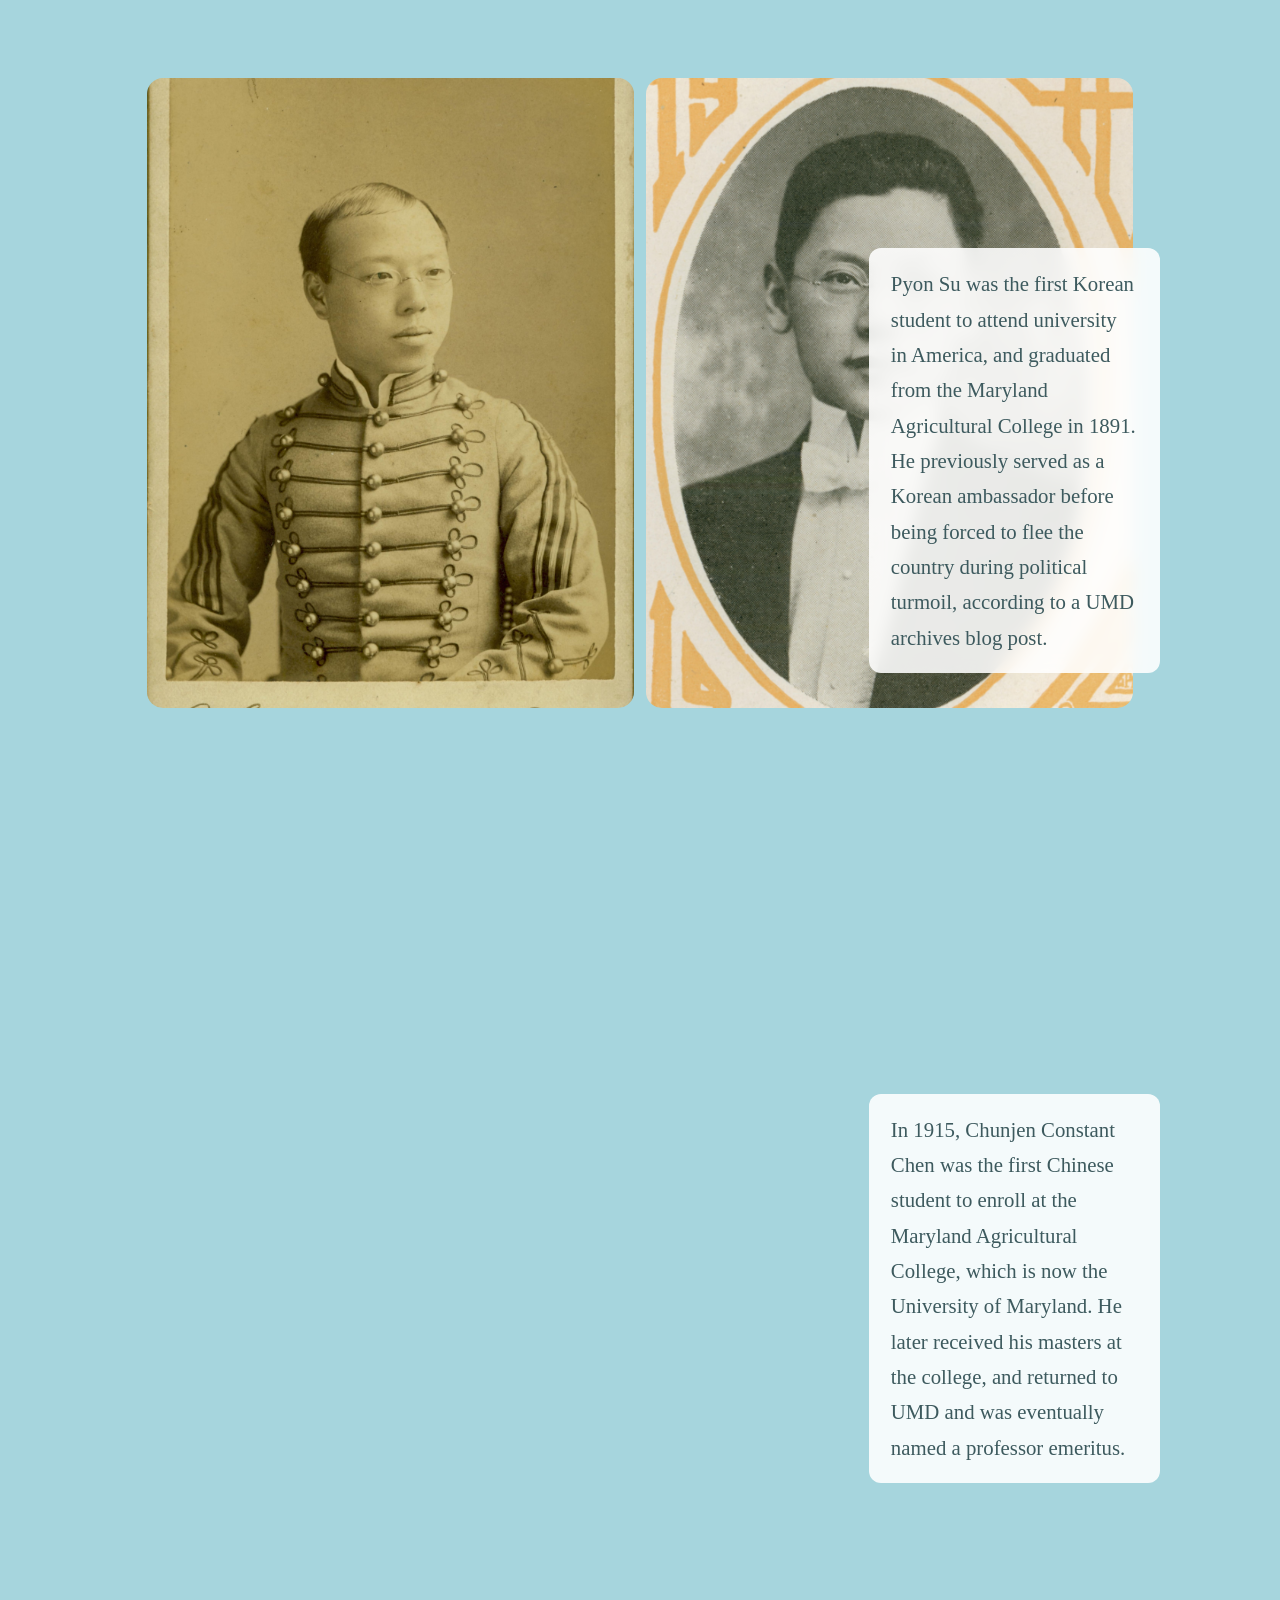
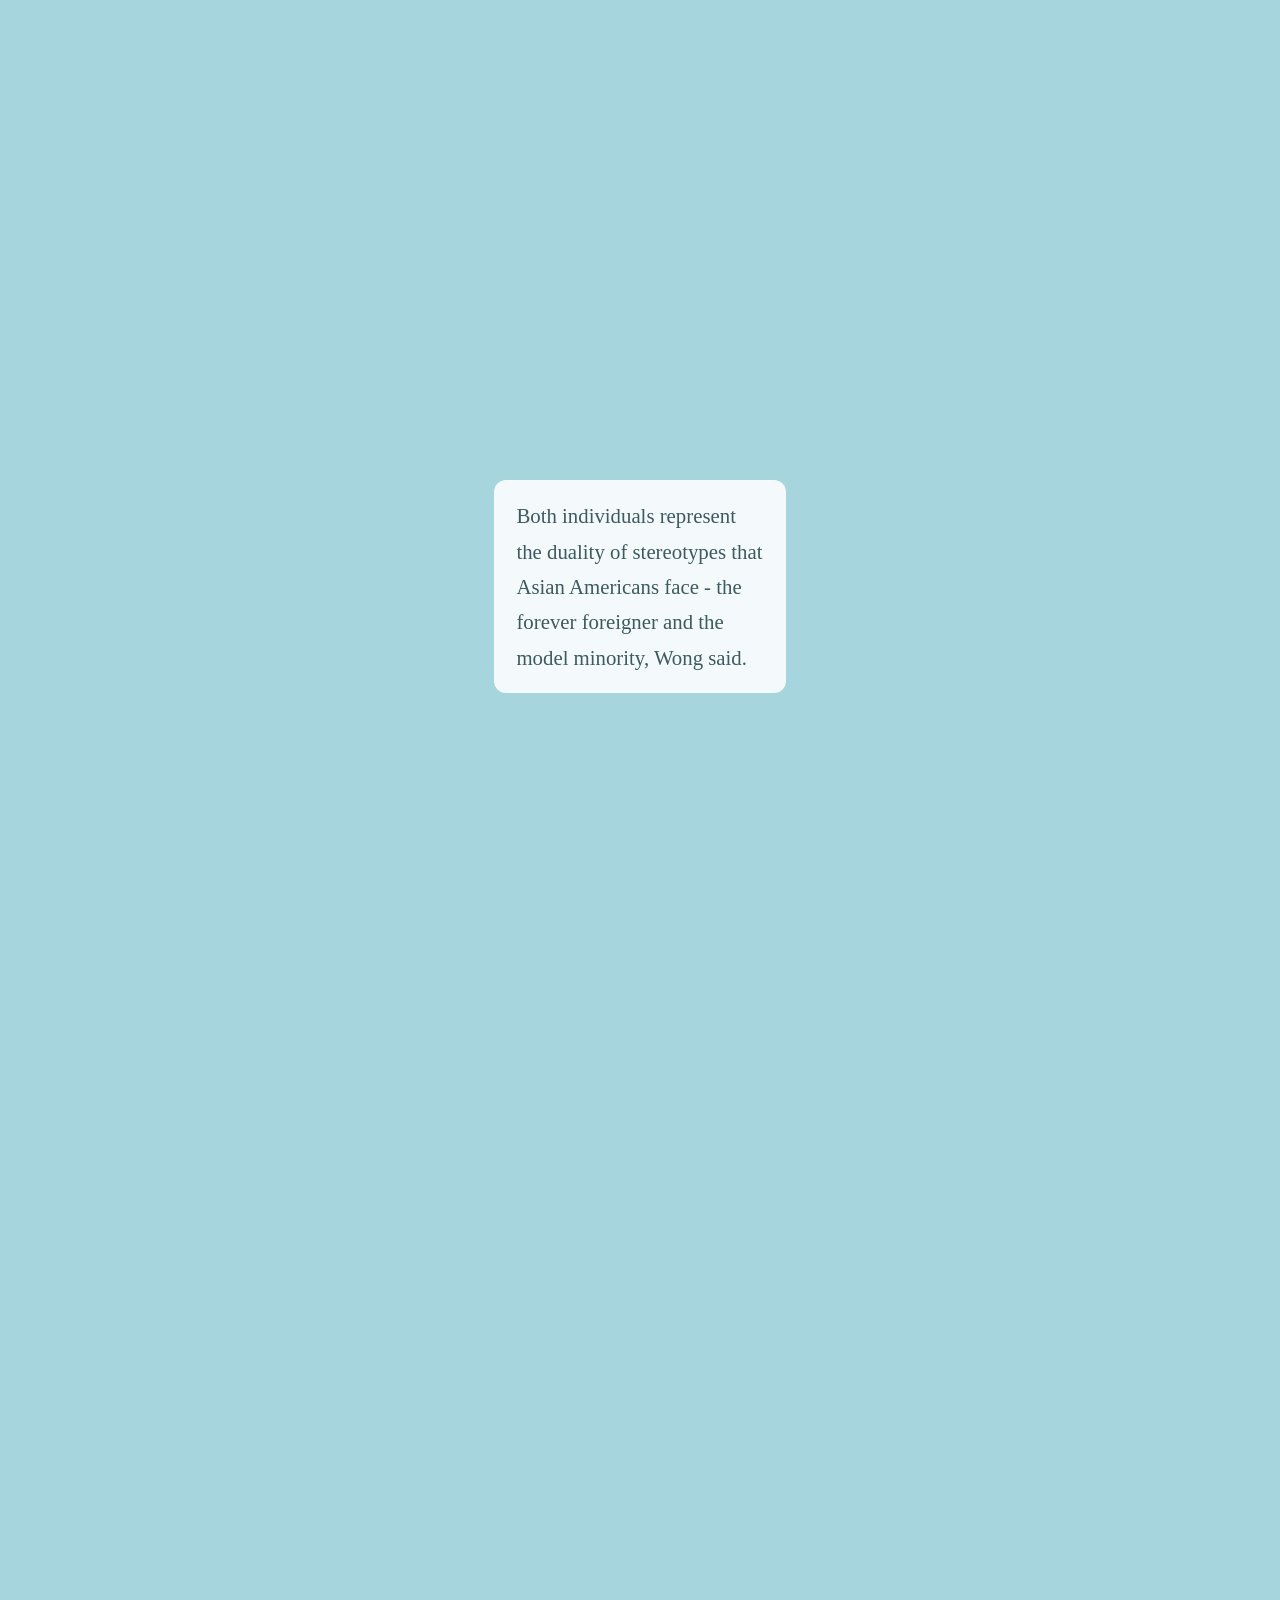
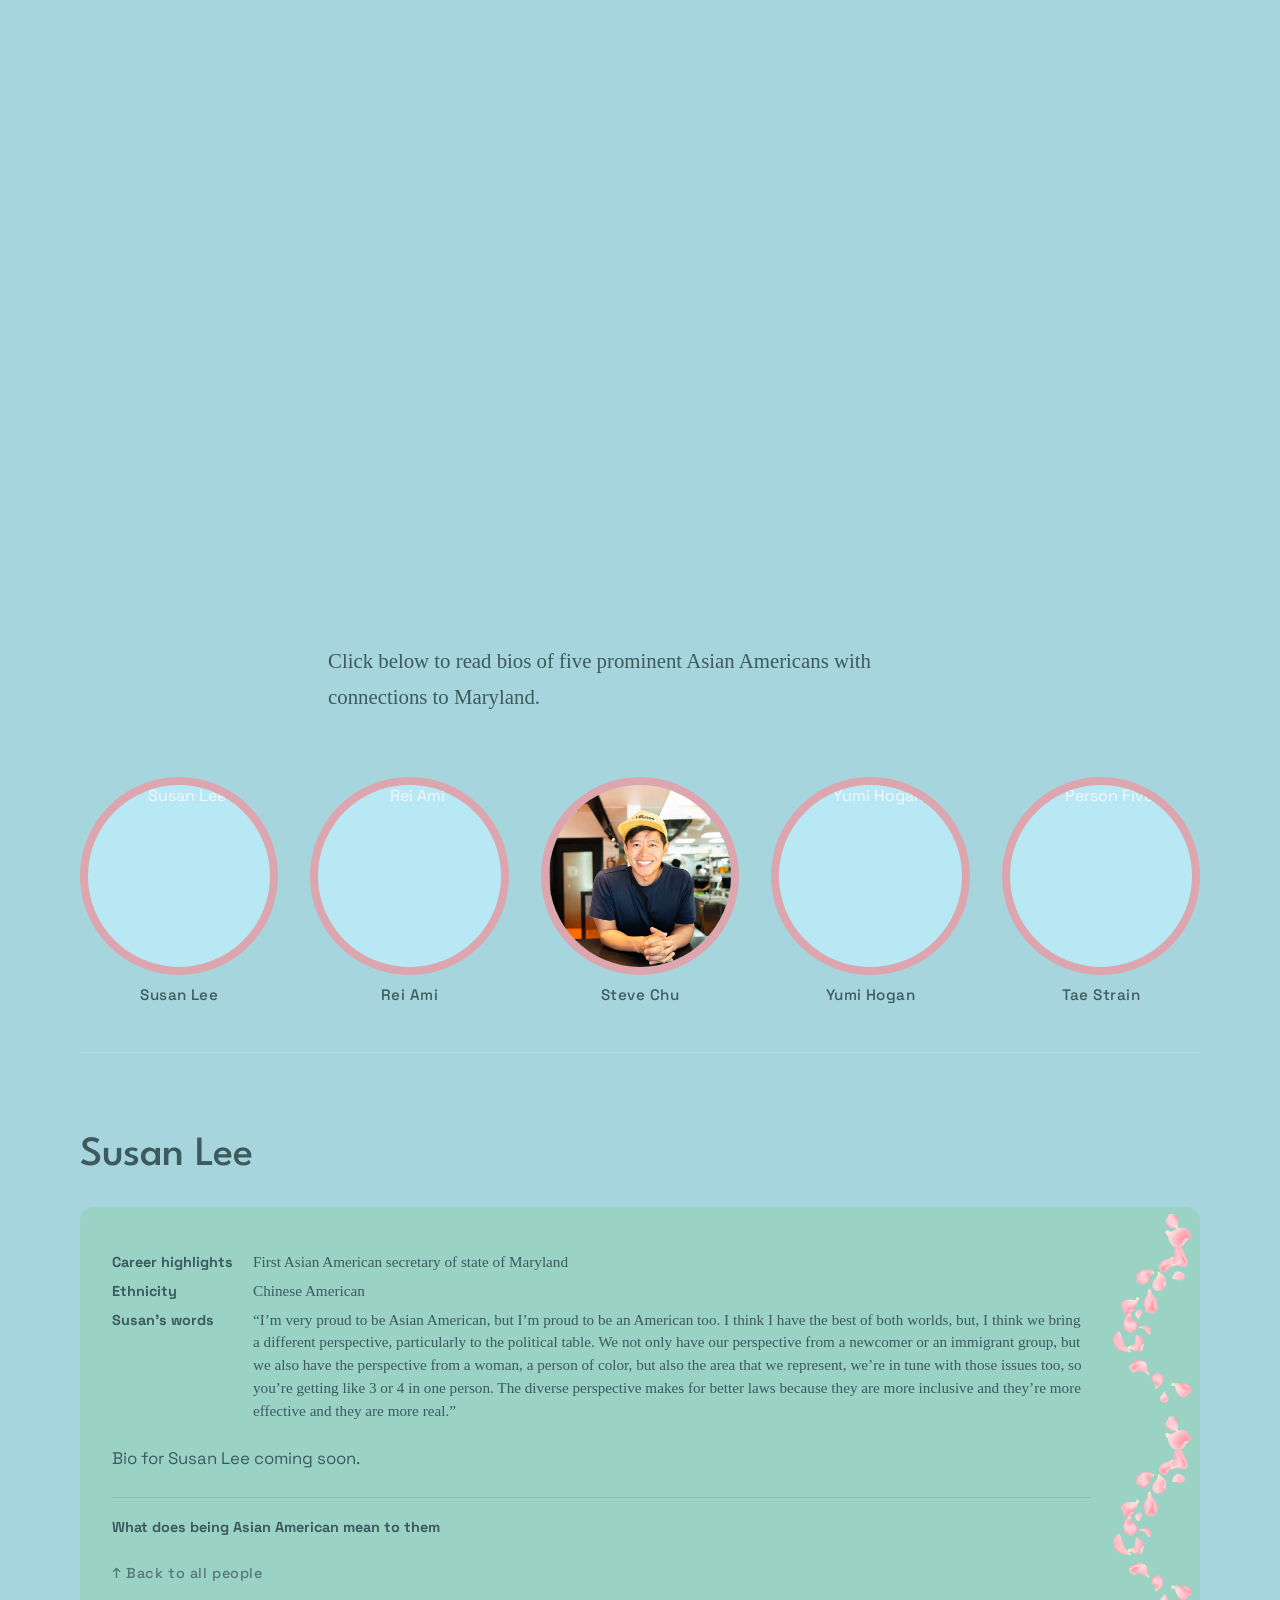
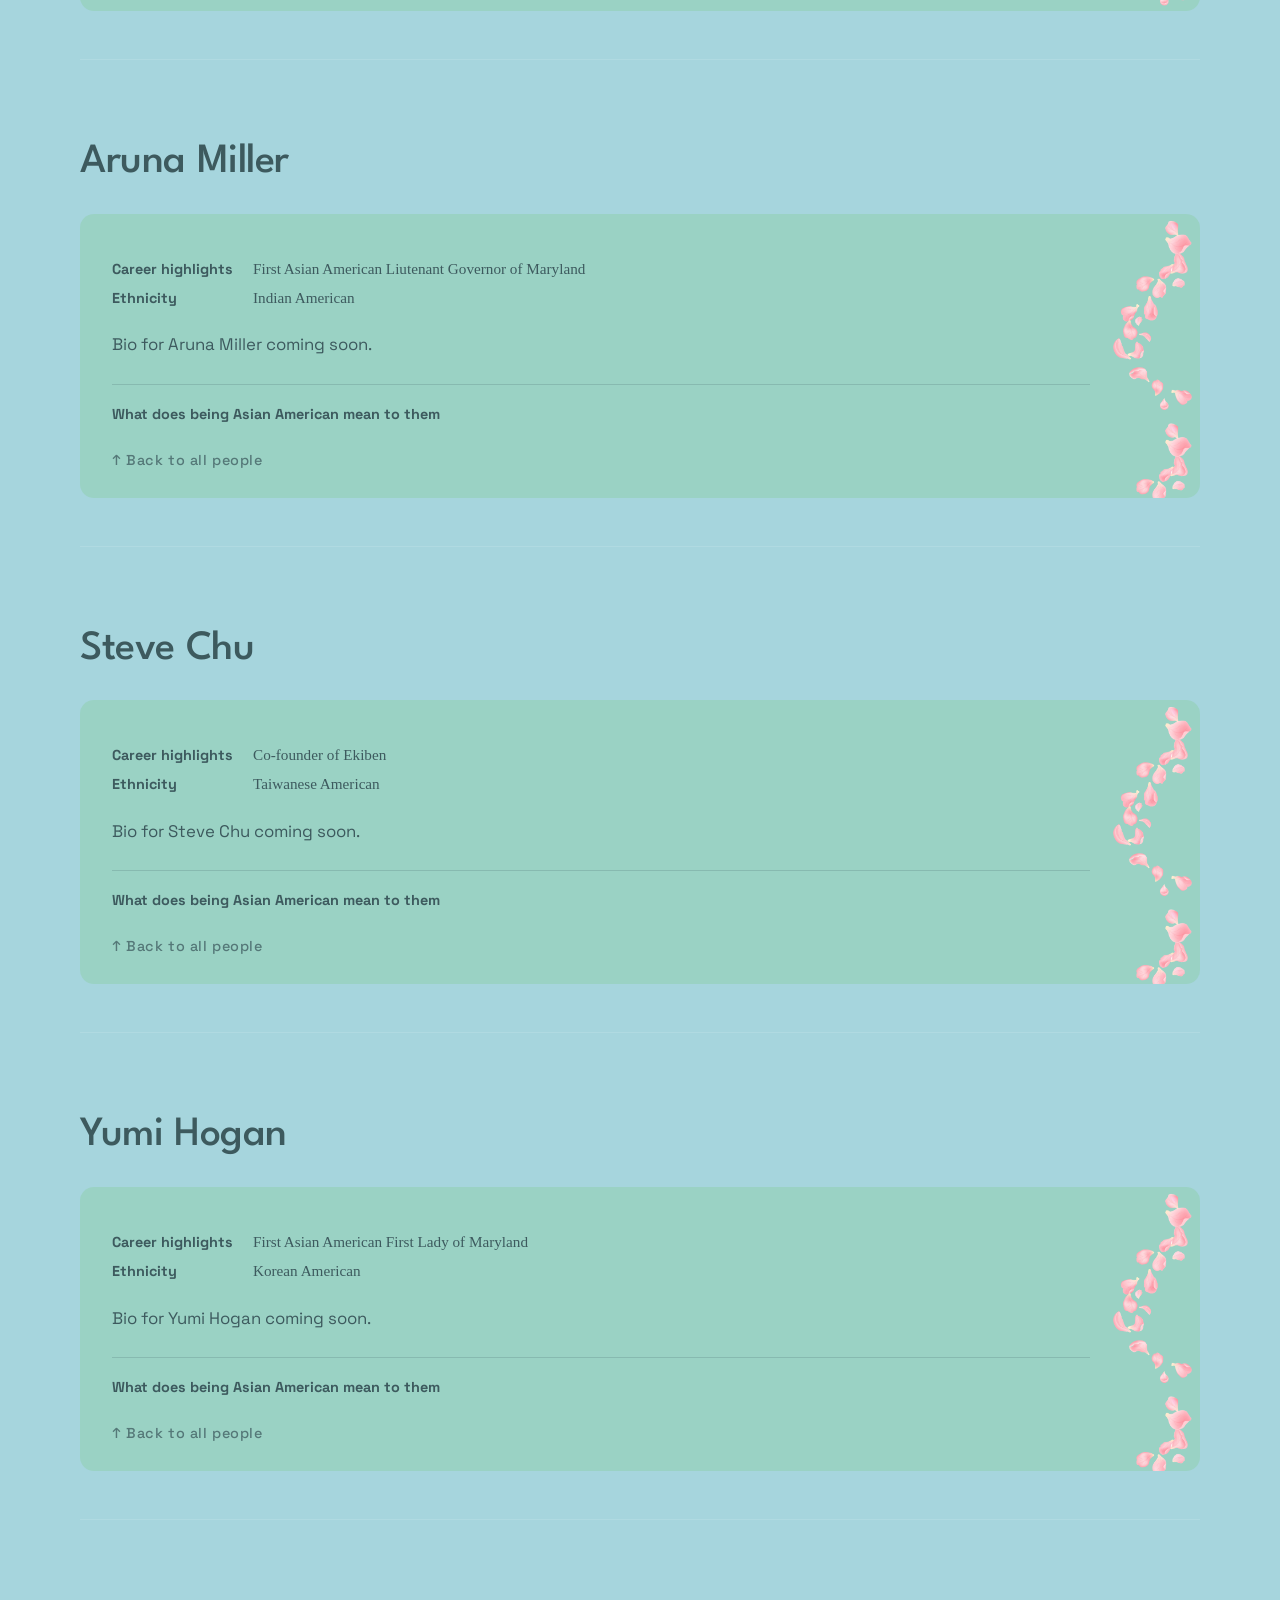
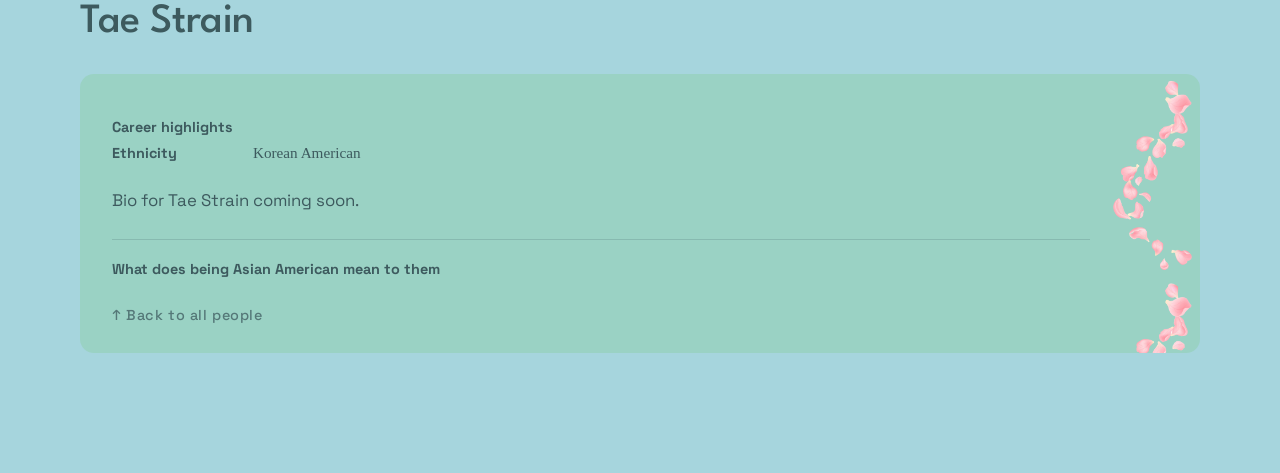
==== commit 26b9162d: "r" ====
--- a/scrollytelling/index.html
+++ b/scrollytelling/index.html
@@ -122,9 +122,15 @@
 					<dd>First Asian American secretary of state of Maryland</dd>
 					<dt>Ethnicity</dt>
 					<dd>Chinese American</dd>
+					<dt>Susan's words</dt>
+					<dd>“I’m very proud to be Asian American, but I’m proud to be an American too. I think I have the best of both worlds, but, I think we bring a different perspective, particularly to the political table. We not only have our perspective from a newcomer or an immigrant group, but we also have the perspective from a woman, a person of color, but also the area that we represent, we’re in tune with those issues too, so you’re getting like 3 or 4 in one person. The diverse perspective makes for better laws because they are more inclusive and they’re more effective and they are more real.”</dd>
 				</dl>
 				<br>
 				<p class="bio-text">Bio for Susan Lee coming soon.</p>
+				<div class="bio-aapi-meaning">
+					<p class="bio-aapi-label">What does being Asian American mean to them</p>
+					<p class="bio-aapi-text"></p>
+				</div>
 				<a href="#people-nav" class="back-to-circles">&#8593; Back to all people</a>
 			</div>
 		</section>
@@ -140,6 +146,10 @@
 				</dl>
 				<br>
 				<p class="bio-text">Bio for Aruna Miller coming soon.</p>
+				<div class="bio-aapi-meaning">
+					<p class="bio-aapi-label">What does being Asian American mean to them</p>
+					<p class="bio-aapi-text"></p>
+				</div>
 				<a href="#people-nav" class="back-to-circles">&#8593; Back to all people</a>
 			</div>
 		</section>
@@ -155,6 +165,10 @@
 				</dl>
 				<br>
 				<p class="bio-text">Bio for Steve Chu coming soon.</p>
+				<div class="bio-aapi-meaning">
+					<p class="bio-aapi-label">What does being Asian American mean to them</p>
+					<p class="bio-aapi-text"></p>
+				</div>
 				<a href="#people-nav" class="back-to-circles">&#8593; Back to all people</a>
 			</div>
 		</section>
@@ -170,6 +184,10 @@
 				</dl>
 				<br>
 				<p class="bio-text">Bio for Yumi Hogan coming soon.</p>
+				<div class="bio-aapi-meaning">
+					<p class="bio-aapi-label">What does being Asian American mean to them</p>
+					<p class="bio-aapi-text"></p>
+				</div>
 				<a href="#people-nav" class="back-to-circles">&#8593; Back to all people</a>
 			</div>
 		</section>
@@ -185,6 +203,10 @@
 				</dl>
 				<br>
 				<p class="bio-text">Bio for Tae Strain coming soon.</p>
+				<div class="bio-aapi-meaning">
+					<p class="bio-aapi-label">What does being Asian American mean to them</p>
+					<p class="bio-aapi-text"></p>
+				</div>
 				<a href="#people-nav" class="back-to-circles">&#8593; Back to all people</a>
 			</div>
 		</section>
--- a/scrollytelling/styles.css
+++ b/scrollytelling/styles.css
@@ -798,3 +798,30 @@
   object-fit: contain;
   opacity: 0.9;
 }
+
+/* =====================
+   BIO AAPI MEANING
+   ===================== */
+
+.bio-aapi-meaning {
+  margin-top: 24px;
+  padding-top: 20px;
+  border-top: 1px solid rgba(61, 90, 94, 0.2);
+}
+
+.bio-aapi-label {
+  font-family: 'Space Grotesk', sans-serif;
+  font-weight: 700;
+  font-size: 0.9rem;
+  color: #3d5a5e;
+  margin-bottom: 8px !important;
+}
+
+.bio-aapi-text {
+  font-family: Georgia, serif;
+  font-size: 1rem;
+  color: #3d5a5e;
+  line-height: 1.75;
+  font-style: italic;
+  max-width: 60ch;
+}
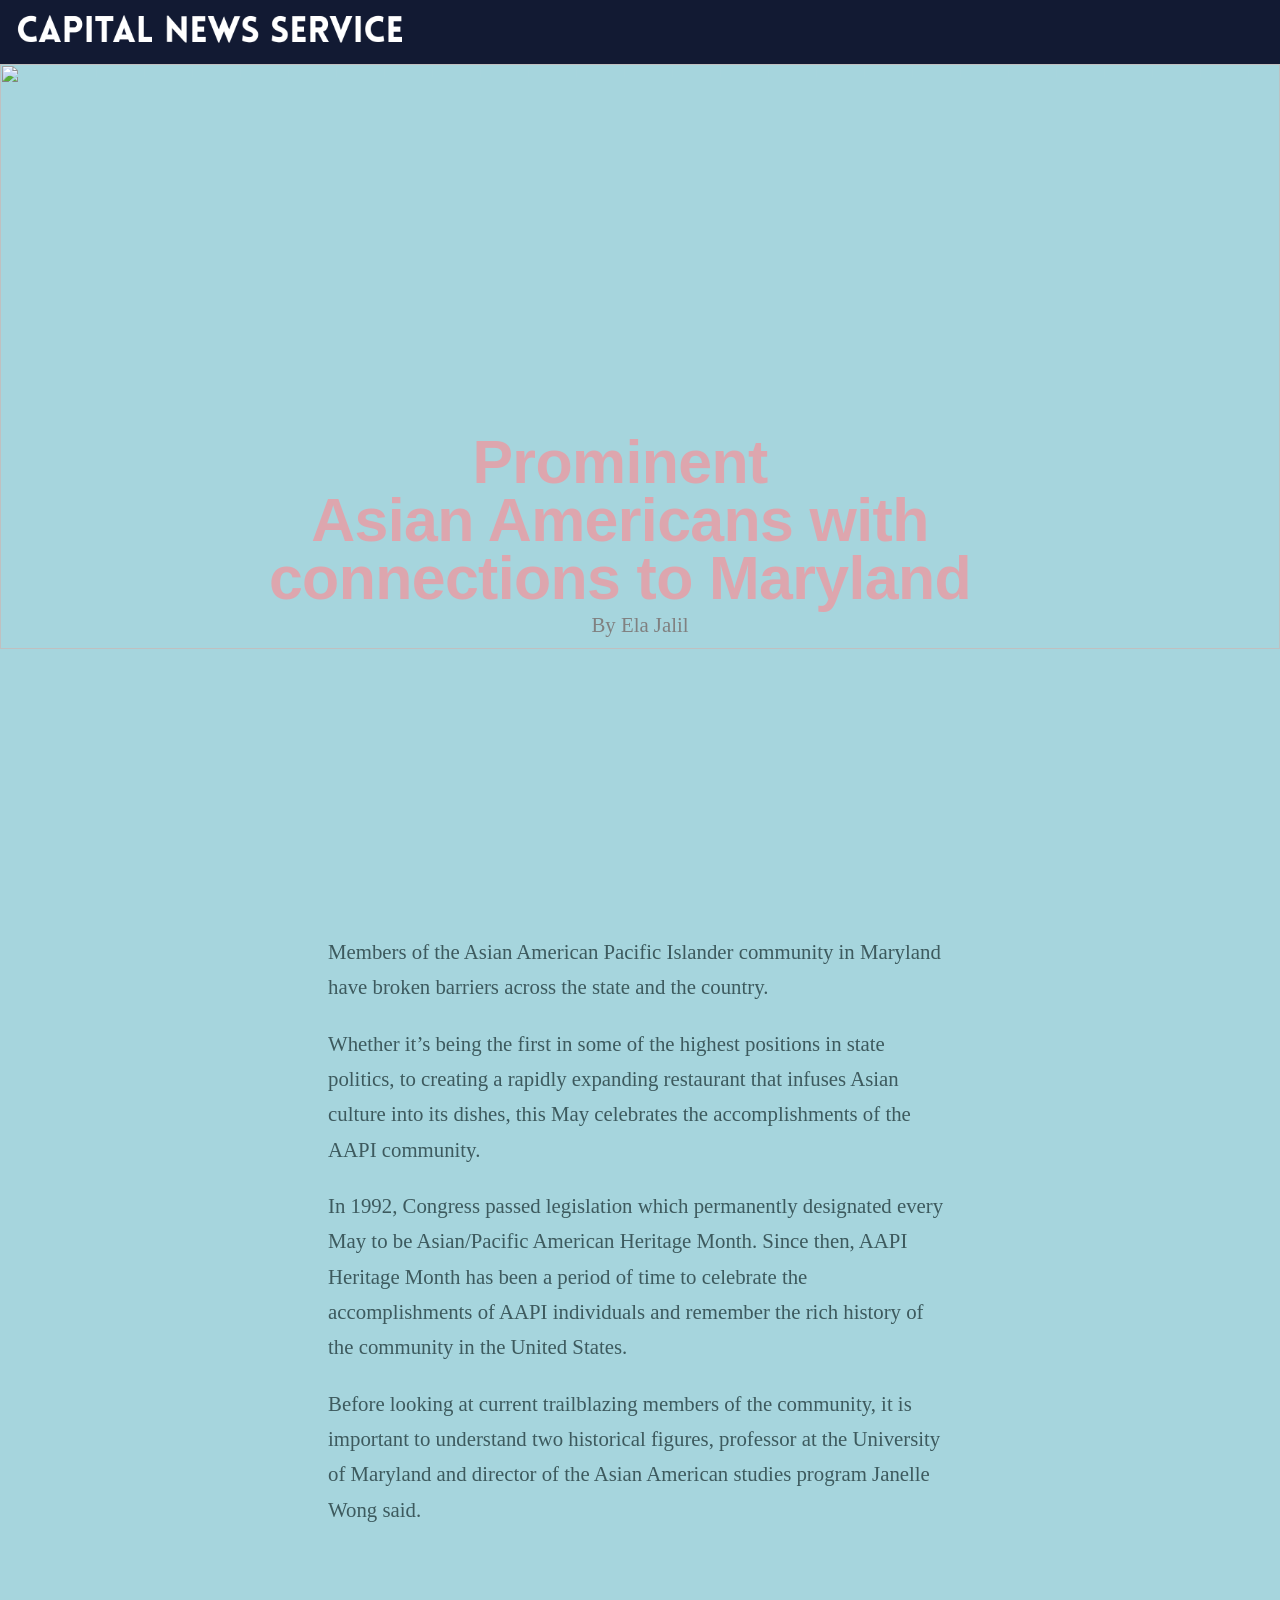
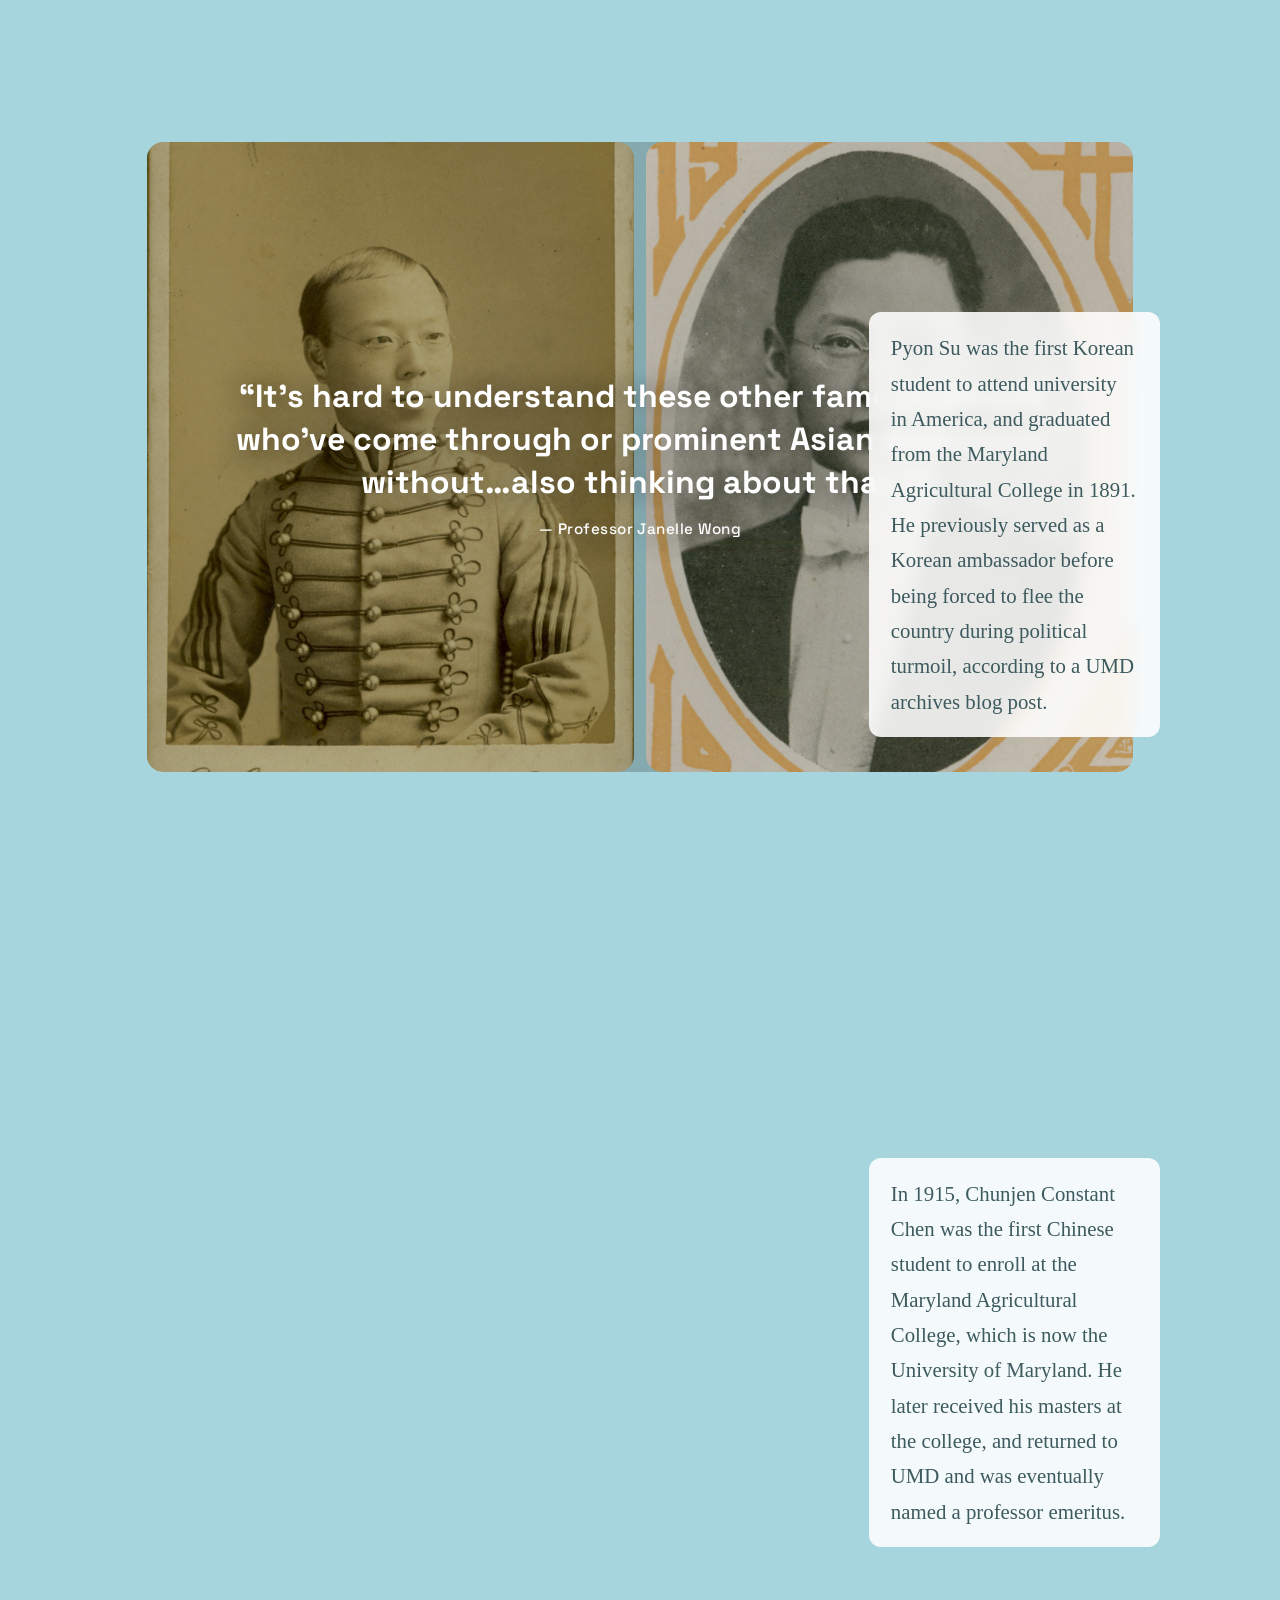
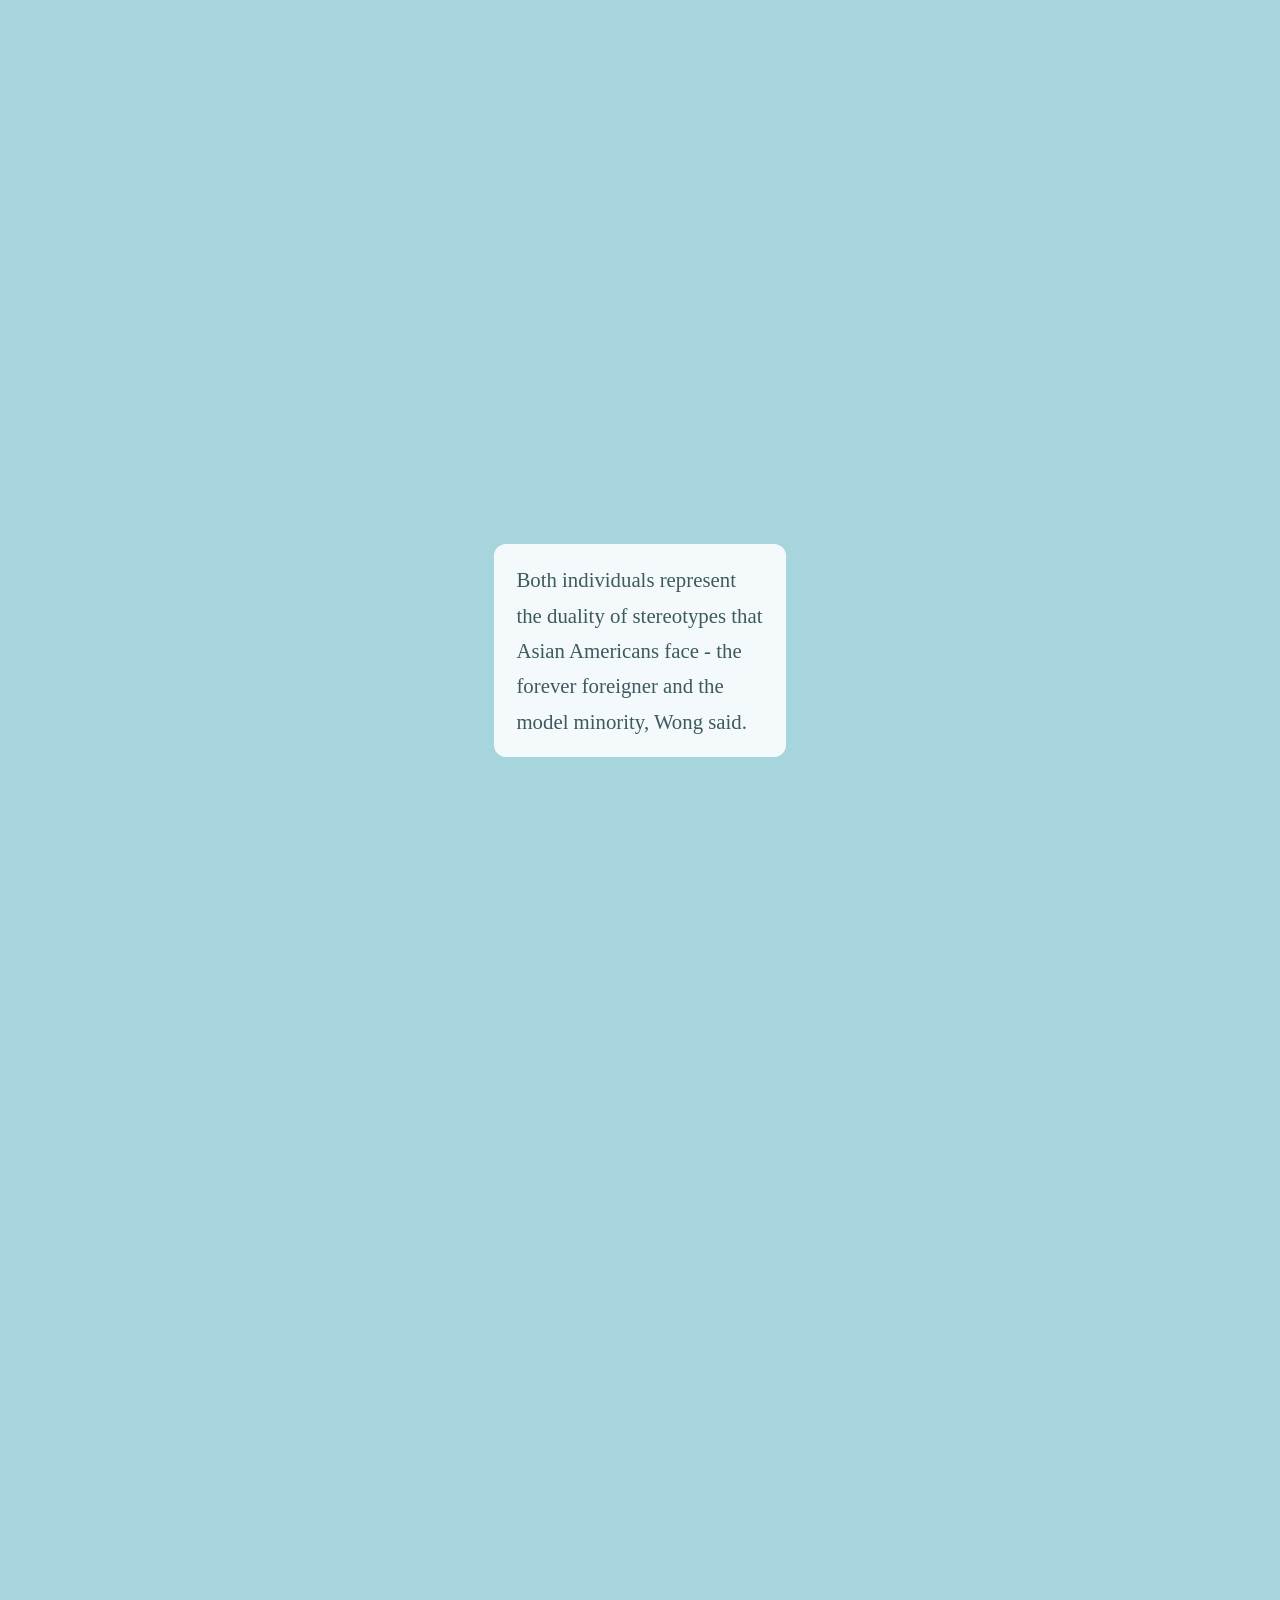
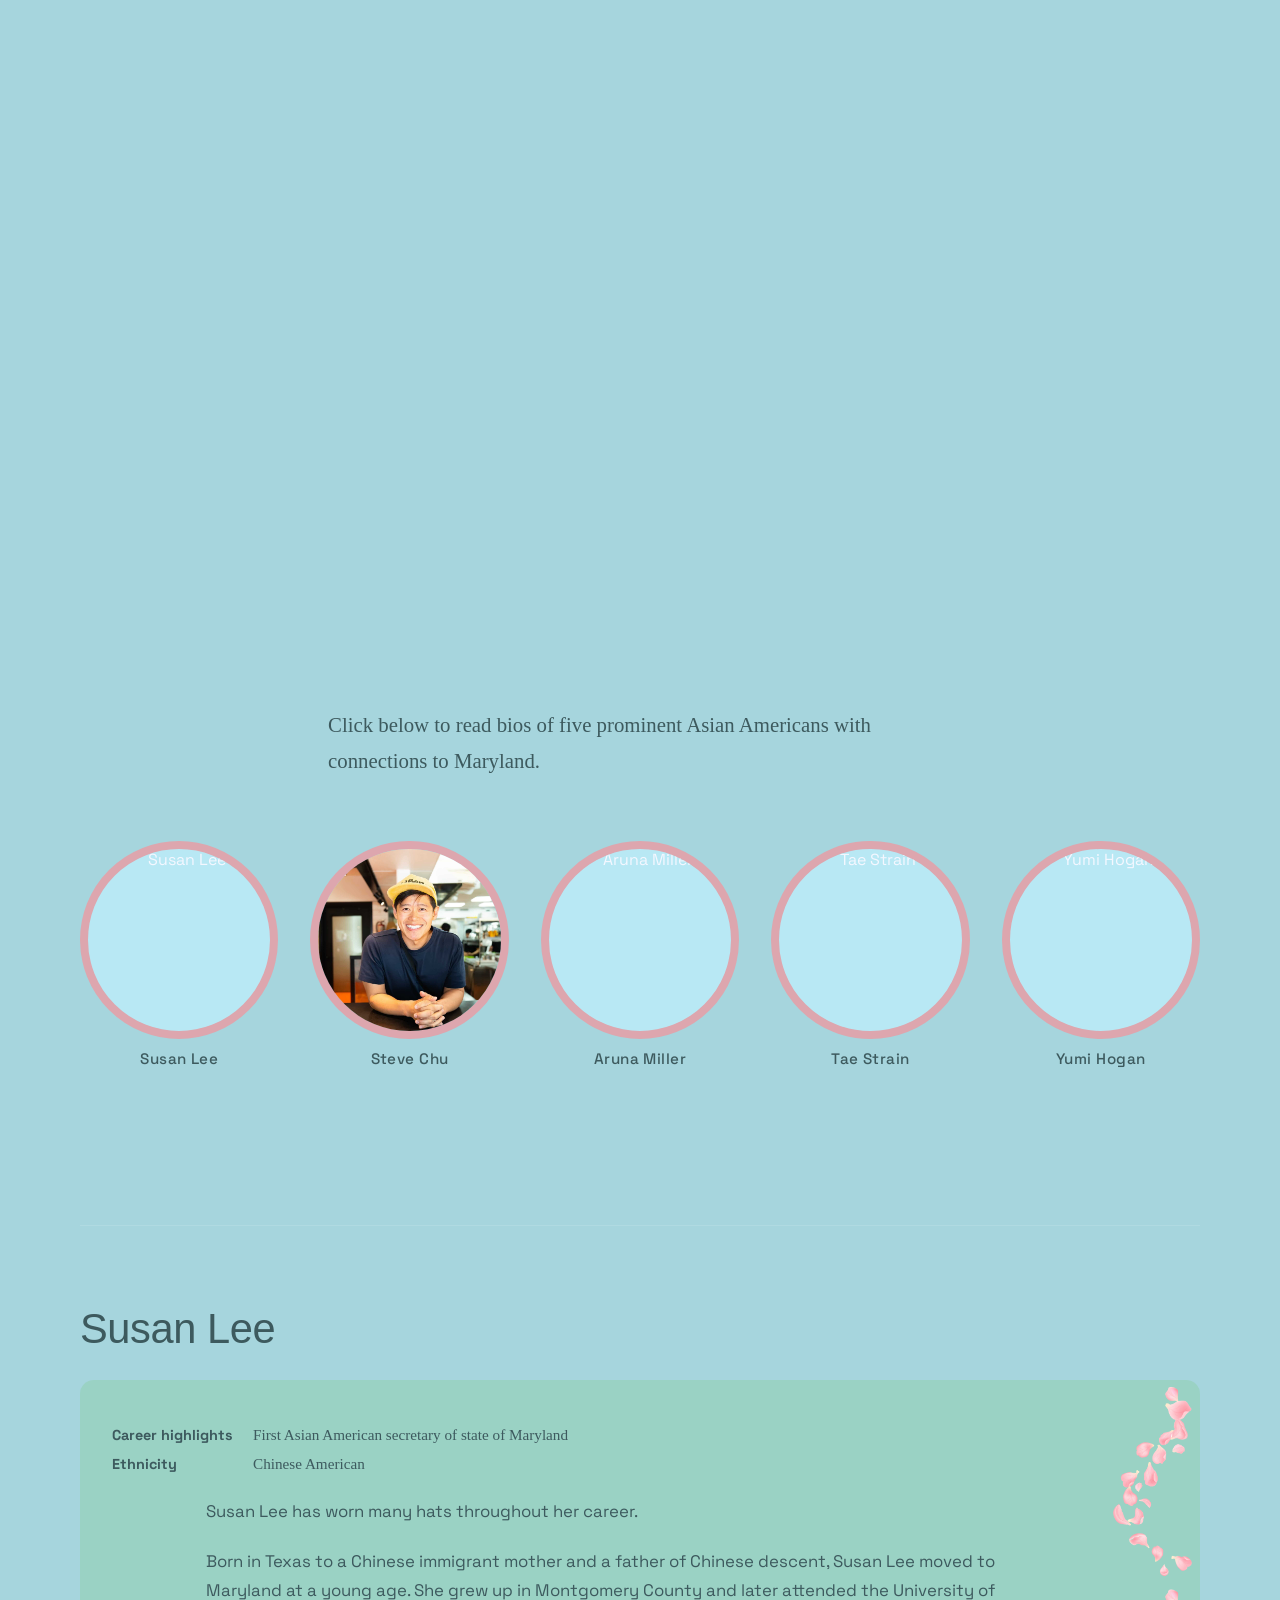
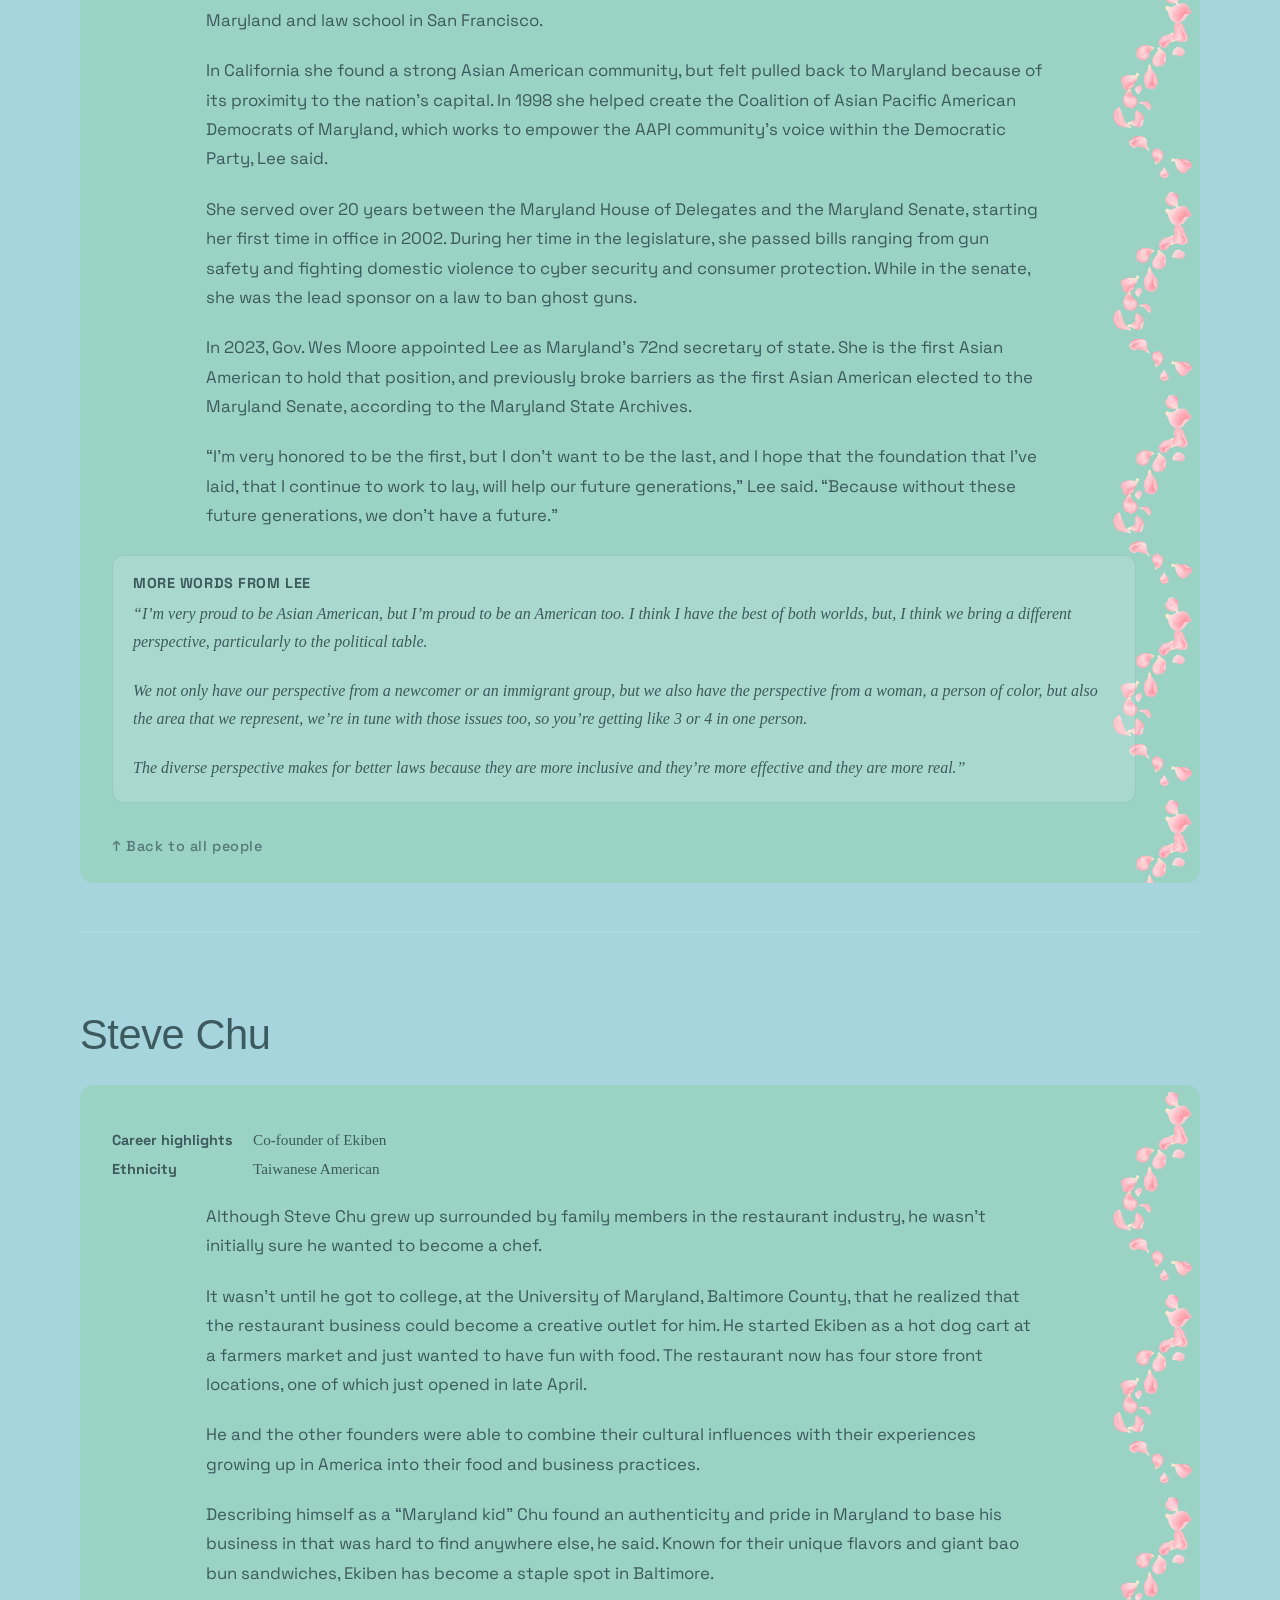
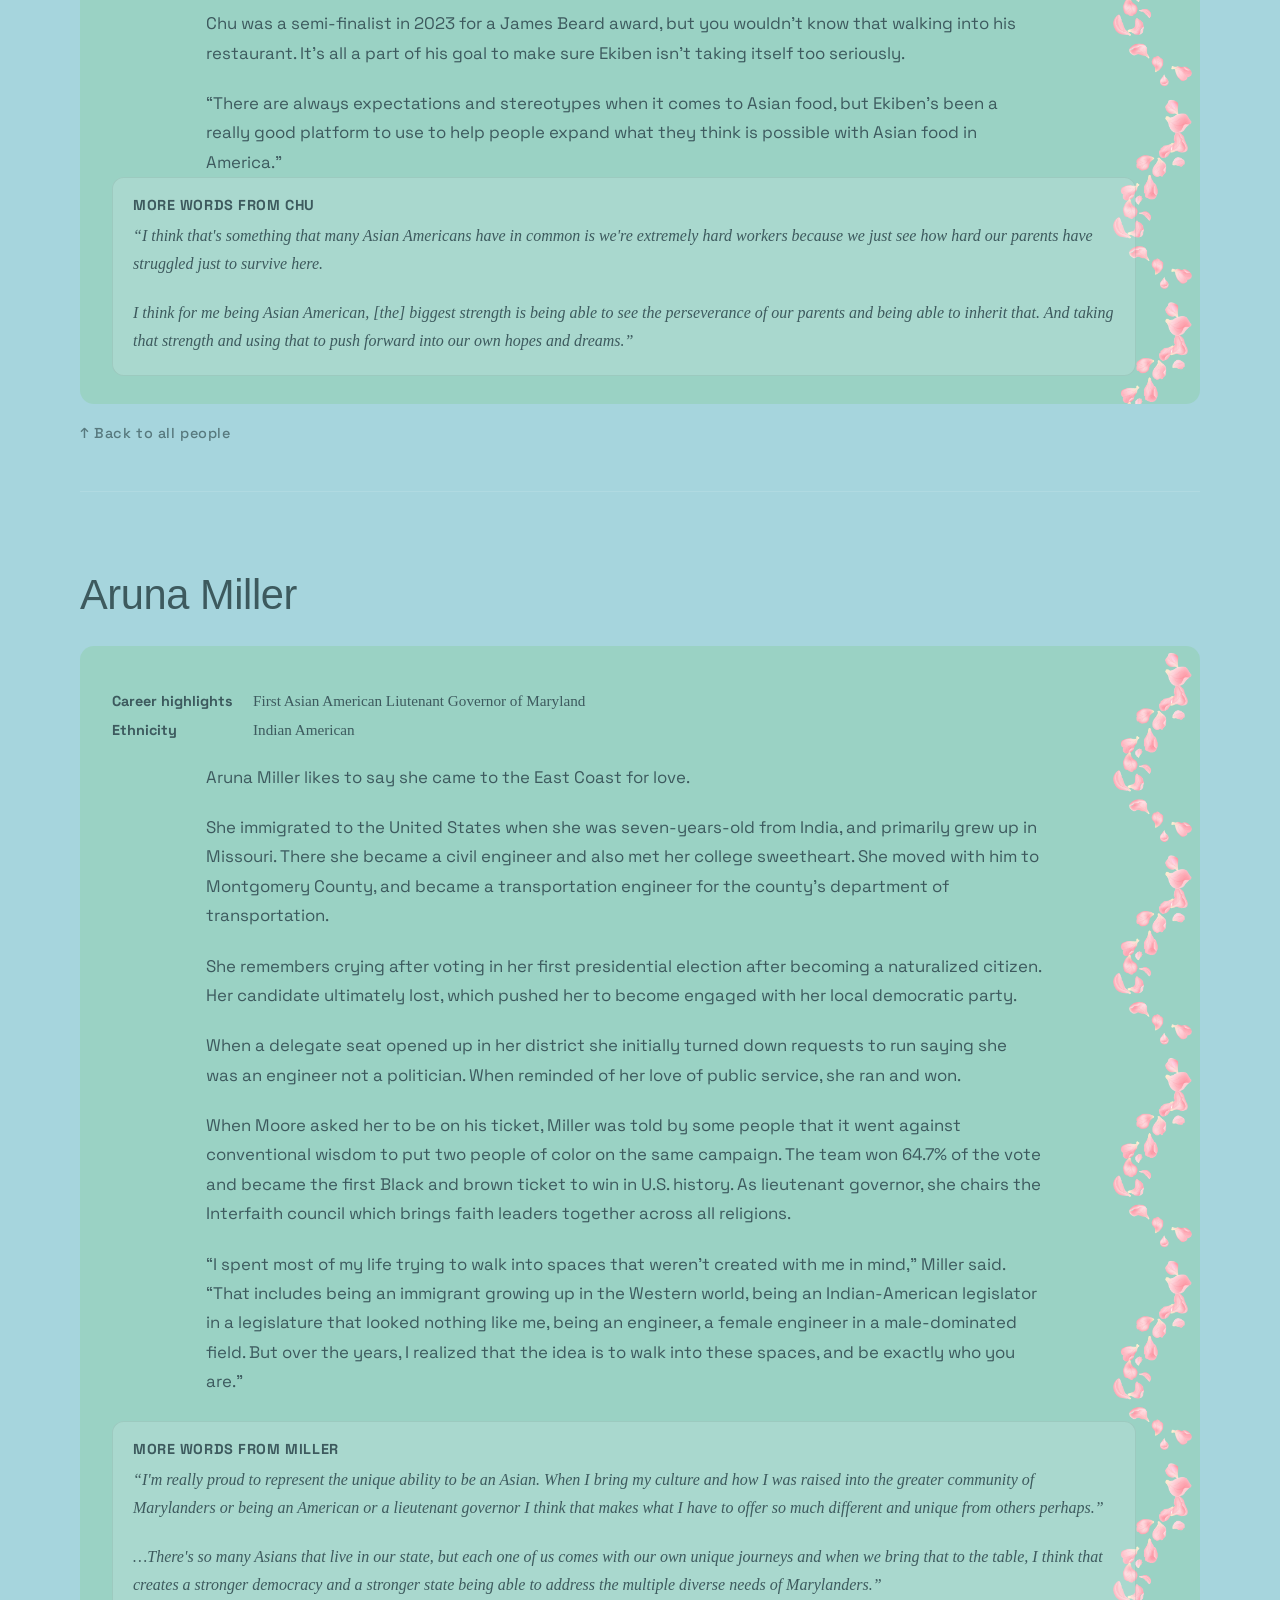
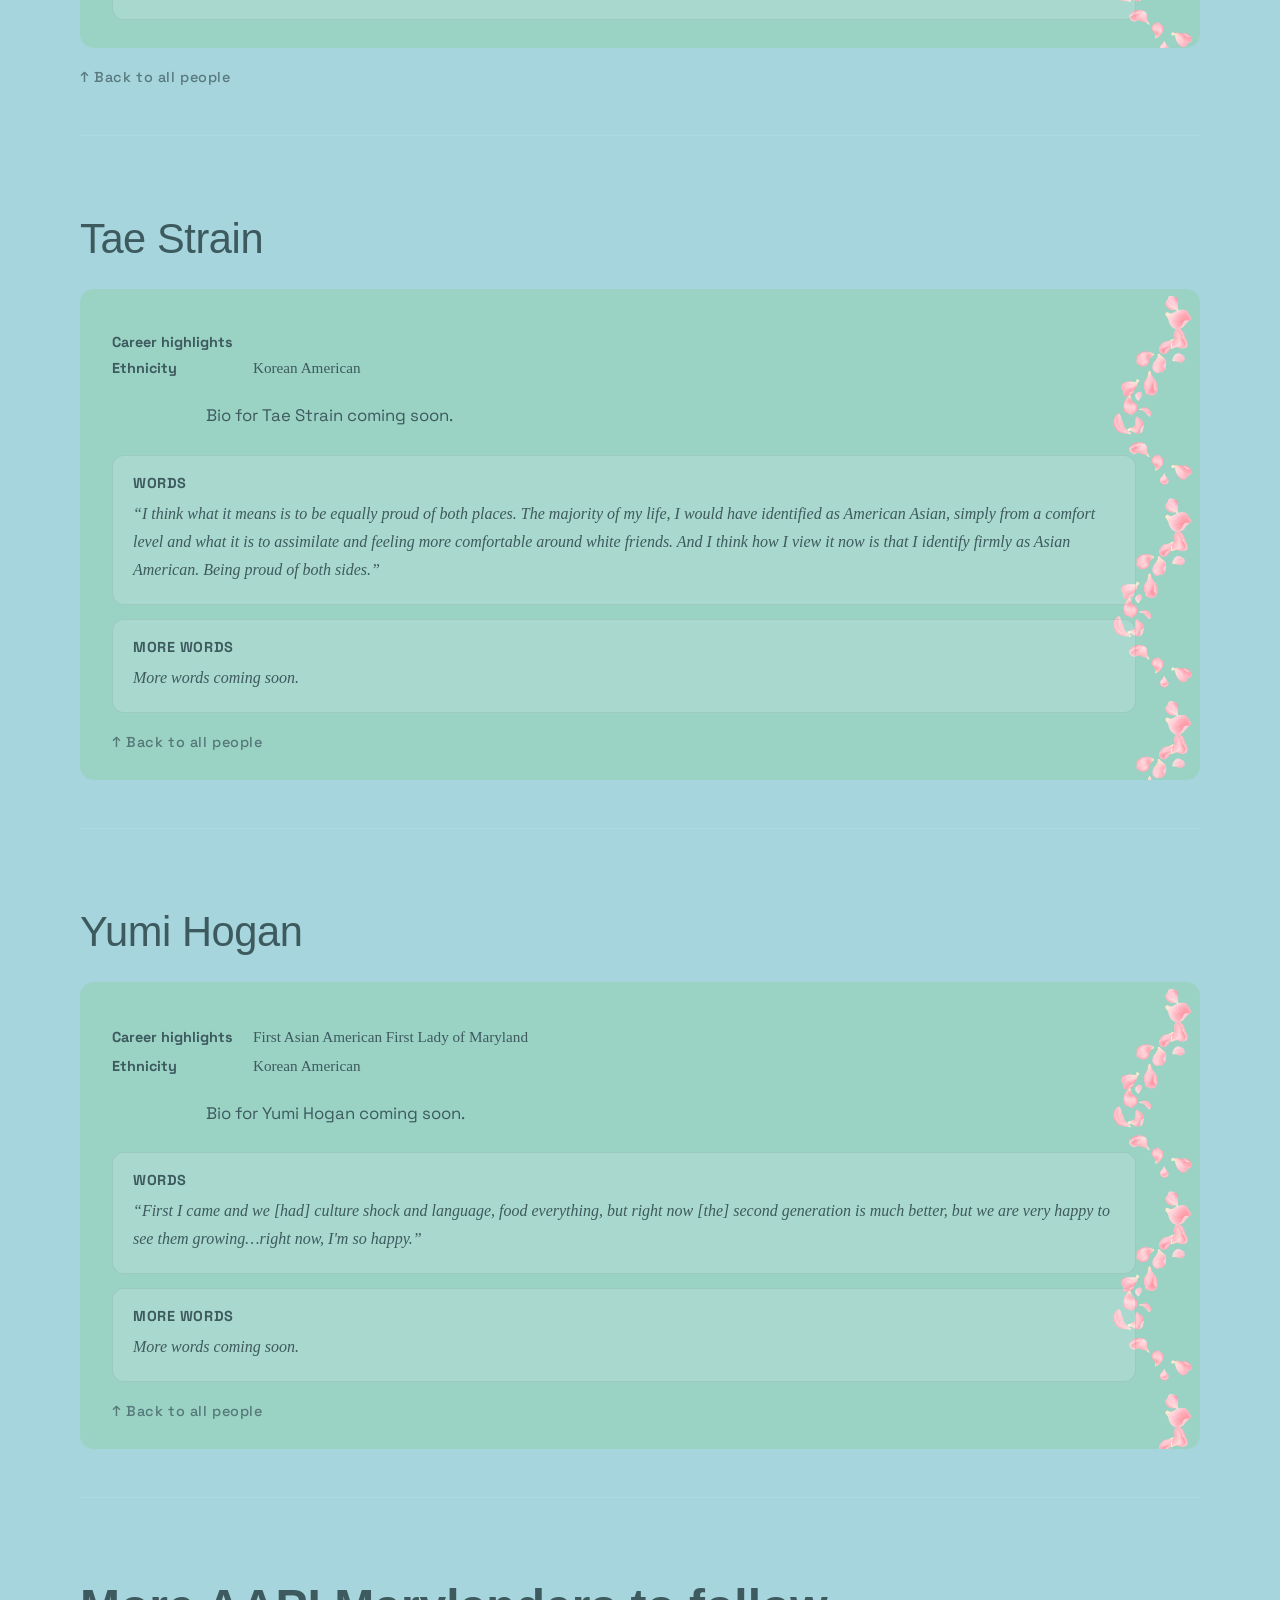
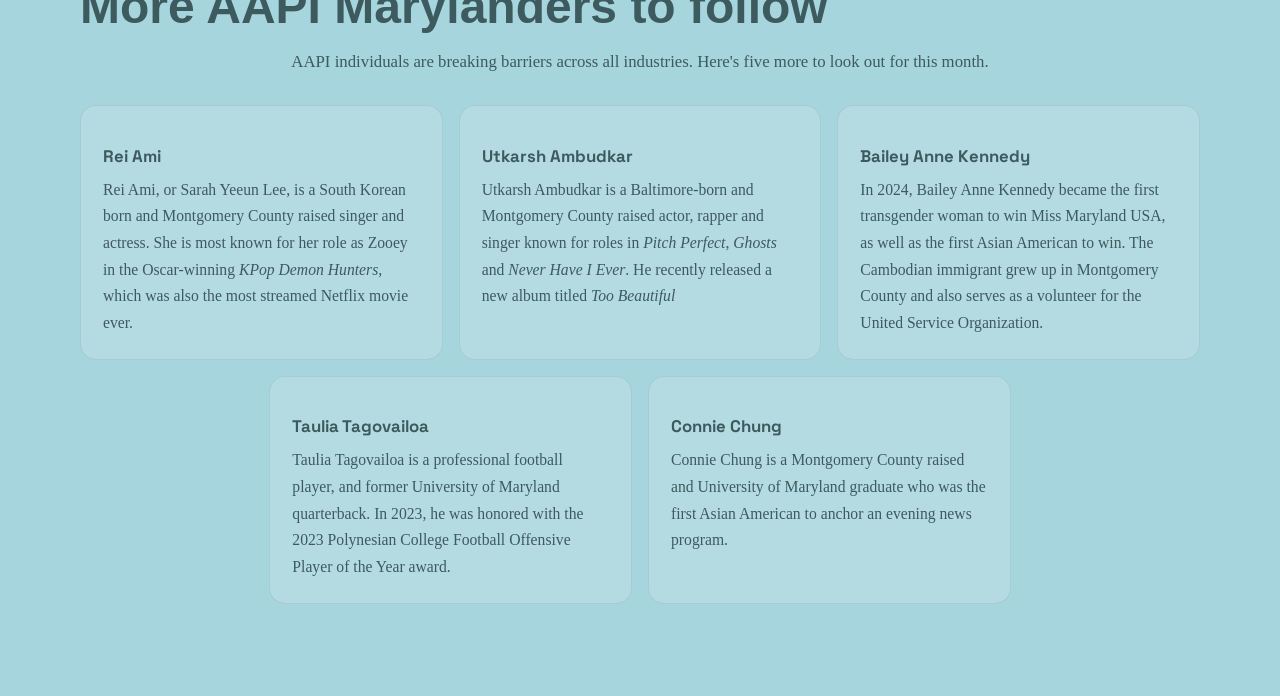
==== commit 1c1b33c3: "r" ====
--- a/scrollytelling/index.html
+++ b/scrollytelling/index.html
@@ -2,23 +2,25 @@
 <html lang="en">
 <head>
 	<meta charset="utf-8">
-	<meta name="viewport" content="width=device-width, initial-scale=1">
 	<title>Scrollytelling</title>
-	<meta name="description" content="A starter scrollytelling layout with linked CSS and JavaScript.">
 	<link rel="preconnect" href="https://fonts.googleapis.com">
-	<link rel="preconnect" href="https://fonts.gstatic.com" crossorigin>
 	<link href="https://fonts.googleapis.com/css2?family=Space+Grotesk:wght@400;500;700&display=swap" rel="stylesheet">
-	<link href="https://fonts.googleapis.com/css2?family=League+Spartan:wght@700;800;900&display=swap" rel="stylesheet">
 	<link rel="stylesheet" href="styles.css">
-</head>
 <body>
+	<nav class="navbar navbar-expand-lg navbar-dark bg-dark">
+		<div id="nav-logo">
+			<a class="navbar-brand" href="http://cnsmaryland.org/">
+				<img src="logo.png" id="logo">
+			</a>
+		</div>
+	</nav>
 	<main class="page">
 		<section class="hero">
 			<div class="hero-frame" aria-hidden="true">
 				<img src="AdobeStock_580573957.png" alt="" class="hero-image">
 			</div>
 			<div class="hero-copy">
-				<h1>Prominent Asian Americans and Pacific Islanders with connections to Maryland</h1>
+				<h1>Prominent <span class="headline-nowrap">Asian Americans</span> with connections to Maryland</h1>
 				<p class="lede">
 					By Ela Jalil
 				</p>
@@ -40,7 +42,7 @@
 					<br>
   <p class="intro-lede">Members of the Asian American Pacific Islander community in Maryland have broken barriers across the state and the country.</p> 
   <br>
-  <p class="intro-lede"> Whether it’s being the first in some of the highest positions in state politics, to creating a rapidly growing restaurant chain that infuses Asian culture into its dishes, this May celebrates the accomplishments of the AAPI community. 
+  <p class="intro-lede"> Whether it’s being the first in some of the highest positions in state politics, to creating a rapidly expanding restaurant that infuses Asian culture into its dishes, this May celebrates the accomplishments of the AAPI community. 
  </p>
 <br>
   <p class="intro-lede"> 
@@ -61,8 +63,8 @@
 						<img src="clipping%20(2).jpg" alt="Historical photo 2">
 					</figure>
 					<blockquote class="photo-pullquote">
-						&#8220;“It's hard to understand these other famous people who've come through or prominent Asian Americans without…also thinking about that.”
-&#8221;
+						<p class="photo-pullquote-text">&#8220;It's hard to understand these other famous people who've come through or prominent Asian Americans without…also thinking about that.&#8221;</p>
+						<p class="photo-pullquote-attribution">&mdash; Professor Janelle Wong</p>
 					</blockquote>
 				</div>
 			</div>
@@ -91,26 +93,32 @@
 			<br>
 			<br>
 			<div class="people-circles">
-				<a href="#person-1" class="circle-btn" data-ring="blue" aria-label="Jump to Susan Lee">
-				<span class="circle-photo"><img src="Lee%2C%20Susan%20headshot%20(1).jpg" alt="Susan Lee"></span>
-				<span class="circle-name">Susan Lee</span>
-			</a>
-			<a href="#person-2" class="circle-btn" data-ring="red" aria-label="Jump to Rei Ami">
-				<span class="circle-photo"><img src="LG%20Official%20Headshot%202024%20(1).jpg" alt="Rei Ami"></span>
-				<span class="circle-name">Rei Ami</span>
-			</a>
-			<a href="#person-3" class="circle-btn" data-ring="green" aria-label="Jump to Steve Chu">
-				<span class="circle-photo"><img src="2D12BB59-3C8A-4B9C-A4EB-F4B1E0BC09EC.jpg" alt="Steve Chu"></span>
-				<span class="circle-name">Steve Chu</span>
-			</a>
-			<a href="#person-4" class="circle-btn" data-ring="pink" aria-label="Jump to Yumi Hogan">
-				<span class="circle-photo"><img src="YumiHogan_photo%20(1).png" alt="Yumi Hogan"></span>
-				<span class="circle-name">Yumi Hogan</span>
-			</a>
-			<a href="#person-5" class="circle-btn" data-ring="orange" aria-label="Jump to Person Five">
-				<span class="circle-photo"><img src="tae.jpeg" alt="Person Five"></span>
-				<span class="circle-name">Tae Strain</span>
-			</a>
+				<a href="#person-1" class="circle-btn" data-ring="blue" data-person="person-1" aria-label="Jump to Susan Lee">
+					<span class="circle-photo"><img src="Lee%2C%20Susan%20headshot%20(1).jpg" alt="Susan Lee"></span>
+					<span class="circle-name">Susan Lee</span>
+				</a>
+				<a href="#person-3" class="circle-btn" data-ring="green" data-person="person-3" aria-label="Jump to Steve Chu">
+					<span class="circle-photo"><img src="2D12BB59-3C8A-4B9C-A4EB-F4B1E0BC09EC.jpg" alt="Steve Chu"></span>
+					<span class="circle-name">Steve Chu</span>
+				</a>
+				<a href="#person-2" class="circle-btn" data-ring="red" data-person="person-2" aria-label="Jump to Aruna Miller">
+					<span class="circle-photo"><img src="LG%20Official%20Headshot%202024%20(1).jpg" alt="Aruna Miller"></span>
+					<span class="circle-name">Aruna Miller</span>
+				</a>
+				<a href="#person-5" class="circle-btn" data-ring="orange" data-person="person-5" aria-label="Jump to Tae Strain">
+					<span class="circle-photo"><img src="tae.jpeg" alt="Tae Strain"></span>
+					<span class="circle-name">Tae Strain</span>
+				</a>
+				<a href="#person-4" class="circle-btn" data-ring="pink" data-person="person-4" aria-label="Jump to Yumi Hogan">
+					<span class="circle-photo"><img src="YumiHogan_photo%20(1).png" alt="Yumi Hogan"></span>
+					<span class="circle-name">Yumi Hogan</span>
+				</a>
+			</div>
+			<div class="people-nav-cta">
+				<p class="people-nav-cta-label">check out more</p>
+				<a href="#future-aapi" class="people-nav-arrow" aria-label="Jump to more AAPI individuals to look out for">
+					<img src="AdobeStock_233585896.jpeg" alt="" aria-hidden="true">
+				</a>
 			</div>
 		</section>
 
@@ -122,14 +130,59 @@
 					<dd>First Asian American secretary of state of Maryland</dd>
 					<dt>Ethnicity</dt>
 					<dd>Chinese American</dd>
-					<dt>Susan's words</dt>
-					<dd>“I’m very proud to be Asian American, but I’m proud to be an American too. I think I have the best of both worlds, but, I think we bring a different perspective, particularly to the political table. We not only have our perspective from a newcomer or an immigrant group, but we also have the perspective from a woman, a person of color, but also the area that we represent, we’re in tune with those issues too, so you’re getting like 3 or 4 in one person. The diverse perspective makes for better laws because they are more inclusive and they’re more effective and they are more real.”</dd>
-				</dl>
-				<br>
-				<p class="bio-text">Bio for Susan Lee coming soon.</p>
-				<div class="bio-aapi-meaning">
-					<p class="bio-aapi-label">What does being Asian American mean to them</p>
-					<p class="bio-aapi-text"></p>
+				</dl>
+				<br>
+				<p class="bio-text">Susan Lee has worn many hats throughout her career. </p>
+				<br>
+				<p class="bio-text">Born in Texas to a Chinese immigrant mother and a father of Chinese descent, Susan Lee moved to Maryland at a young age. She grew up in Montgomery County and later attended the University of Maryland and law school in San Francisco.</p>
+				<br>
+				<p class="bio-text">In California she found a strong Asian American community, but felt pulled back to Maryland because of its proximity to the nation’s capital. In 1998 she helped create the Coalition of Asian Pacific American Democrats of Maryland, which works to empower the AAPI community’s voice within the Democratic Party, Lee said.</p>
+				<br>
+				<p class="bio-text">She served over 20 years between the Maryland House of Delegates and the Maryland Senate, starting her first time in office in 2002. During her time in the legislature, she passed bills ranging from gun safety and fighting domestic violence to cyber security and consumer protection. While in the senate, she was the lead sponsor on a law to ban ghost guns.</p>
+				<br>
+				<p class="bio-text">In 2023, Gov. Wes Moore appointed Lee as Maryland's 72nd secretary of state. She is the first Asian American to hold that position, and previously broke barriers as the first Asian American elected to the Maryland Senate, according to the Maryland State Archives.</p>
+				<br>
+				<p class="bio-text">“I'm very honored to be the first, but I don't want to be the last, and I hope that the foundation that I've laid, that I continue to work to lay, will help our future generations,” Lee said. “Because without these future generations, we don't have a future.”</p>
+				<div class="bio-bubbles">
+					<div class="bio-aapi-meaning">
+						<p class="bio-aapi-label">More words from Lee</p>
+						<p class="bio-aapi-text">“I’m very proud to be Asian American, but I’m proud to be an American too. I think I have the best of both worlds, but, I think we bring a different perspective, particularly to the political table.</p>
+					<br>
+						<p class="bio-aapi-text"> We not only have our perspective from a newcomer or an immigrant group, but we also have the perspective from a woman, a person of color, but also the area that we represent, we’re in tune with those issues too, so you’re getting like 3 or 4 in one person.</p>
+				<br>
+						<p class="bio-aapi-text">The diverse perspective makes for better laws because they are more inclusive and they’re more effective and they are more real.”</p>
+					</div>
+				<a href="#people-nav" class="back-to-circles">&#8593; Back to all people</a>
+			</div>
+		</section>
+
+		<section class="bio-section" id="person-3">
+			<h2 class="bio-name">Steve Chu</h2>
+			<div class="bio-card">
+				<dl class="bio-details">
+					<dt>Career highlights</dt>
+					<dd>Co-founder of Ekiben</dd>
+					<dt>Ethnicity</dt>
+					<dd>Taiwanese American</dd>
+				</dl>
+				<br>
+				<p class="bio-text">Although Steve Chu grew up surrounded by family members in the restaurant industry, he wasn’t initially sure he wanted to become a chef.</p>
+				<br>
+				<p class="bio-text">It wasn’t until he got to college, at the University of Maryland, Baltimore County, that he realized that the restaurant business could become a creative outlet for him. He started Ekiben as a hot dog cart at a farmers market and just wanted to have fun with food. The restaurant now has four store front locations, one of which just opened in late April.</p>
+				<br>
+				<p class="bio-text">He and the other founders were able to combine their cultural influences with their experiences growing up in America into their food and business practices.</p>
+				<br>
+				<p class="bio-text">Describing himself as a “Maryland kid” Chu found an authenticity and pride in Maryland to base his business in that was hard to find anywhere else, he said. Known for their unique flavors and giant bao bun sandwiches, Ekiben has become a staple spot in Baltimore.</p>
+				<br>
+				<p class="bio-text">Chu was a semi-finalist in 2023 for a James Beard award, but you wouldn’t know that walking into his restaurant. It’s all a part of his goal to make sure Ekiben isn’t taking itself too seriously.</p>
+				<br>
+				<p class="bio-text">“There are always expectations and stereotypes when it comes to Asian food, but Ekiben’s been a really good platform to use to help people expand what they think is possible with Asian food in America.”</p>
+					<div class="bio-aapi-meaning">
+						<p class="bio-aapi-label">More words from Chu</p>
+						<p class="bio-aapi-text">“I think that's something that many Asian Americans have in common is we're extremely hard workers because we just see how hard our parents have struggled just to survive here. </p>
+						<br>
+						<p class="bio-aapi-text">I think for me being Asian American, [the] biggest strength is being able to see the perseverance of our parents and being able to inherit that. And taking that strength and using that to push forward into our own hopes and dreams.”</p>
+					</div>
 				</div>
 				<a href="#people-nav" class="back-to-circles">&#8593; Back to all people</a>
 			</div>
@@ -145,29 +198,51 @@
 					<dd>Indian American</dd>
 				</dl>
 				<br>
-				<p class="bio-text">Bio for Aruna Miller coming soon.</p>
-				<div class="bio-aapi-meaning">
-					<p class="bio-aapi-label">What does being Asian American mean to them</p>
-					<p class="bio-aapi-text"></p>
-				</div>
-				<a href="#people-nav" class="back-to-circles">&#8593; Back to all people</a>
-			</div>
-		</section>
-
-		<section class="bio-section" id="person-3">
-			<h2 class="bio-name">Steve Chu</h2>
-			<div class="bio-card">
-				<dl class="bio-details">
-					<dt>Career highlights</dt>
-					<dd>Co-founder of Ekiben</dd>
-					<dt>Ethnicity</dt>
-					<dd>Taiwanese American</dd>
-				</dl>
-				<br>
-				<p class="bio-text">Bio for Steve Chu coming soon.</p>
-				<div class="bio-aapi-meaning">
-					<p class="bio-aapi-label">What does being Asian American mean to them</p>
-					<p class="bio-aapi-text"></p>
+				<p class="bio-text">Aruna Miller likes to say she came to the East Coast for love.</p>
+				<br>
+				<p class="bio-text">She immigrated to the United States when she was seven-years-old from India, and primarily grew up in Missouri. There she became a civil engineer and also met her college sweetheart. She moved with him to Montgomery County, and became a transportation engineer for the county’s department of transportation.</p>
+				<br>
+				<p class="bio-text">She remembers crying after voting in her first presidential election after becoming a naturalized citizen. Her candidate ultimately lost, which pushed her to become engaged with her local democratic party.</p>
+				<br>
+				<p class="bio-text">When a delegate seat opened up in her district she initially turned down requests to run saying she was an engineer not a politician. When reminded of her love of public service, she ran and won.</p>
+				<br>
+				<p class="bio-text">When Moore asked her to be on his ticket, Miller was told by some people that it went against conventional wisdom to put two people of color on the same campaign. The team won 64.7% of the vote and became the first Black and brown ticket to win in U.S. history. As lieutenant governor, she chairs the Interfaith council which brings faith leaders together across all religions.</p>
+				<br>
+				<p class="bio-text">“I spent most of my life trying to walk into spaces that  weren't created with me in mind,” Miller said. “That includes being an immigrant growing up in the Western world, being an Indian-American legislator in a legislature that looked nothing like me, being an engineer, a female engineer in a male-dominated field. But over the years, I realized that the idea is to walk into these spaces, and be exactly who you are.”</p>
+				<div class="bio-bubbles">
+					<div class="bio-aapi-meaning">
+						<p class="bio-aapi-label">More words from Miller</p>
+						<p class="bio-aapi-text">“I'm really proud to represent the unique ability to be an Asian. When I bring my culture and how I was raised into the greater community of Marylanders or being an American or a lieutenant governor I think that makes what I have to offer so much different and unique from others perhaps.”</p>
+					<br>
+						<p class="bio-aapi-text">…There's so many Asians that live in our state, but each one of us comes with our own unique journeys and when we bring that to the table, I think that creates a stronger democracy and a stronger state being able to address the multiple diverse needs of Marylanders.”</p>
+					</div>
+					</div>
+				</div>
+				<a href="#people-nav" class="back-to-circles">&#8593; Back to all people</a>
+			</div>
+		</section>
+
+		<section class="bio-section" id="person-5">
+			<h2 class="bio-name">Tae Strain</h2>
+			<div class="bio-card">
+				<dl class="bio-details">
+					<dt>Career highlights</dt>
+					<dd></dd>
+					<dt>Ethnicity</dt>
+					<dd>Korean American</dd>
+				</dl>
+				<br>
+				<p class="bio-text">Bio for Tae Strain coming soon.</p>
+				<div class="bio-bubbles">
+					<div class="bio-aapi-meaning">
+						<p class="bio-aapi-label">Words</p>
+						<p class="bio-aapi-text">“I think what it means is to be equally proud of both places. The majority of my life, I would have identified as American Asian, simply from a comfort level and what it is to assimilate and feeling more comfortable around white friends. And I think how I view it now is that I identify firmly as Asian American. Being proud of both sides.”
+</p>
+					</div>
+					<div class="bio-aapi-meaning">
+						<p class="bio-aapi-label">More words</p>
+						<p class="bio-aapi-text">More words coming soon.</p>
+					</div>
 				</div>
 				<a href="#people-nav" class="back-to-circles">&#8593; Back to all people</a>
 			</div>
@@ -184,30 +259,47 @@
 				</dl>
 				<br>
 				<p class="bio-text">Bio for Yumi Hogan coming soon.</p>
-				<div class="bio-aapi-meaning">
-					<p class="bio-aapi-label">What does being Asian American mean to them</p>
-					<p class="bio-aapi-text"></p>
-				</div>
-				<a href="#people-nav" class="back-to-circles">&#8593; Back to all people</a>
-			</div>
-		</section>
-
-		<section class="bio-section" id="person-5">
-			<h2 class="bio-name">Tae Strain</h2>
-			<div class="bio-card">
-				<dl class="bio-details">
-					<dt>Career highlights</dt>
-					<dd></dd>
-					<dt>Ethnicity</dt>
-					<dd>Korean American</dd>
-				</dl>
-				<br>
-				<p class="bio-text">Bio for Tae Strain coming soon.</p>
-				<div class="bio-aapi-meaning">
-					<p class="bio-aapi-label">What does being Asian American mean to them</p>
-					<p class="bio-aapi-text"></p>
-				</div>
-				<a href="#people-nav" class="back-to-circles">&#8593; Back to all people</a>
+				<div class="bio-bubbles">
+					<div class="bio-aapi-meaning">
+						<p class="bio-aapi-label">Words</p>
+						<p class="bio-aapi-text">“First I came and we [had] culture shock and language, food everything, but right now [the] second generation is much better, but we are very happy to see them growing…right now, I'm so happy.”
+</p>
+					</div>
+					<div class="bio-aapi-meaning">
+						<p class="bio-aapi-label">More words</p>
+						<p class="bio-aapi-text">More words coming soon.</p>
+					</div>
+				</div>
+				<a href="#people-nav" class="back-to-circles">&#8593; Back to all people</a>
+			</div>
+		</section>
+
+		<section class="future-aapi" id="future-aapi">
+			<h2 class="future-aapi-title">More AAPI Marylanders to follow</h2>
+			<p class="future-aapi-intro">AAPI individuals are breaking barriers across all industries. Here's five more to look out for this month.</p>
+			<div class="future-aapi-grid">
+				<article class="future-aapi-card">
+					<h3>Rei Ami</h3>
+					<p>Rei Ami, or Sarah Yeeun Lee, is a South Korean born and Montgomery County raised singer and actress. She is most known for her role as Zooey in the Oscar-winning <em>KPop Demon Hunters</em>, which was also the most streamed Netflix movie ever.</p>
+				</article>
+				<article class="future-aapi-card">
+					<h3>Utkarsh Ambudkar</h3>
+					<p>Utkarsh Ambudkar is a Baltimore-born and Montgomery County raised actor, rapper and singer known for roles in <em>Pitch Perfect</em>, <em>Ghosts</em> and <em>Never Have I Ever</em>. He recently released a new album titled <em>Too Beautiful</em></p>
+				</article>
+				<article class="future-aapi-card">
+					<h3>Bailey Anne Kennedy</h3>
+					<p>In 2024, Bailey Anne Kennedy became the first transgender woman to win Miss Maryland USA, as well as the first Asian American to win. The Cambodian immigrant grew up in Montgomery County and also serves as a volunteer for the United Service Organization.</p>
+				</article>
+				<article class="future-aapi-card">
+					<h3>Taulia Tagovailoa</h3>
+					<p>Taulia Tagovailoa is a professional football player, and former University of Maryland quarterback. In 2023, he was honored with the 2023 Polynesian College Football Offensive Player of the Year award. 
+</p>
+				</article>
+				<article class="future-aapi-card">
+					<h3>Connie Chung</h3>
+					<p>Connie Chung is a Montgomery County raised and University of Maryland graduate who was the first Asian American to anchor an evening news program. 
+</p>
+				</article>
 			</div>
 		</section>
 
--- a/scrollytelling/styles.css
+++ b/scrollytelling/styles.css
@@ -27,6 +27,33 @@
   font-family: 'Space Grotesk', sans-serif;
   color: var(--text);
   background: var(--bg);
+}
+
+.navbar {
+  position: relative;
+  z-index: 2;
+  display: flex;
+  align-items: center;
+  justify-content: flex-start;
+  min-height: 64px;
+  padding: 10px 16px;
+  background: #121a33;
+}
+
+#nav-logo {
+  display: flex;
+  align-items: center;
+}
+
+.navbar-brand {
+  display: inline-flex;
+  align-items: center;
+}
+
+#logo {
+  display: block;
+  height: 42px;
+  width: auto;
 }
 
 body::before {
@@ -145,10 +172,15 @@
   will-change: transform;
 }
 
+.headline-nowrap {
+  white-space: nowrap;
+}
+
 .lede {
   max-width: 58ch;
   font-size: clamp(1.05rem, 2vw, 1.3rem);
   line-height: 1.7;
+  font-family: Georgia, serif;
   color: gray;
   margin-inline: auto;
 }
@@ -201,9 +233,6 @@
   .step {
     min-height: auto;
   }
-}
-  backdrop-filter: none;
-  box-shadow: none;
 }
 
 .visual-card {
@@ -425,6 +454,67 @@
 .people-nav {
   margin: 60px 0 48px;
   text-align: center;
+  position: relative;
+}
+
+.people-nav-cta {
+  display: flex;
+  flex-direction: column;
+  align-items: center;
+  justify-content: center;
+  margin-top: 28px;
+  margin-bottom: 16px;
+  gap: 8px;
+}
+
+.people-nav-cta-label {
+  font-family: 'Space Grotesk', sans-serif;
+  font-size: 0.82rem;
+  font-weight: 700;
+  letter-spacing: 0.14em;
+  text-transform: uppercase;
+  color: #3d5a5e;
+  opacity: 0;
+  transform: translateY(6px);
+  transition: opacity 0.25s ease, transform 0.25s ease;
+}
+
+.people-nav-arrow {
+  width: 56px;
+  height: 56px;
+  border-radius: 50%;
+  display: inline-flex;
+  align-items: center;
+  justify-content: center;
+  background: #fff;
+  border: 1px solid rgba(255, 255, 255, 0.88);
+  box-shadow: none;
+  opacity: 0;
+  transform: translateY(10px) scale(0.9);
+  pointer-events: none;
+  transition: opacity 0.25s ease, transform 0.25s ease, background 0.2s ease;
+}
+
+.people-nav-arrow img {
+  width: 32px;
+  height: 32px;
+  object-fit: contain;
+  display: block;
+}
+
+.people-nav.is-unlocked .people-nav-arrow {
+  opacity: 1;
+  transform: translateY(0) scale(1);
+  pointer-events: auto;
+}
+
+.people-nav.is-unlocked .people-nav-cta-label {
+  opacity: 1;
+  transform: translateY(0);
+}
+
+.people-nav-arrow:hover {
+  background: #fff;
 }
 
 .people-circles {
@@ -502,7 +592,7 @@
   min-height: 220px;
   background-color: rgba(255, 255, 255, 0.1);
   border-radius: 14px;
-  padding: 28px 110px 28px 32px;
+  padding: 28px 64px 28px 32px;
   overflow: hidden;
 }
 
@@ -522,12 +612,18 @@
   position: relative;
   z-index: 1;
 }
-
 .bio-text {
   color: #3d5a5e;
   font-size: 1.05rem;
   line-height: 1.75;
-  max-width: 60ch;
+  max-width: 76ch;
+  margin: 0 auto;
+}
+
+.bio-bubbles {
+  display: grid;
+  gap: 14px;
+  margin-top: 24px;
 }
 
 @media (max-width: 640px) {
@@ -625,6 +721,7 @@
   inset: 0;
   z-index: 10;
   display: flex;
+  flex-direction: column;
   align-items: center;
   justify-content: center;
   margin: 0;
@@ -643,6 +740,20 @@
   transition: opacity 0.7s ease, transform 0.7s ease;
 }
 
+.photo-pullquote-text {
+  margin: 0;
+}
+
+.photo-pullquote-attribution {
+  margin: 14px 0 0;
+  font-family: 'Space Grotesk', sans-serif;
+  font-size: 0.95rem;
+  font-weight: 500;
+  letter-spacing: 0.03em;
+  color: #fff;
+  text-shadow: 0 2px 28px rgba(0, 0, 0, 0.65);
+}
+
 /* Steps overlay the sticky panel */
 .photo-scroll-steps {
   grid-area: 1 / 1;
@@ -804,9 +915,11 @@
    ===================== */
 
 .bio-aapi-meaning {
-  margin-top: 24px;
-  padding-top: 20px;
-  border-top: 1px solid rgba(61, 90, 94, 0.2);
+  margin-top: 0;
+  padding: 18px 20px 20px;
+  background: rgba(255, 255, 255, 0.16);
+  border: 1px solid rgba(61, 90, 94, 0.12);
+  border-radius: 12px;
 }
 
 .bio-aapi-label {
@@ -815,6 +928,8 @@
   font-size: 0.9rem;
   color: #3d5a5e;
   margin-bottom: 8px !important;
+  letter-spacing: 0.04em;
+  text-transform: uppercase;
 }
 
 .bio-aapi-text {
@@ -823,5 +938,85 @@
   color: #3d5a5e;
   line-height: 1.75;
   font-style: italic;
-  max-width: 60ch;
-}
+  max-width: none;
+  width: 100%;
+  display: block;
+}
+
+/* =====================
+   FUTURE AAPI SECTION
+   ===================== */
+
+.future-aapi {
+  padding: 84px 0 20px;
+  border-top: 1px solid rgba(255, 255, 255, 0.12);
+}
+
+.future-aapi-kicker {
+  font-family: 'Space Grotesk', sans-serif;
+  font-size: 0.85rem;
+  font-weight: 700;
+  letter-spacing: 0.12em;
+  text-transform: uppercase;
+  color: #3d5a5e;
+  margin-bottom: 10px !important;
+}
+
+.future-aapi-title {
+  font-family: 'League Spartan', 'Arial Narrow', sans-serif;
+  font-size: clamp(1.9rem, 4vw, 3rem);
+  line-height: 1.05;
+  color: #3d5a5e;
+  margin-bottom: 14px;
+}
+
+.future-aapi-intro {
+  max-width: none;
+  font-family: Georgia, serif;
+  font-size: 1.05rem;
+  line-height: 1.8;
+  color: #3d5a5e;
+  margin-bottom: 28px !important;
+  white-space: nowrap;
+  text-align: center;
+}
+
+.future-aapi-grid {
+  display: flex;
+  flex-wrap: wrap;
+  gap: 16px;
+  justify-content: center;
+}
+
+.future-aapi-card {
+  min-height: 180px;
+  padding: 22px;
+  border-radius: 16px;
+  background: rgba(255, 255, 255, 0.16);
+  border: 1px solid rgba(61, 90, 94, 0.12);
+  flex: 0 1 calc((100% - 32px) / 3);
+}
+
+.future-aapi-card h3 {
+  font-family: 'Space Grotesk', sans-serif;
+  font-size: 1.05rem;
+  font-weight: 700;
+  color: #3d5a5e;
+  margin-bottom: 10px;
+}
+
+.future-aapi-card p {
+  font-family: Georgia, serif;
+  font-size: 0.98rem;
+  line-height: 1.7;
+  color: #3d5a5e;
+}
+
+@media (max-width: 900px) {
+  .future-aapi-grid {
+    justify-content: stretch;
+  }
+  .future-aapi-card {
+    flex: 0 1 100%;
+  }
+}
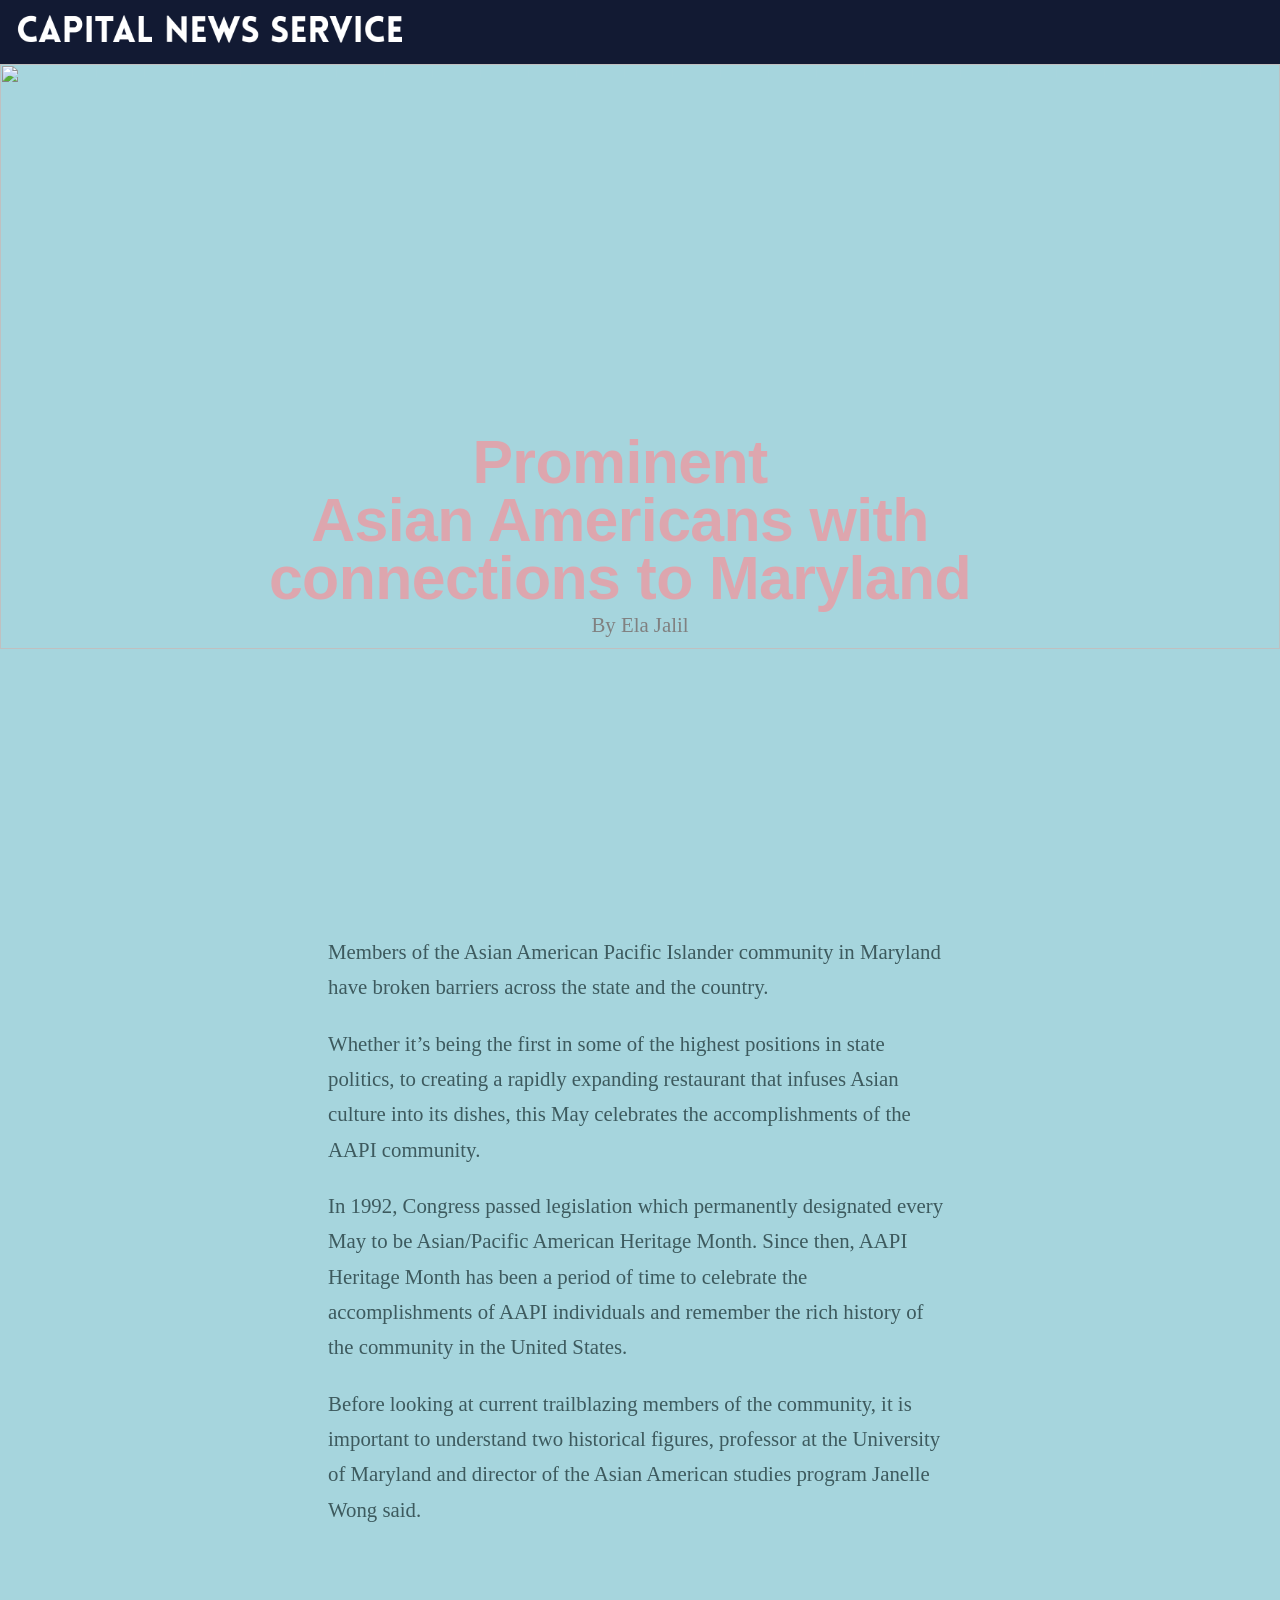
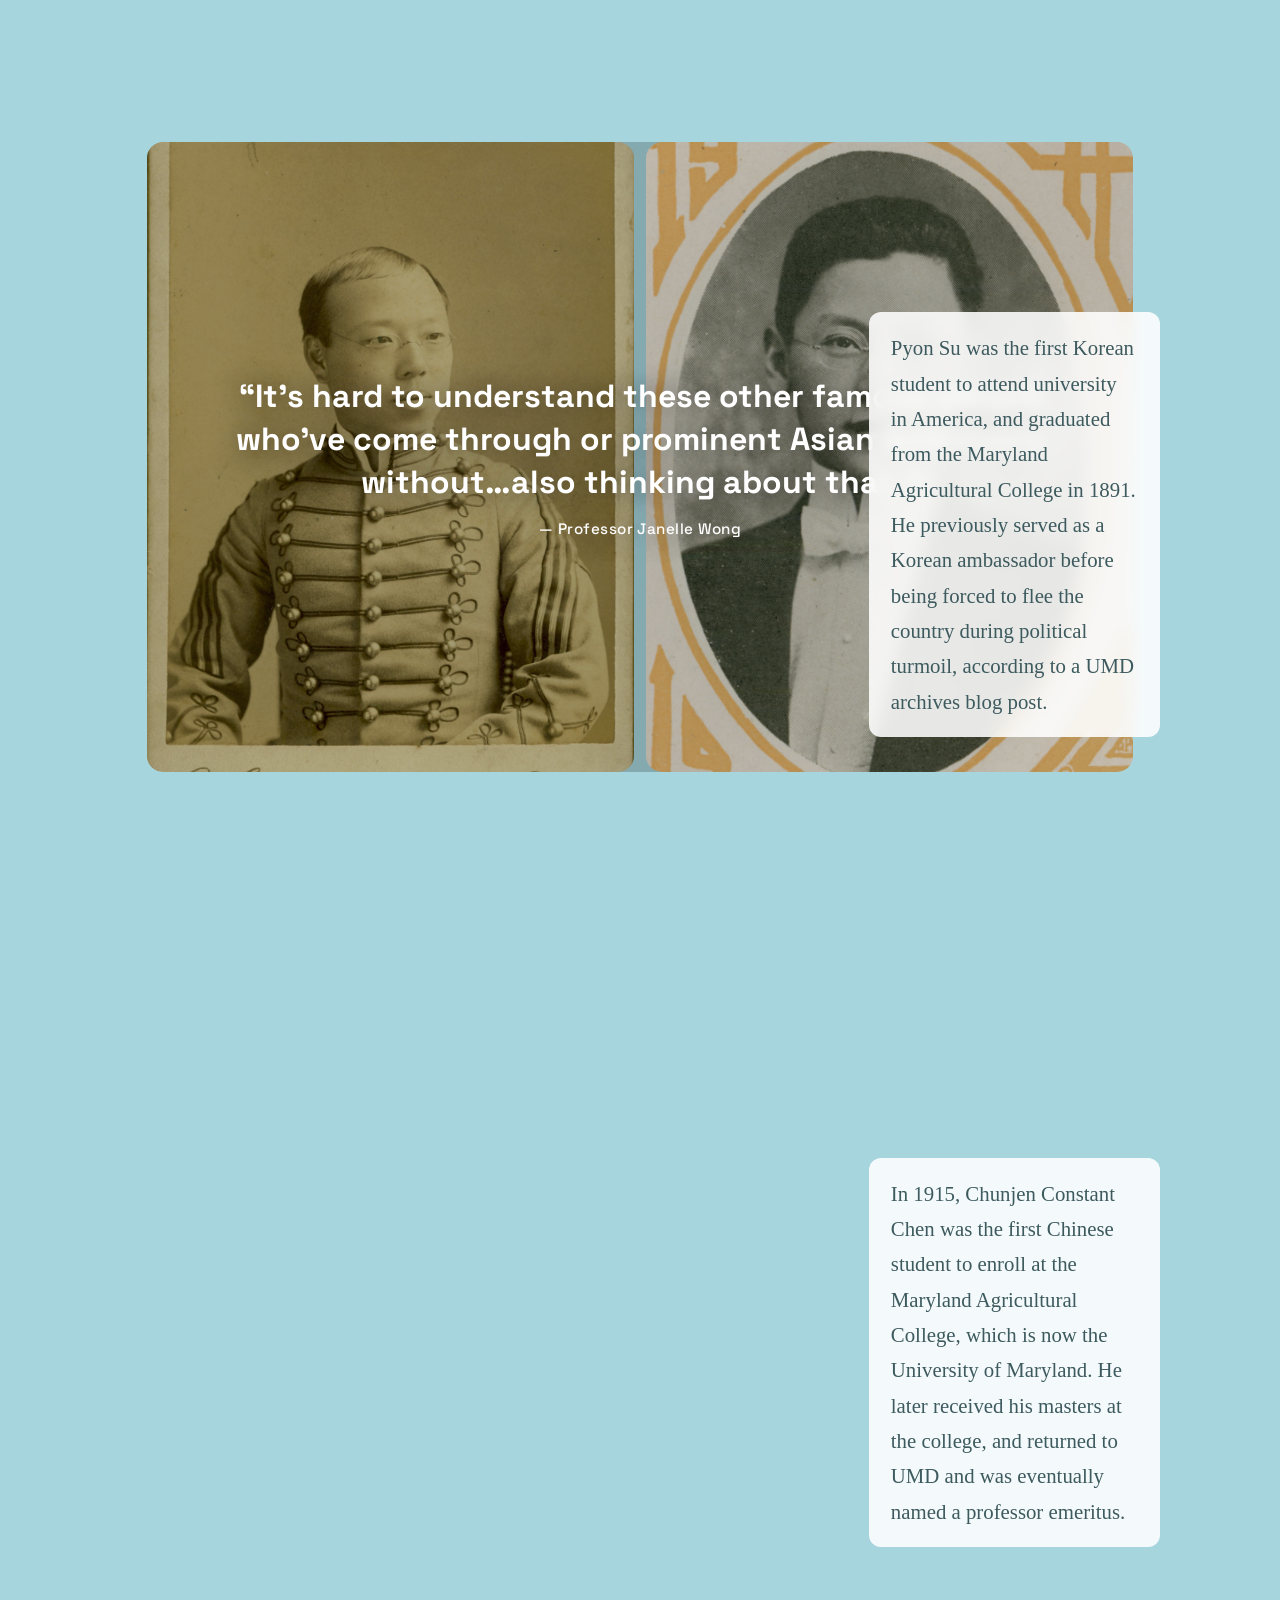
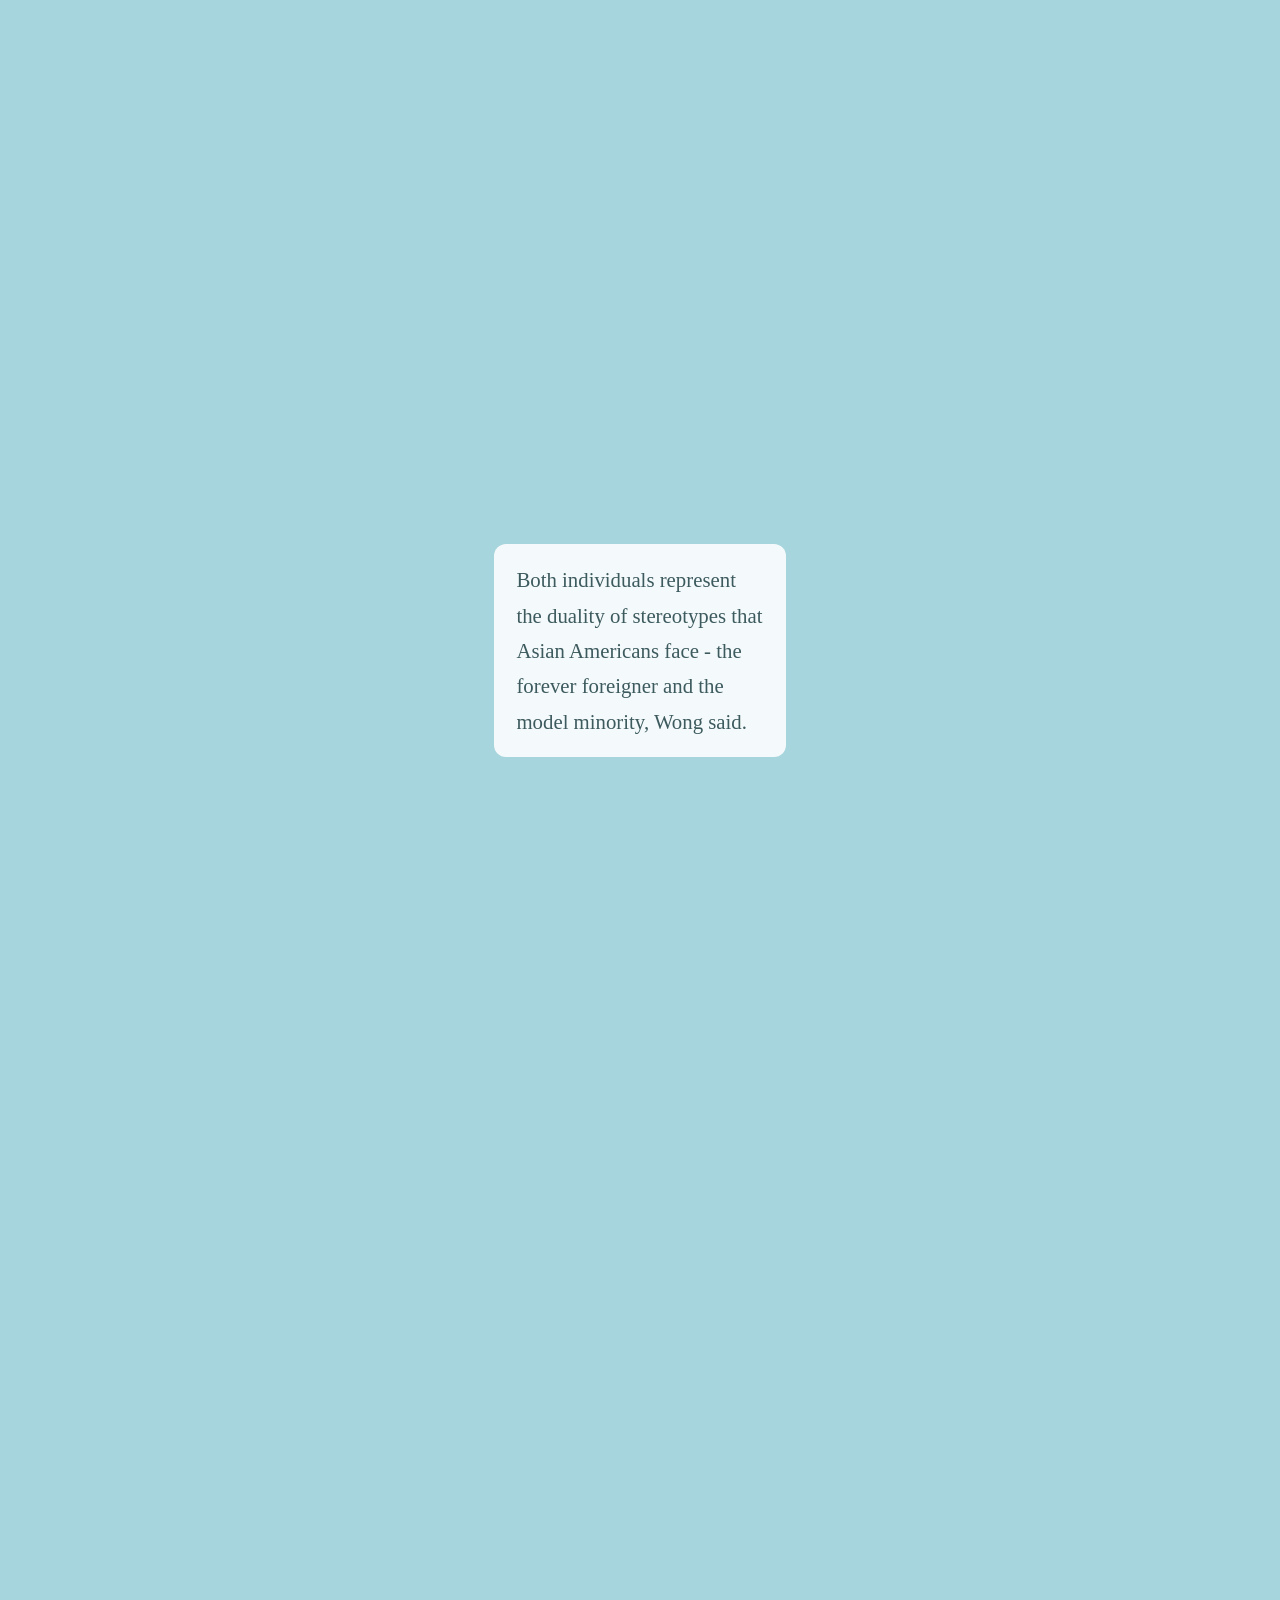
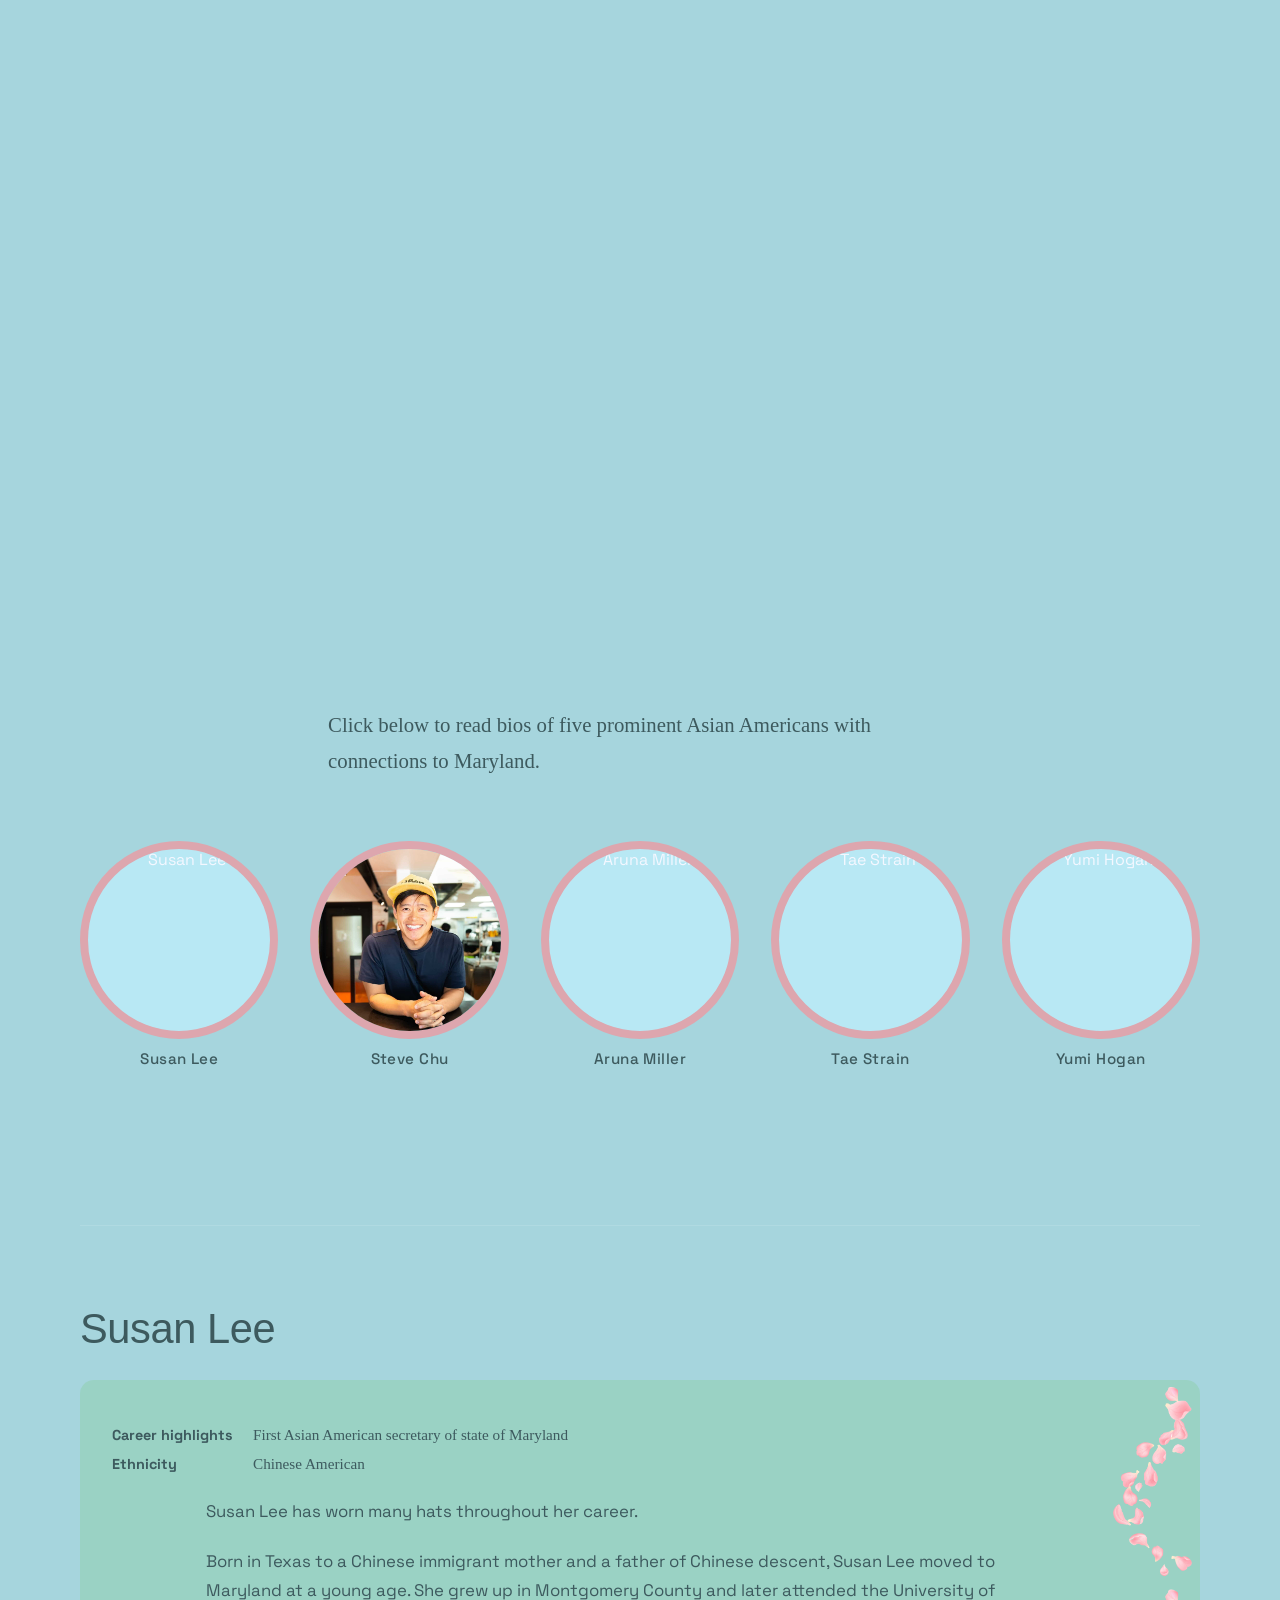
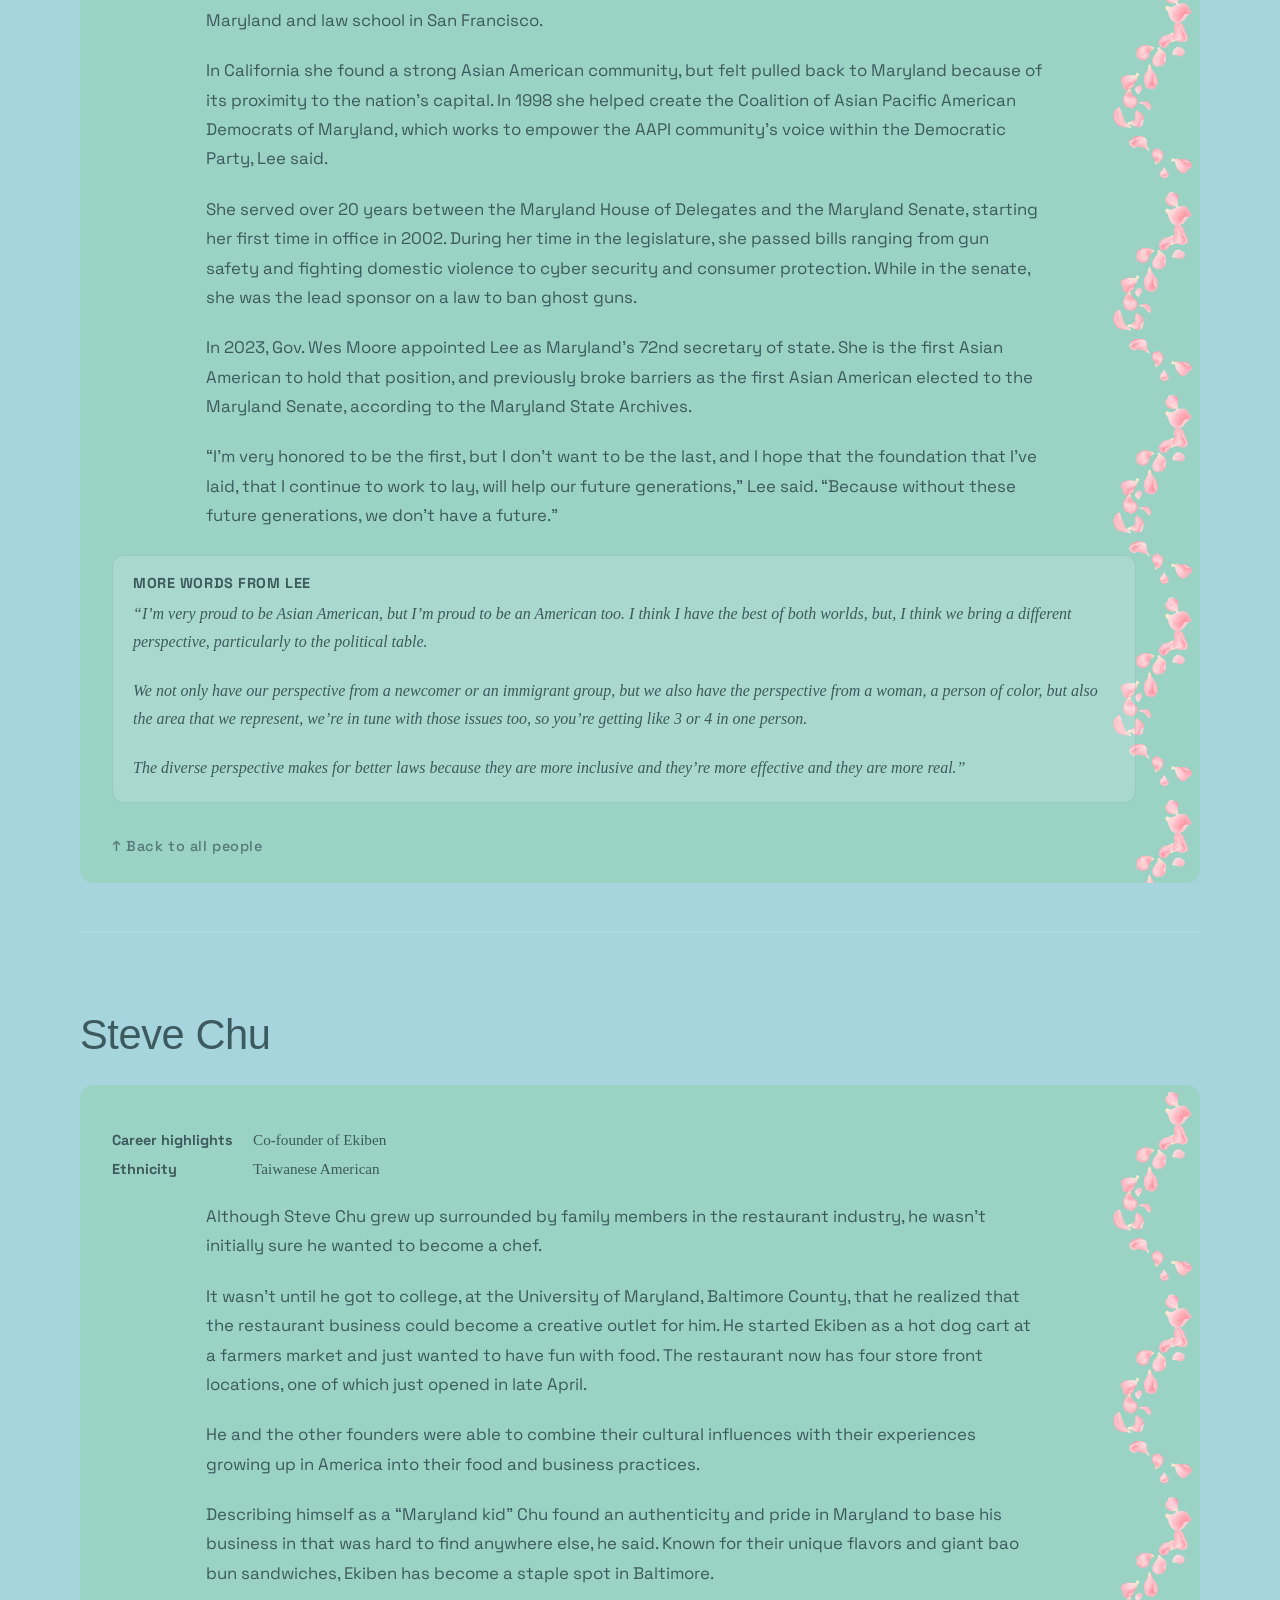
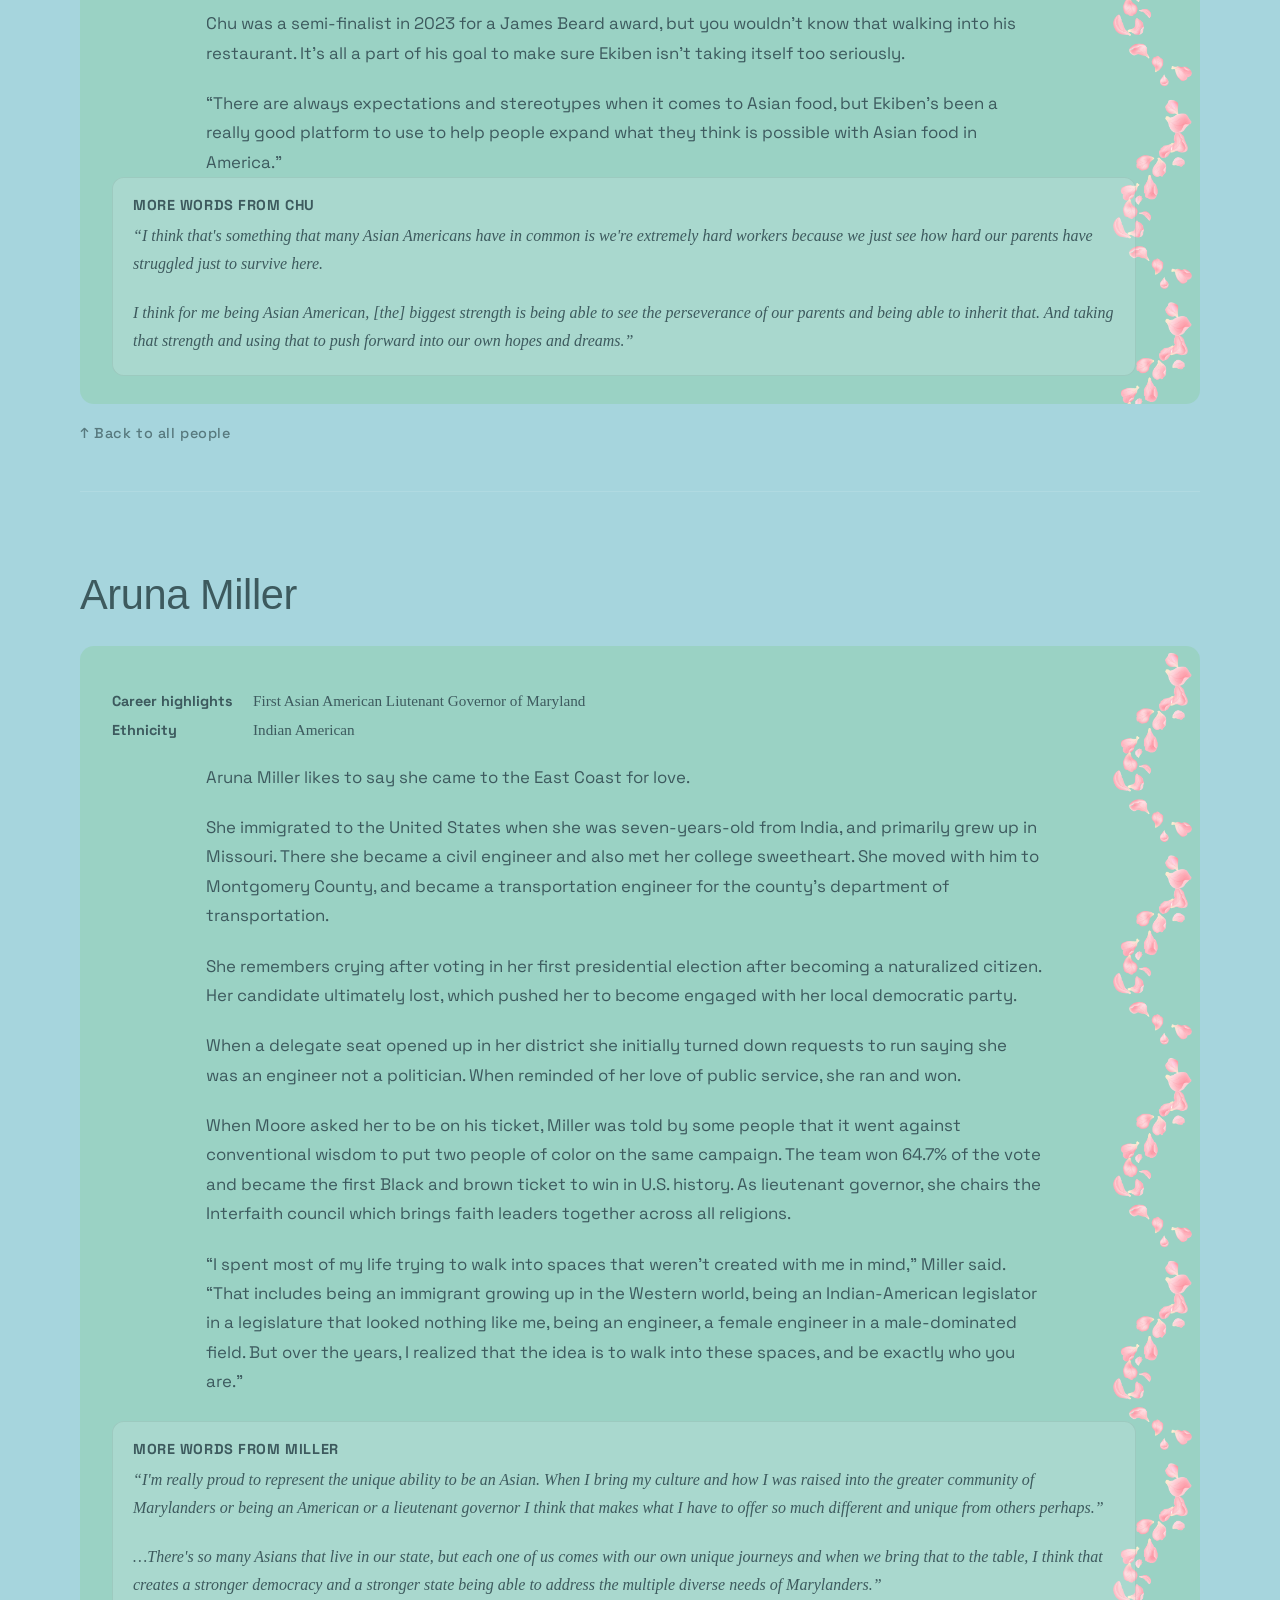
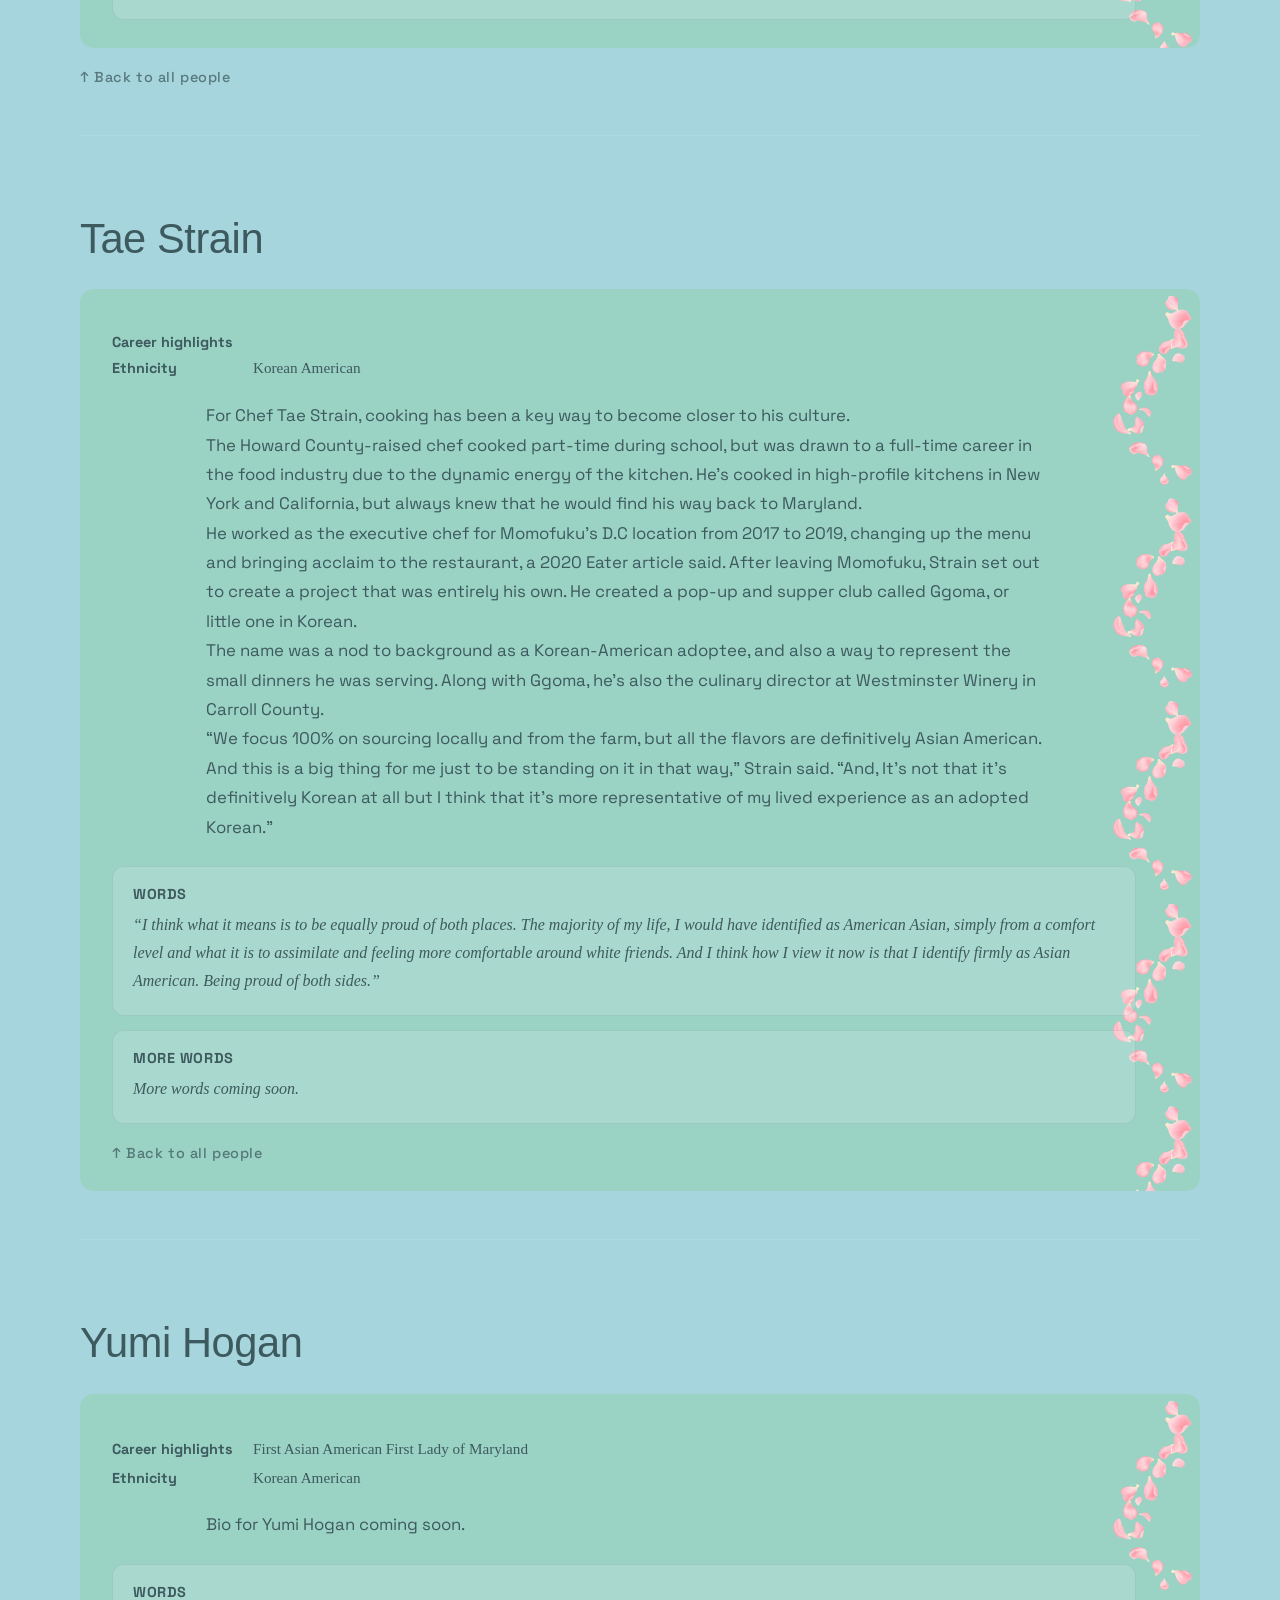
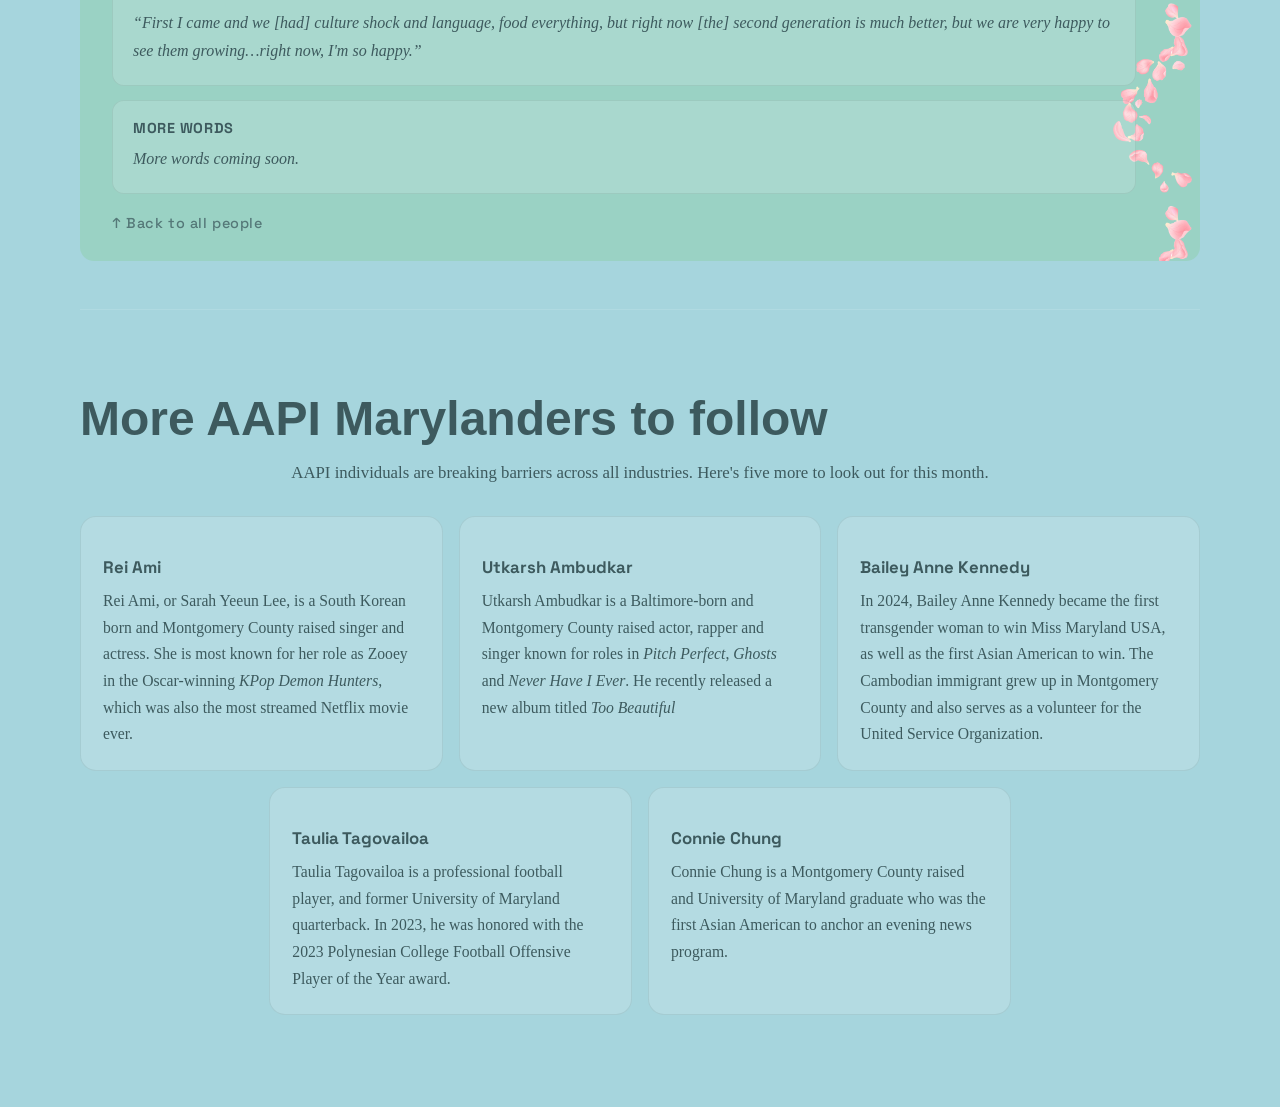
==== commit c4bdb23e: "r" ====
--- a/scrollytelling/index.html
+++ b/scrollytelling/index.html
@@ -232,7 +232,11 @@
 					<dd>Korean American</dd>
 				</dl>
 				<br>
-				<p class="bio-text">Bio for Tae Strain coming soon.</p>
+				<p class="bio-text">For Chef Tae Strain, cooking has been a key way to become closer to his culture.</p>
+				<p class="bio-text">The Howard County-raised chef cooked part-time during school, but was drawn to a full-time career in the food industry due to the dynamic energy of the kitchen. He’s cooked in high-profile kitchens in New York and California, but always knew that he would find his way back to Maryland.</p>
+				<p class="bio-text">He worked as the executive chef for Momofuku’s D.C location from 2017 to 2019, changing up the menu and bringing acclaim to the restaurant, a 2020 Eater article said. After leaving Momofuku, Strain set out to create a project that was entirely his own. He created a pop-up and supper club called Ggoma, or little one in Korean.</p>
+				<p class="bio-text">The name was a nod to background as a Korean-American adoptee, and also a way to represent the small dinners he was serving. Along with Ggoma, he’s also the culinary director at Westminster Winery in Carroll County.</p>
+				<p class="bio-text">“We focus 100% on sourcing locally and from the farm, but all the flavors are definitively Asian American. And this is a big thing for me just to be standing on it in that way,” Strain said. “And, It's not that it's definitively Korean at all but I think that it's more representative of my lived experience as an adopted Korean.”</p>
 				<div class="bio-bubbles">
 					<div class="bio-aapi-meaning">
 						<p class="bio-aapi-label">Words</p>
